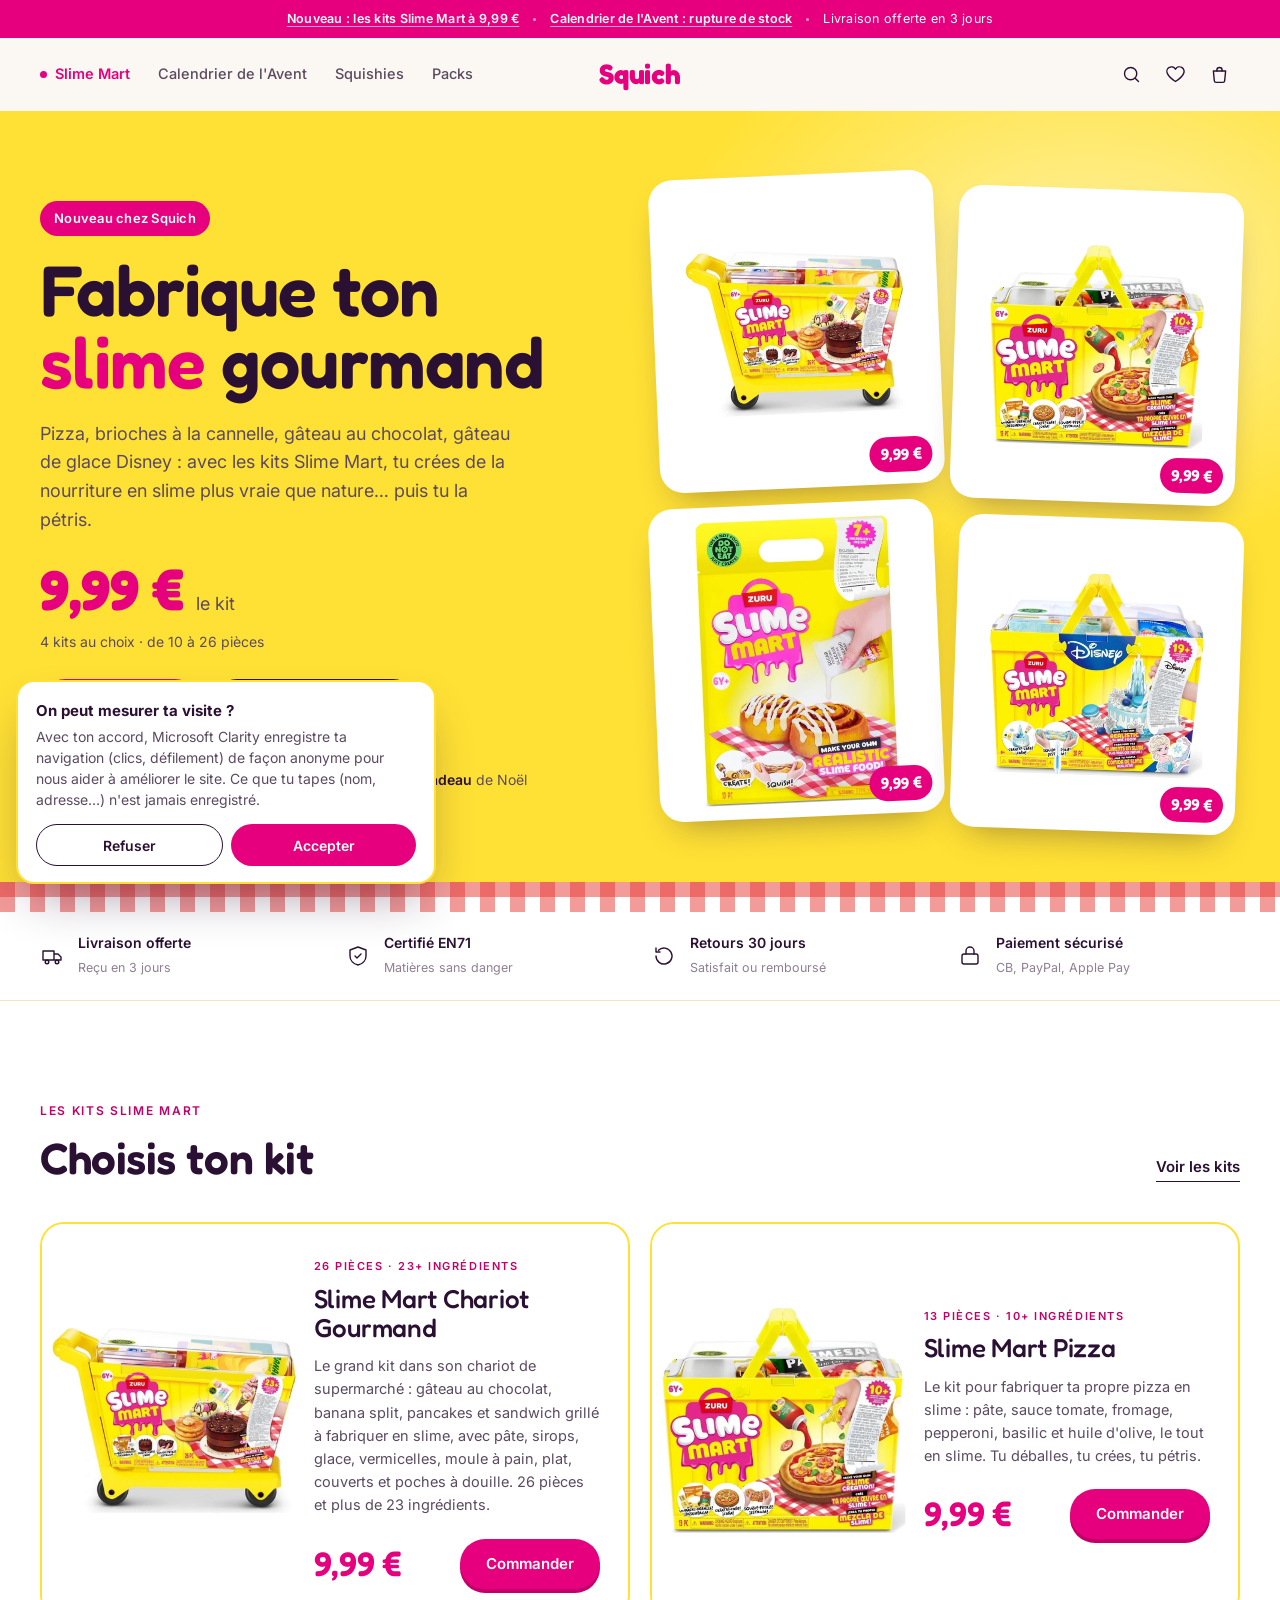
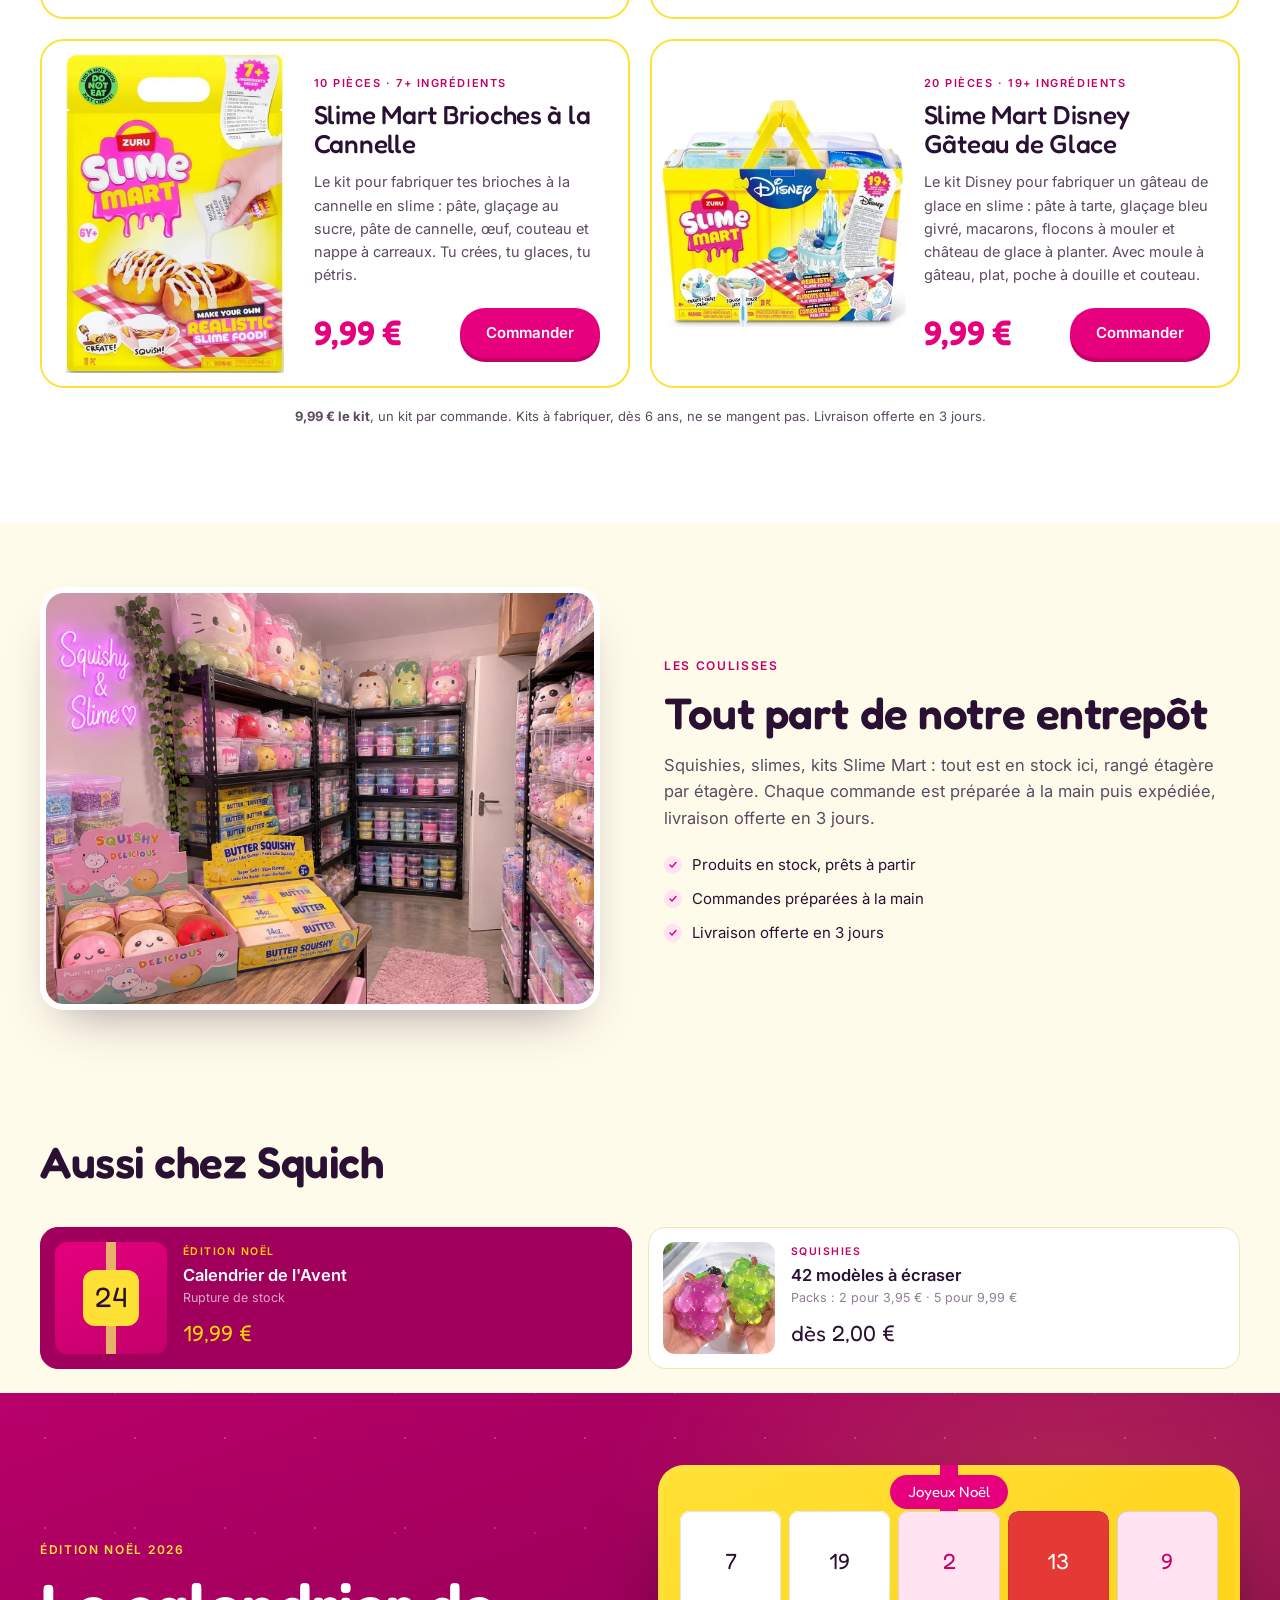
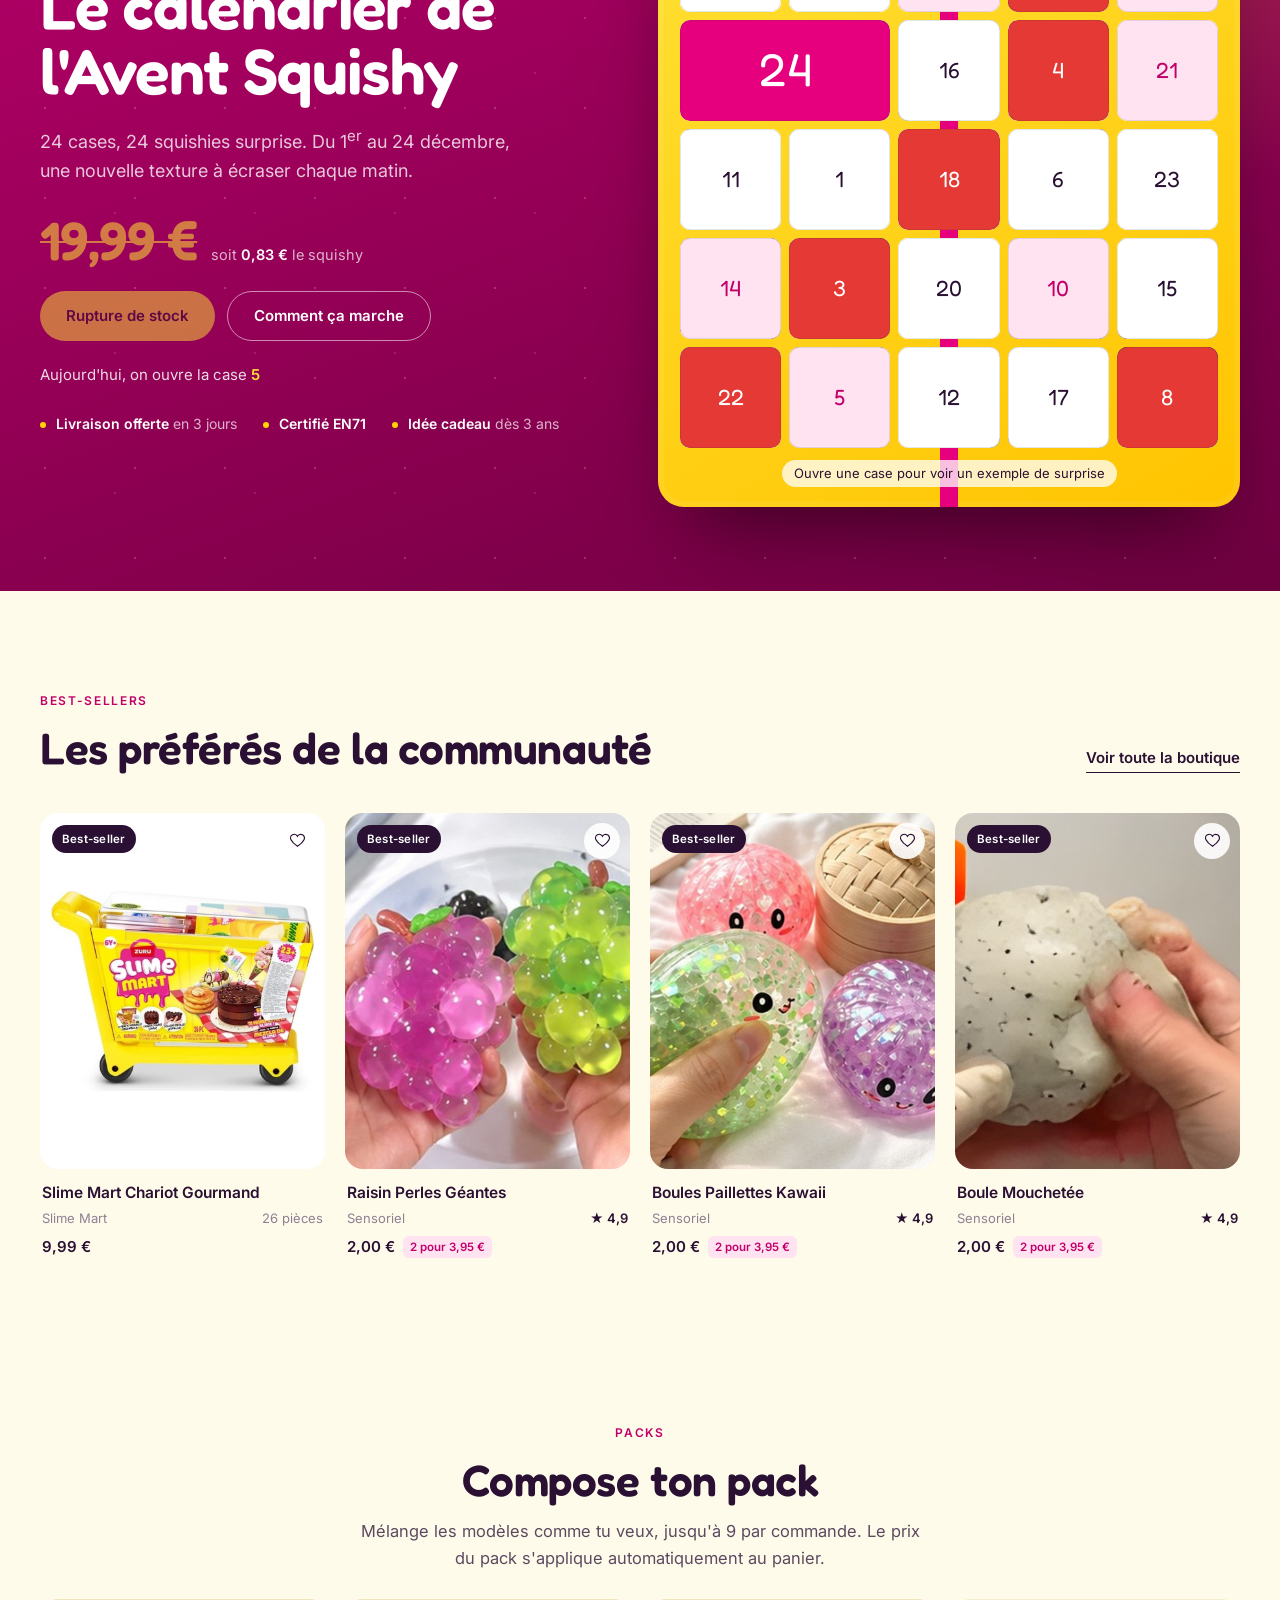
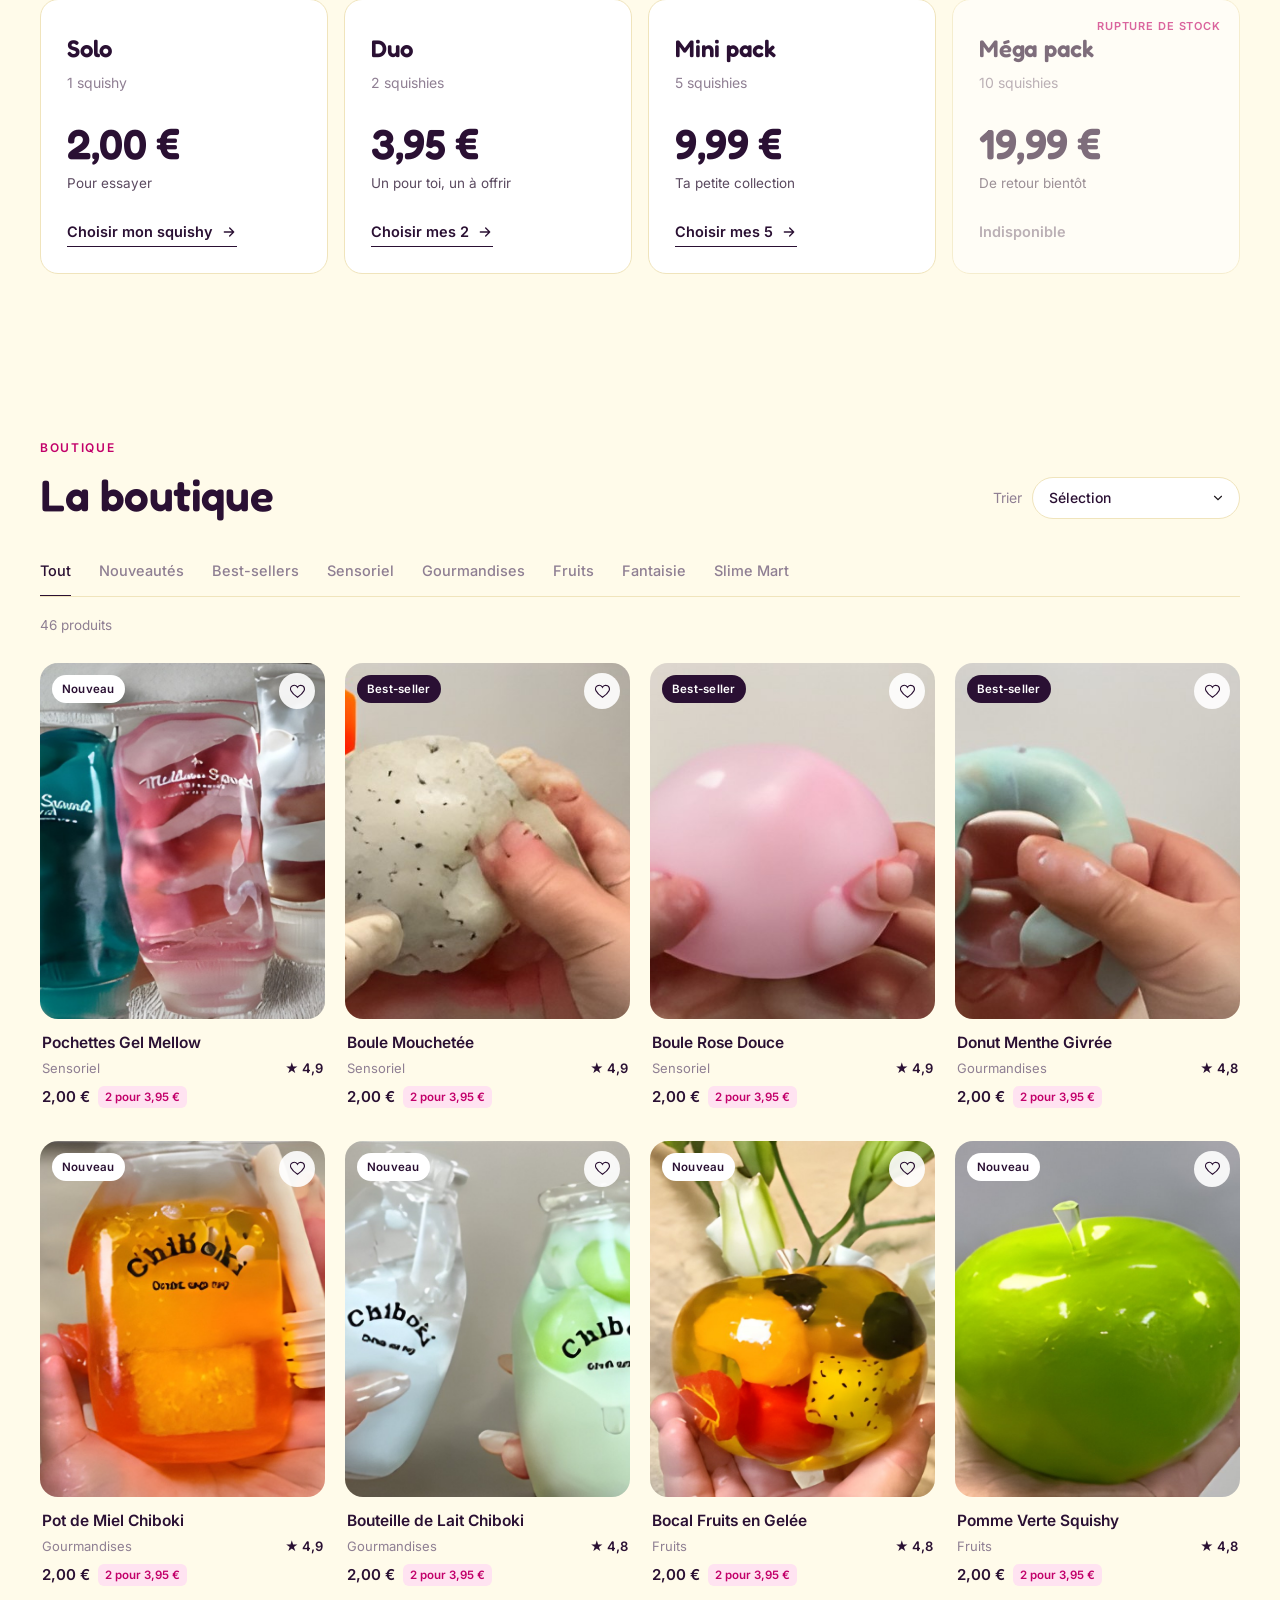
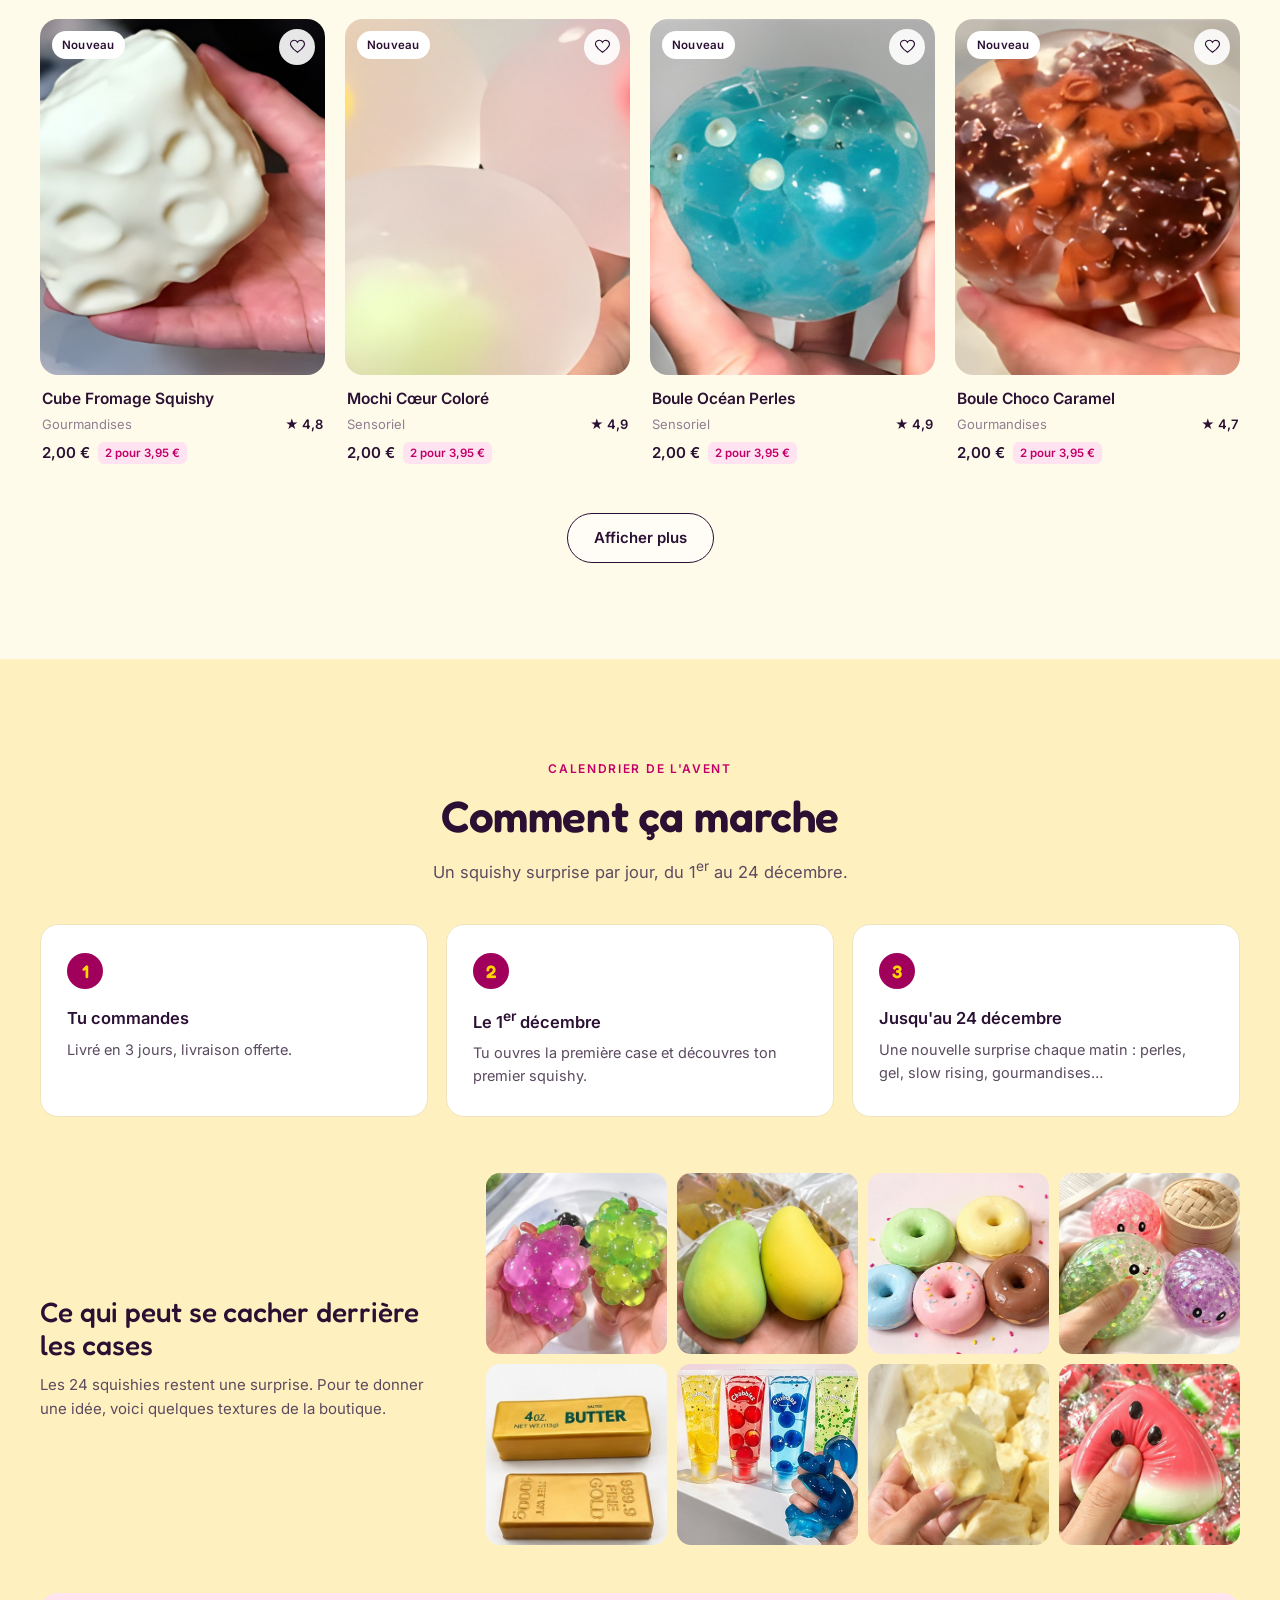
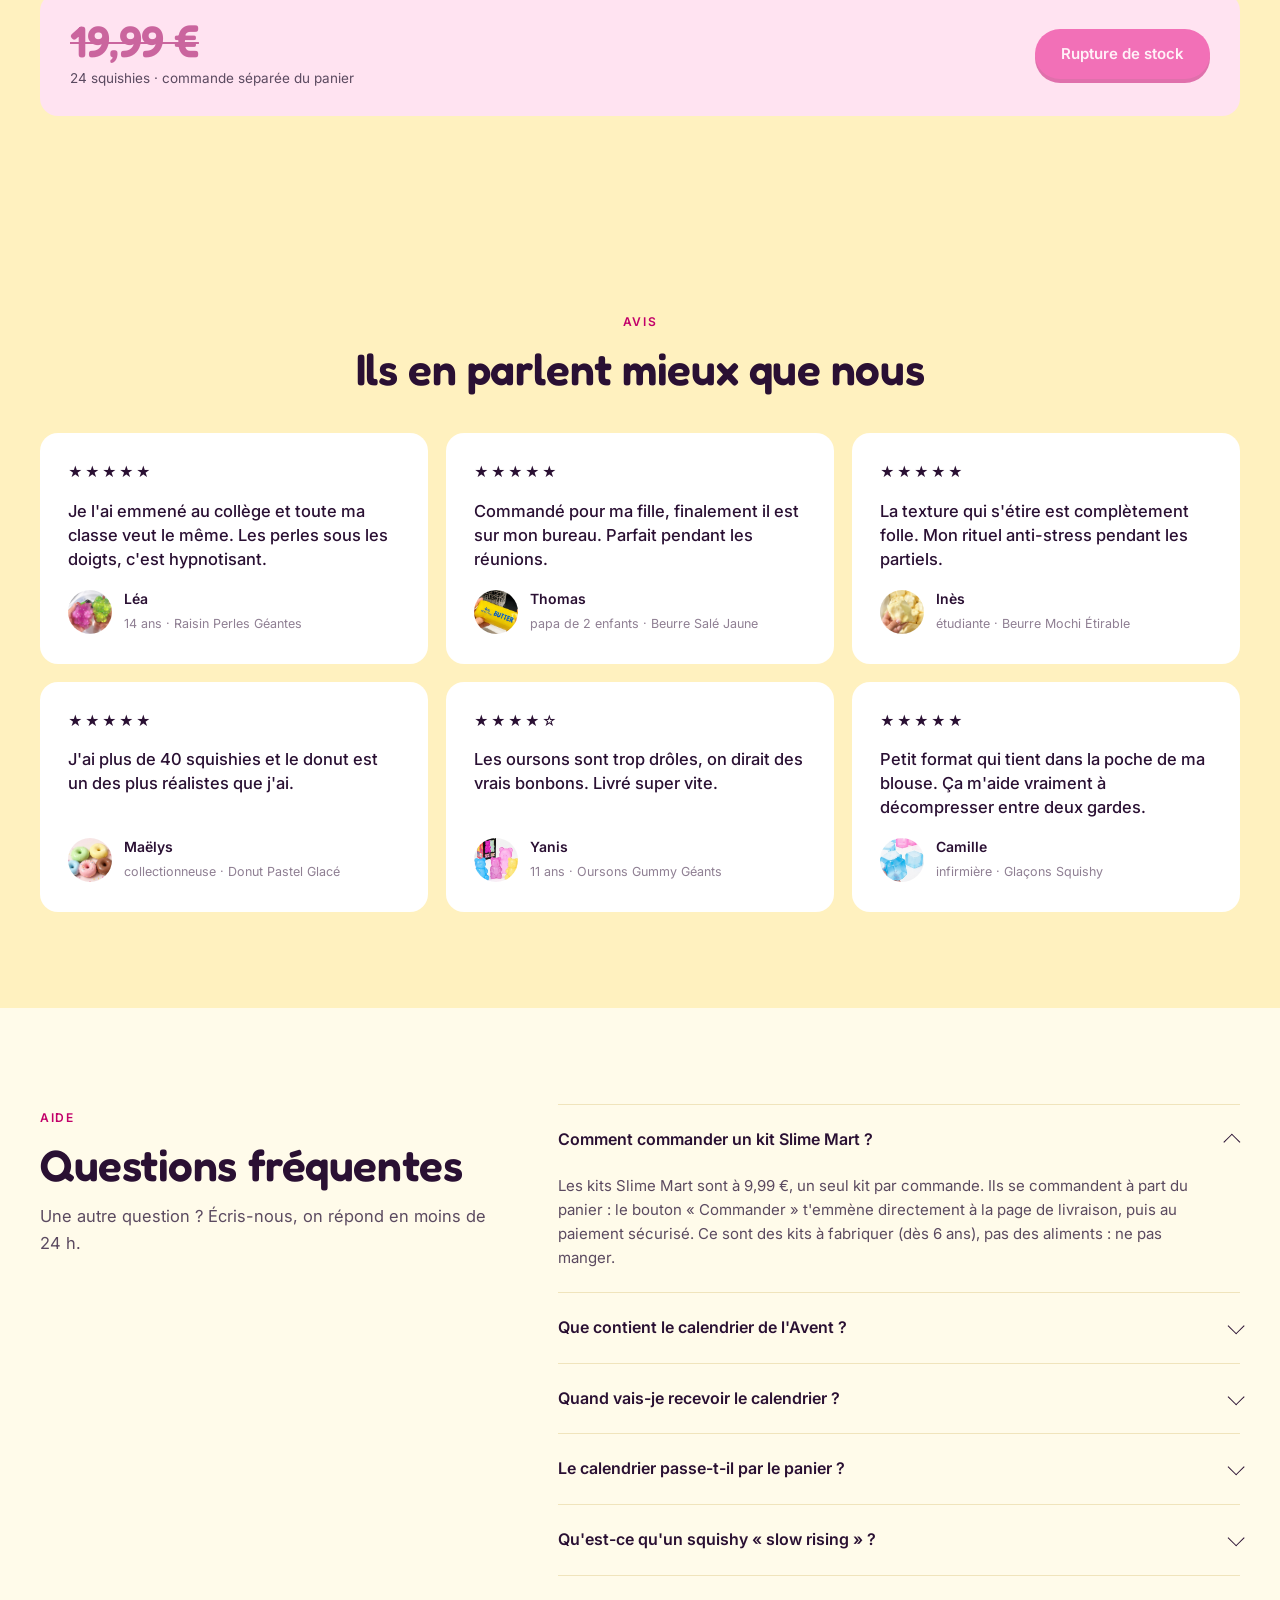
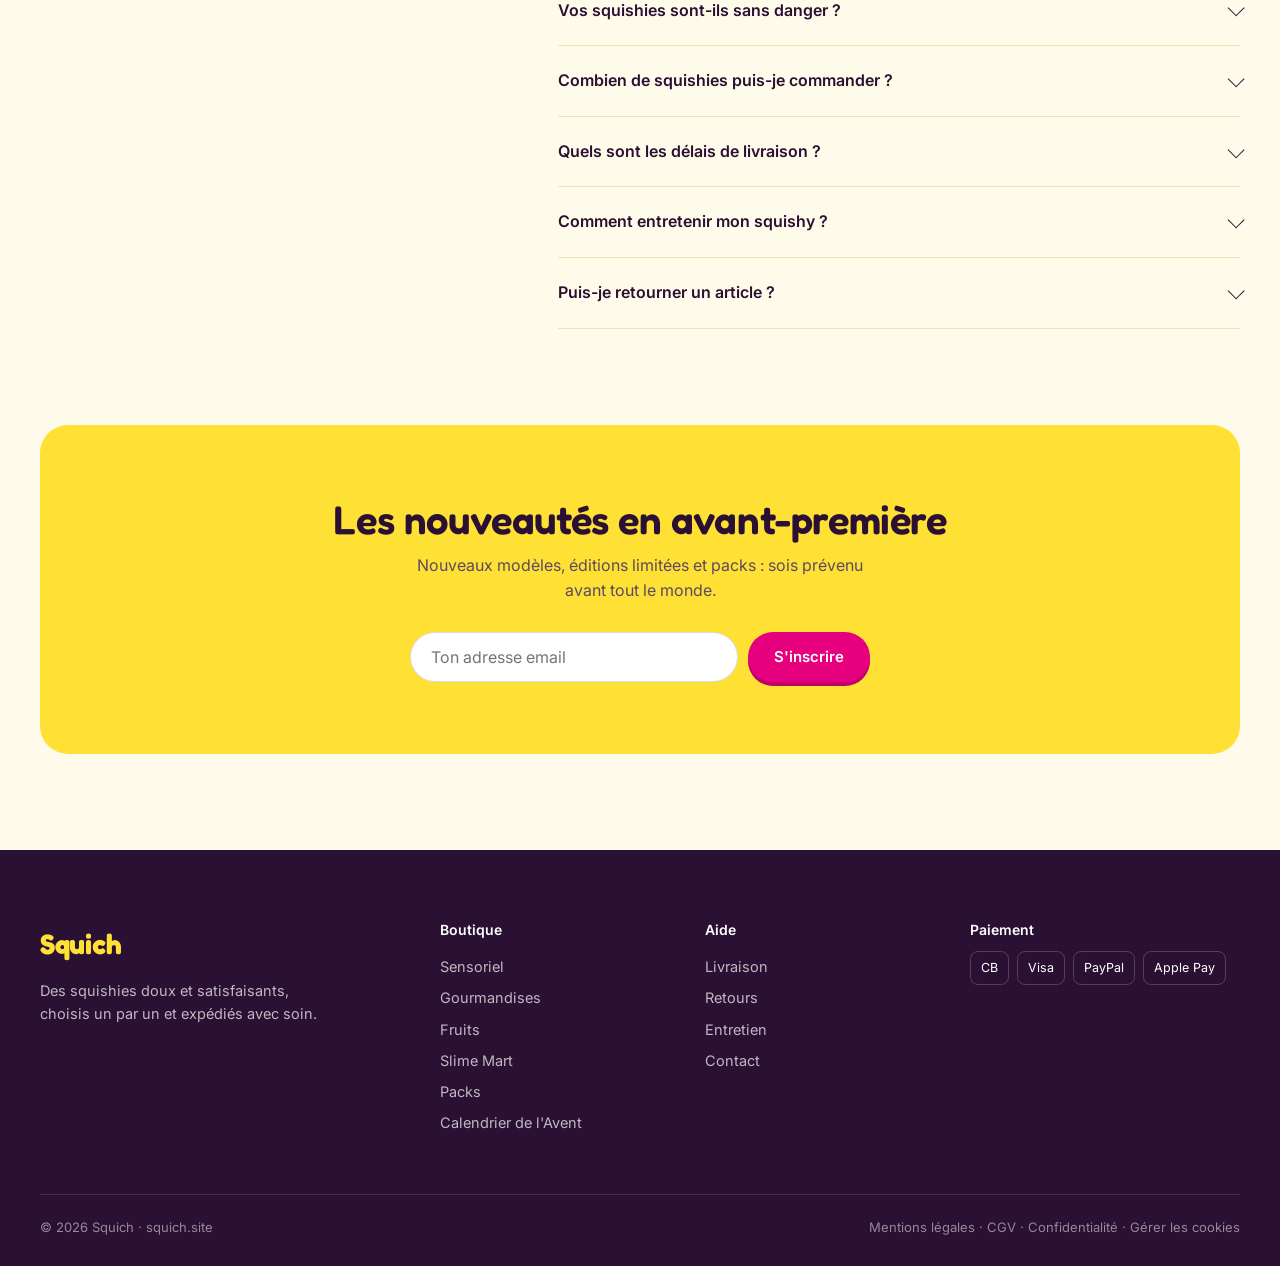
==== index.html @ 51be8e44 "Retour au kit unique à 9,99 € : 2 kits, calendrier et pack de 10 en rupture de stock Co-Authored-By:" ====
<!DOCTYPE html>
<html lang="fr">
<head>
  <meta charset="UTF-8" />
  <meta name="viewport" content="width=device-width, initial-scale=1" />
  <title>Squich — Kits Slime Mart, squishies et calendrier de l'Avent</title>
  <meta name="description" content="Kits Slime Mart à 9,99 € : fabrique ta pizza, tes brioches ou ton gâteau en slime. Squishies dès 2 €, calendrier de l'Avent, livraison offerte en 3 jours." />
  <link rel="icon" href="data:image/svg+xml,<svg xmlns='http://www.w3.org/2000/svg' viewBox='0 0 100 100'><circle cx='50' cy='54' r='38' fill='%23E0457B'/><path d='M50 18c6-10 18-12 24-8-4 8-14 12-24 8z' fill='%2389B87A'/></svg>" />
  <link rel="preconnect" href="https://fonts.googleapis.com" />
  <link rel="preconnect" href="https://fonts.gstatic.com" crossorigin />
  <link href="https://fonts.googleapis.com/css2?family=Fredoka:wght@500;600;700&family=Inter:wght@400;500;600;700&display=swap" rel="stylesheet" />
  <link rel="stylesheet" href="css/style.css?v=202611111829" />
</head>
<body>

  <div class="announce">
    <div class="container announce-inner">
      <a href="#slimemart" class="announce-cta">Nouveau : les kits Slime Mart à 9,99 €</a>
      <span class="sep"></span>
      <a href="#avent" class="announce-cta">Calendrier de l'Avent <span data-cal-price></span></a>
      <span class="sep"></span>
      <span>Livraison offerte en 3 jours</span>
    </div>
  </div>

  <header class="header" id="header">
    <div class="container header-inner">
      <button class="icon-btn burger" id="burger" aria-label="Menu">
        <svg viewBox="0 0 24 24"><path d="M4 7h16M4 12h16M4 17h16"/></svg>
      </button>

      <nav class="nav" id="nav">
        <a href="#slimemart" class="nav-hl">Slime Mart</a>
        <a href="#avent">Calendrier de l'Avent</a>
        <a href="#boutique">Squishies</a>
        <a href="#packs">Packs</a>
      </nav>

      <a href="#top" class="logo" aria-label="Squich, accueil">Squich</a>

      <div class="header-actions">
        <div class="search" id="search">
          <button class="icon-btn" id="searchBtn" aria-label="Rechercher">
            <svg viewBox="0 0 24 24"><circle cx="11" cy="11" r="7"/><path d="m20 20-3.5-3.5"/></svg>
          </button>
          <div class="search-panel" id="searchPanel">
            <input type="search" id="searchInput" placeholder="Rechercher un squishy" autocomplete="off" aria-label="Rechercher un squishy" />
            <div class="search-results" id="searchResults"></div>
          </div>
        </div>
        <button class="icon-btn" id="wishBtn" aria-label="Favoris">
          <svg viewBox="0 0 24 24"><path d="M12 20s-7-4.4-9.2-9A5 5 0 0 1 12 6a5 5 0 0 1 9.2 5C19 15.6 12 20 12 20z"/></svg>
          <span class="bubble" id="wishCount">0</span>
        </button>
        <button class="icon-btn" id="cartBtn" aria-label="Panier">
          <svg viewBox="0 0 24 24"><path d="M5 8h14l-1.1 11.1a2 2 0 0 1-2 1.9H8.1a2 2 0 0 1-2-1.9L5 8z"/><path d="M9 8V7a3 3 0 0 1 6 0v1"/></svg>
          <span class="bubble" id="cartCount">0</span>
        </button>
      </div>
    </div>
  </header>

  <main id="top">

    <!-- HERO : SLIME MART -->
    <section class="sm-hero" id="hero">
      <div class="container sm-hero-inner">
        <div class="sm-copy">
          <span class="sm-badge">Nouveau chez Squich</span>
          <h1>Fabrique ton <span class="sm-drip">slime</span> gourmand</h1>
          <p class="lead">Pizza, brioches à la cannelle, gâteau au chocolat, gâteau de glace Disney : avec les kits Slime Mart, tu crées de la nourriture en slime plus vraie que nature… puis tu la pétris.</p>
          <div class="sm-price"><b>9,99 €</b>le kit<small>4 kits au choix · de 10 à 26 pièces</small></div>
          <div class="hero-cta">
            <a href="#slimemart" class="btn btn-dark">Choisir mon kit</a>
            <a href="#avent" class="btn btn-outline">Calendrier de l'Avent</a>
          </div>
          <ul class="hero-proof">
            <li><b>Livraison offerte</b> en 3 jours</li>
            <li><b>Dès 6 ans</b></li>
            <li><b>Idée cadeau</b> de Noël</li>
          </ul>
        </div>
        <div class="sm-visual" id="smHeroGrid"></div>
      </div>
      <div class="gingham" aria-hidden="true"></div>
    </section>

    <!-- RÉASSURANCE (barre sous le hero) -->
    <section class="trustbar">
      <div class="container perks">
        <div class="perk">
          <svg viewBox="0 0 24 24"><path d="M3 7h11v9H3zM14 10h4l3 3v3h-7z"/><circle cx="7" cy="18" r="1.8"/><circle cx="17" cy="18" r="1.8"/></svg>
          <div><b>Livraison offerte</b><span>Reçu en 3 jours</span></div>
        </div>
        <div class="perk">
          <svg viewBox="0 0 24 24"><path d="M12 3 4 6v6c0 4.5 3.4 8 8 9 4.6-1 8-4.5 8-9V6z"/><path d="m9 12 2 2 4-4"/></svg>
          <div><b>Certifié EN71</b><span>Matières sans danger</span></div>
        </div>
        <div class="perk">
          <svg viewBox="0 0 24 24"><path d="M4 12a8 8 0 1 0 2.4-5.7"/><path d="M4 4v4h4"/></svg>
          <div><b>Retours 30 jours</b><span>Satisfait ou remboursé</span></div>
        </div>
        <div class="perk">
          <svg viewBox="0 0 24 24"><rect x="4" y="10" width="16" height="10" rx="2"/><path d="M8 10V7a4 4 0 0 1 8 0v3"/></svg>
          <div><b>Paiement sécurisé</b><span>CB, PayPal, Apple Pay</span></div>
        </div>
      </div>
    </section>

    <!-- SLIME MART -->
    <section class="section section-slime" id="slimemart">
      <div class="container">
        <div class="section-head split">
          <div>
            <span class="kicker">Les kits Slime Mart</span>
            <h2>Choisis ton kit</h2>
          </div>
          <a href="#boutique" class="link-arrow" data-filter-cat="slimemart">Voir les kits</a>
        </div>
        <div class="slime-grid" id="slimeGrid"></div>
        <p class="slime-note"><b>9,99 € le kit</b>, un kit par commande. Kits à fabriquer, dès 6 ans, ne se mangent pas. Livraison offerte en 3 jours.</p>
      </div>
    </section>

    <!-- ENTREPÔT -->
    <section class="section section-tight" id="entrepot">
      <div class="container warehouse">
        <figure class="warehouse-photo">
          <img src="images/entrepot.jpg" alt="Notre entrepôt : étagères remplies de squishies, de slimes et de peluches" loading="lazy" width="1448" height="1086" style="width:100%;height:auto" />
        </figure>
        <div class="warehouse-copy">
          <span class="kicker">Les coulisses</span>
          <h2>Tout part de notre entrepôt</h2>
          <p>Squishies, slimes, kits Slime Mart : tout est en stock ici, rangé étagère par étagère. Chaque commande est préparée à la main puis expédiée, livraison offerte en 3 jours.</p>
          <ul class="checks checks-dark">
            <li>Produits en stock, prêts à partir</li>
            <li>Commandes préparées à la main</li>
            <li>Livraison offerte en 3 jours</li>
          </ul>
        </div>
      </div>
    </section>

    <!-- AUSSI CHEZ SQUISHLAND -->
    <section class="section section-tight offers-section" id="aussi">
      <div class="container">
        <div class="section-head"><h2>Aussi chez Squich</h2></div>
        <div class="offers offers-2">
          <a href="#avent" class="offer offer-cal">
            <span class="offer-visual offer-24"><span>24</span></span>
            <span class="offer-copy"><span class="kicker">Édition Noël</span><b>Calendrier de l'Avent</b><small>24 squishies surprise</small><span class="offer-price"><span data-cal-price></span></span></span>
          </a>
          <a href="#boutique" class="offer">
            <span class="offer-visual"><img src="images/raisin-perles.jpg" alt="Squishies" loading="lazy" /></span>
            <span class="offer-copy"><span class="kicker">Squishies</span><b><span data-squish-count></span> modèles à écraser</b><small>Packs : 2 pour 3,95 € · 5 pour 9,99 €</small><span class="offer-price">dès 2,00 €</span></span>
          </a>
        </div>
      </div>
    </section>

    <!-- CALENDRIER DE L'AVENT -->
    <section class="xmas" id="avent">
      <div class="container xmas-inner">
        <div class="xmas-copy">
          <span class="kicker">Édition Noël 2026</span>
          <h2 class="xmas-title">Le calendrier de l'Avent Squishy</h2>
          <p class="lead">24 cases, 24 squishies surprise. Du 1<sup>er</sup> au 24 décembre, une nouvelle texture à écraser chaque matin.</p>
          <div class="xmas-price">
            <span class="price-xl" data-cal-price></span>
            <span class="xmas-unit">soit <b id="calUnit"></b> le squishy</span>
          </div>
          <div class="hero-cta">
            <a href="shipping.html?produit=calendrier" class="btn btn-gold" data-cal-buy>Commander le calendrier</a>
            <a href="#calendrier" class="btn btn-ghost-light">Comment ça marche</a>
          </div>
          <p class="xmas-countdown" id="xmasCountdown"></p>
          <p class="xmas-deadline" id="heroDeadline" hidden></p>
          <ul class="hero-proof">
            <li><b>Livraison offerte</b> en 3 jours</li>
            <li><b>Certifié EN71</b></li>
            <li><b>Idée cadeau</b> dès 3 ans</li>
          </ul>
        </div>
        <div class="advent-box xmas-box">
          <div class="xmas-ribbon">Joyeux Noël</div>
          <div class="advent-grid" id="adventGrid"></div>
          <small>Ouvre une case pour voir un exemple de surprise</small>
        </div>
      </div>
    </section>

    <!-- BEST-SELLERS -->
    <section class="section" id="best-sellers">
      <div class="container">
        <div class="section-head split">
          <div>
            <span class="kicker">Best-sellers</span>
            <h2>Les préférés de la communauté</h2>
          </div>
          <a href="#boutique" class="link-arrow">Voir toute la boutique</a>
        </div>
        <div class="grid" id="bestGrid"></div>
      </div>
    </section>

    <!-- PACKS -->
    <section class="section section-tight packs-section" id="packs">
      <div class="container">
        <div class="section-head center">
          <span class="kicker">Packs</span>
          <h2>Compose ton pack</h2>
          <p>Mélange les modèles comme tu veux, jusqu'à 9 par commande. Le prix du pack s'applique automatiquement au panier.</p>
        </div>
        <div class="packs" id="packGrid"></div>
      </div>
    </section>

    <!-- BOUTIQUE -->
    <section class="section section-shop" id="boutique">
      <div class="container">
        <div class="section-head split">
          <div>
            <span class="kicker">Boutique</span>
            <h2>La boutique</h2>
          </div>
          <label class="sort">
            <span>Trier</span>
            <select id="sortSelect" aria-label="Trier">
              <option value="featured">Sélection</option>
              <option value="new">Nouveautés</option>
              <option value="rating">Mieux notés</option>
              <option value="rise">Remontée la plus lente</option>
            </select>
          </label>
        </div>
        <div class="tabs" id="chips" role="tablist"></div>
        <p class="results" id="resultsCount"></p>
        <div class="grid" id="productGrid"></div>
        <div class="more"><button class="btn btn-outline" id="moreBtn">Afficher plus</button></div>
        <div class="empty" id="emptyState" hidden>
          <h3>Aucun squishy ne correspond</h3>
          <p>Essaie un autre univers ou une autre recherche.</p>
          <button class="btn btn-dark" id="emptyReset">Voir tous les squishies</button>
        </div>
      </div>
    </section>

    <!-- CALENDRIER : COMMENT ÇA MARCHE -->
    <section class="section section-soft" id="calendrier">
      <div class="container">
        <div class="section-head center">
          <span class="kicker">Calendrier de l'Avent</span>
          <h2>Comment ça marche</h2>
          <p>Un squishy surprise par jour, du 1<sup>er</sup> au 24 décembre.</p>
        </div>
        <ol class="steps">
          <li><span class="step-n">1</span><b>Tu commandes</b><p id="stepDeadline">Livré en 3 jours, livraison offerte.</p></li>
          <li><span class="step-n">2</span><b>Le 1<sup>er</sup> décembre</b><p>Tu ouvres la première case et découvres ton premier squishy.</p></li>
          <li><span class="step-n">3</span><b>Jusqu'au 24 décembre</b><p>Une nouvelle surprise chaque matin : perles, gel, slow rising, gourmandises…</p></li>
        </ol>
        <div class="inside">
          <div class="inside-copy">
            <h3>Ce qui peut se cacher derrière les cases</h3>
            <p>Les 24 squishies restent une surprise. Pour te donner une idée, voici quelques textures de la boutique.</p>
          </div>
          <div class="inside-grid" id="insideGrid"></div>
        </div>
        <div class="cal-cta">
          <div><span class="price-xl" data-cal-price></span><small>24 squishies · commande séparée du panier</small></div>
          <a href="shipping.html?produit=calendrier" class="btn btn-dark" data-cal-buy>Commander le calendrier</a>
        </div>
      </div>
    </section>

    <!-- AVIS -->
    <section class="section section-soft" id="avis">
      <div class="container">
        <div class="section-head center">
          <span class="kicker">Avis</span>
          <h2>Ils en parlent mieux que nous</h2>
        </div>
        <div class="reviews" id="reviewGrid"></div>
      </div>
    </section>

    <!-- FAQ -->
    <section class="section" id="faq">
      <div class="container faq-wrap">
        <div class="section-head">
          <span class="kicker">Aide</span>
          <h2>Questions fréquentes</h2>
          <p>Une autre question ? Écris-nous, on répond en moins de 24 h.</p>
        </div>
        <div class="faq" id="faqList"></div>
      </div>
    </section>

    <!-- NEWSLETTER -->
    <section class="container" id="newsletter">
      <div class="newsletter reveal">
        <h2>Les nouveautés en avant-première</h2>
        <p>Nouveaux modèles, éditions limitées et packs : sois prévenu avant tout le monde.</p>
        <form id="nlForm" class="nl-form" novalidate>
          <input type="email" id="nlEmail" placeholder="Ton adresse email" aria-label="Adresse email" required />
          <button class="btn btn-dark" type="submit">S'inscrire</button>
        </form>
        <p class="nl-success" id="nlSuccess" hidden>Merci, tu es inscrit.</p>
      </div>
    </section>
  </main>

  <footer class="footer">
    <div class="container footer-inner">
      <div class="footer-brand">
        <span class="logo">Squich</span>
        <p>Des squishies doux et satisfaisants, choisis un par un et expédiés avec soin.</p>
      </div>
      <div class="footer-col">
        <h4>Boutique</h4>
        <a href="#boutique" data-filter-cat="sensoriel">Sensoriel</a>
        <a href="#boutique" data-filter-cat="gourmandises">Gourmandises</a>
        <a href="#boutique" data-filter-cat="fruits">Fruits</a>
        <a href="#slimemart">Slime Mart</a>
        <a href="#packs">Packs</a>
        <a href="#avent">Calendrier de l'Avent</a>
      </div>
      <div class="footer-col">
        <h4>Aide</h4>
        <a href="#faq">Livraison</a>
        <a href="#faq">Retours</a>
        <a href="#faq">Entretien</a>
        <a href="#faq">Contact</a>
      </div>
      <div class="footer-col">
        <h4>Paiement</h4>
        <div class="pay"><span>CB</span><span>Visa</span><span>PayPal</span><span>Apple Pay</span></div>
      </div>
    </div>
    <div class="container footer-bottom">
      <span>© 2026 Squich · squich.site</span>
      <span>Mentions légales · CGV · Confidentialité · <a href="#" data-cookie-settings>Gérer les cookies</a></span>
    </div>
  </footer>

  <div class="overlay" id="overlay"></div>

  <!-- Panier / favoris -->
  <aside class="drawer" id="drawer" aria-hidden="true">
    <div class="drawer-head">
      <div class="drawer-tabs">
        <button class="drawer-tab active" data-tab="cart">Panier <span id="drawerCartCount">0</span></button>
        <button class="drawer-tab" data-tab="wish">Favoris <span id="drawerWishCount">0</span></button>
      </div>
      <button class="icon-btn" data-close aria-label="Fermer"><svg viewBox="0 0 24 24"><path d="M6 6l12 12M18 6 6 18"/></svg></button>
    </div>
    <div class="pack-note" id="packNote"></div>
    <div class="drawer-body" id="drawerBody"></div>
    <div class="drawer-foot" id="drawerFoot">
      <div class="totals" id="totals"></div>
      <button class="btn btn-dark w-full" id="checkoutBtn">Passer commande</button>
      <small class="secure">Paiement sécurisé · Livraison offerte</small>
    </div>
  </aside>

  <!-- Fiche produit -->
  <div class="modal" id="productModal" role="dialog" aria-modal="true" aria-hidden="true">
    <div class="modal-card">
      <button class="icon-btn modal-close" data-close aria-label="Fermer"><svg viewBox="0 0 24 24"><path d="M6 6l12 12M18 6 6 18"/></svg></button>
      <div class="pm" id="pmContent"></div>
    </div>
  </div>

  <!-- Barre de pack -->
  <div class="packbar" id="packbar" aria-live="polite">
    <div class="pb-thumbs" id="pbThumbs"></div>
    <div class="pb-main">
      <div class="pb-line"><b id="pbCount"></b><span id="pbPrice"></span></div>
      <div class="pb-meter" id="pbMeter"></div>
      <small id="pbHint"></small>
    </div>
    <button class="btn btn-light" id="pbGo">Commander</button>
  </div>

  <!-- Barre calendrier -->
  <div class="advbar" id="advbar">
    <span class="advbar-text"><b>Calendrier de l'Avent</b><small>24 squishies surprise</small></span>
    <span class="advbar-price" data-cal-price></span>
    <a href="shipping.html?produit=calendrier" class="btn btn-gold" data-cal-buy>Commander</a>
  </div>

  <div class="toasts" id="toasts"></div>

  <script src="js/consent.js?v=202611111829"></script>
  <script src="js/data.js?v=202611111829"></script>
  <script src="js/app.js?v=202611111829"></script>
</body>
</html>
---- css/style.css ----
/* ==========================================================
   SQUISHLAND — Design system v3
   ========================================================== */
:root {
  --bg: #FBF8F4;
  --surface: #FFFFFF;
  --sand: #F4EDE5;
  --blush: #F8E6EA;
  --ink: #1F1A1E;
  --ink-2: #5C5459;
  --ink-3: #988E94;
  --line: #EAE2DA;
  --accent: #D9466F;
  --accent-ink: #B7335A;
  --plum: #2B1B2E;
  --plum-2: #3C2640;
  --gold: #E9C46A;
  --radius: 18px;
  --radius-sm: 12px;
  --shadow: 0 1px 2px rgba(31,26,30,.04), 0 8px 24px -12px rgba(31,26,30,.12);
  --shadow-lg: 0 30px 60px -24px rgba(31,26,30,.28);
  --serif: 'Fraunces', Georgia, 'Times New Roman', serif;
  --sans: 'Inter', system-ui, -apple-system, 'Segoe UI', sans-serif;
  --ease: cubic-bezier(.22, 1, .36, 1);
}

*, *::before, *::after { box-sizing: border-box; }
html { scroll-behavior: smooth; scroll-padding-top: 84px; }
body {
  margin: 0; background: var(--bg); color: var(--ink);
  font-family: var(--sans); font-size: 16px; line-height: 1.6;
  -webkit-font-smoothing: antialiased; overflow-x: hidden;
}
body.locked { overflow: hidden; }
img { display: block; max-width: 100%; }
svg { display: block; }
a { color: inherit; text-decoration: none; }
button { font: inherit; color: inherit; cursor: pointer; border: 0; background: none; padding: 0; }
input, select { font: inherit; color: inherit; }
h1, h2, h3, h4 { margin: 0; font-weight: 500; line-height: 1.1; }
h1, h2 { font-family: var(--serif); letter-spacing: -.02em; }
p { margin: 0; }
[hidden] { display: none !important; }
::selection { background: var(--accent); color: #fff; }
:focus-visible { outline: 2px solid var(--accent); outline-offset: 3px; border-radius: 6px; }
.container { width: min(1200px, 100% - 48px); margin-inline: auto; }
.w-full { width: 100%; }

/* ---------- Boutons ---------- */
.btn {
  display: inline-flex; align-items: center; justify-content: center; gap: 8px;
  height: 50px; padding: 0 26px; border-radius: 999px;
  font-weight: 600; font-size: 15px; white-space: nowrap;
  transition: background .2s, color .2s, border-color .2s, transform .2s var(--ease);
}
.btn:active { transform: scale(.98); }
.btn-dark { background: var(--ink); color: #fff; }
.btn-dark:hover { background: #000; }
.btn-outline { border: 1.5px solid var(--ink); color: var(--ink); }
.btn-outline:hover { background: var(--ink); color: #fff; }
.btn-light { background: #fff; color: var(--ink); }
.btn-light:hover { background: var(--blush); }
.btn.disabled { opacity: .5; pointer-events: none; }
.link { font-weight: 600; font-size: 13.5px; color: var(--ink); text-decoration: underline; text-underline-offset: 3px; }
.link.muted { color: var(--ink-3); font-weight: 500; }
.link-arrow { font-weight: 600; font-size: 15px; border-bottom: 1.5px solid currentColor; padding-bottom: 2px; white-space: nowrap; }
.link-arrow:hover { color: var(--accent); }

.icon-btn {
  position: relative; width: 42px; height: 42px; border-radius: 50%;
  display: grid; place-items: center; transition: background .2s;
}
.icon-btn:hover { background: var(--sand); }
.icon-btn svg { width: 21px; height: 21px; fill: none; stroke: var(--ink); stroke-width: 1.6; stroke-linecap: round; stroke-linejoin: round; }
.icon-btn.pulse { animation: pulse .5s var(--ease); }
@keyframes pulse { 40% { transform: scale(1.15); } }
.bubble {
  position: absolute; top: 3px; right: 1px; min-width: 18px; height: 18px; padding: 0 5px;
  display: grid; place-items: center; border-radius: 999px;
  background: var(--accent); color: #fff; font-size: 10.5px; font-weight: 700;
  transform: scale(0); transition: transform .25s var(--ease);
}
.bubble.show { transform: scale(1); }

.kicker { display: inline-block; font-size: 12px; font-weight: 600; letter-spacing: .14em; text-transform: uppercase; color: var(--accent-ink); margin-bottom: 14px; }
.stars { color: var(--ink); font-weight: 600; font-size: 13px; white-space: nowrap; }

/* ---------- Annonce & header ---------- */
.announce { background: var(--plum); color: rgba(255,255,255,.88); font-size: 12.5px; letter-spacing: .02em; }
.announce-inner { display: flex; justify-content: center; align-items: center; gap: 18px; height: 38px; }
.announce .sep { width: 3px; height: 3px; border-radius: 50%; background: rgba(255,255,255,.45); }

.header { position: sticky; top: 0; z-index: 50; background: rgba(251,248,244,.92); backdrop-filter: blur(14px); -webkit-backdrop-filter: blur(14px); border-bottom: 1px solid transparent; transition: border-color .3s; }
.header.scrolled { border-color: var(--line); }
.header-inner { display: grid; grid-template-columns: 1fr auto 1fr; align-items: center; height: 72px; }
.logo { font-family: var(--serif); font-size: 28px; font-weight: 500; letter-spacing: -.02em; justify-self: center; }
.nav { display: flex; gap: 28px; }
.nav a { font-size: 14.5px; font-weight: 500; color: var(--ink-2); position: relative; padding: 6px 0; }
.nav a::after { content: ''; position: absolute; left: 0; right: 100%; bottom: 0; height: 1.5px; background: var(--ink); transition: right .3s var(--ease); }
.nav a:hover { color: var(--ink); }
.nav a:hover::after { right: 0; }
.header-actions { display: flex; justify-content: flex-end; gap: 2px; }
.burger { display: none; }

.search { position: relative; }
.search-panel {
  position: absolute; top: calc(100% + 12px); right: 0; width: 360px;
  background: var(--surface); border: 1px solid var(--line); border-radius: var(--radius); box-shadow: var(--shadow-lg);
  padding: 12px; opacity: 0; visibility: hidden; transform: translateY(-6px); transition: opacity .2s, transform .2s var(--ease), visibility .2s;
}
.search.open .search-panel { opacity: 1; visibility: visible; transform: none; }
.search-panel input { width: 100%; height: 46px; padding: 0 16px; border-radius: 999px; border: 1px solid var(--line); background: var(--bg); outline: 0; }
.search-panel input:focus { border-color: var(--ink); }
.search-panel input::-webkit-search-cancel-button { display: none; }
.search-results { display: grid; gap: 2px; margin-top: 8px; max-height: 360px; overflow: auto; }
.search-results:empty { display: none; }
.sr-item { display: flex; align-items: center; gap: 12px; padding: 8px; border-radius: var(--radius-sm); text-align: left; }
.sr-item:hover { background: var(--bg); }
.sr-item img { width: 46px; height: 46px; border-radius: 10px; object-fit: cover; }
.sr-item b { display: block; font-weight: 600; font-size: 14px; }
.sr-item small { color: var(--ink-3); font-size: 12.5px; }
.sr-empty { padding: 12px; color: var(--ink-3); font-size: 14px; text-align: center; }

/* ---------- Sections ---------- */
.section { padding: 96px 0; }
.section-tight { padding: 64px 0; }
.section-soft { background: var(--sand); }
.section-head { margin-bottom: 40px; }
.section-head h2 { font-size: clamp(30px, 3.6vw, 44px); }
.section-head p { margin-top: 14px; color: var(--ink-2); font-size: 16.5px; max-width: 560px; }
.section-head.center { text-align: center; }
.section-head.center p { margin-inline: auto; }
.section-head.split { display: flex; justify-content: space-between; align-items: flex-end; gap: 24px; }

.reveal { opacity: 0; transform: translateY(24px); transition: opacity .9s var(--ease), transform .9s var(--ease); }
.reveal.in { opacity: 1; transform: none; }

/* ---------- Hero ---------- */
.hero { padding: 56px 0 72px; }
.hero-inner { display: grid; grid-template-columns: 1fr 1.05fr; gap: 64px; align-items: center; }
.hero h1 { font-size: clamp(40px, 5.2vw, 70px); line-height: 1.02; font-weight: 400; }
.hero .lead { margin-top: 22px; font-size: 18px; color: var(--ink-2); max-width: 470px; }
.hero-cta { display: flex; flex-wrap: wrap; gap: 12px; margin-top: 34px; }
.hero-proof { display: flex; flex-wrap: wrap; gap: 8px 26px; list-style: none; padding: 0; margin: 40px 0 0; font-size: 14px; color: var(--ink-2); }
.hero-proof b { color: var(--ink); font-weight: 600; }
.hero-proof li { position: relative; padding-left: 16px; }
.hero-proof li::before { content: ''; position: absolute; left: 0; top: .62em; width: 6px; height: 6px; border-radius: 50%; background: var(--accent); }

.hero-media { position: relative; display: grid; grid-template-columns: 1.35fr 1fr; grid-template-rows: 1fr 1fr; gap: 14px; height: min(620px, 52vw); }
.hm { margin: 0; overflow: hidden; border-radius: 22px; background: var(--sand); }
.hm img { width: 100%; height: 100%; object-fit: cover; transition: transform 1.2s var(--ease); }
.hm:hover img { transform: scale(1.04); }
.hm-1 { grid-row: 1 / 3; }
.hero-tag {
  position: absolute; left: 18px; bottom: 18px; padding: 12px 16px; border-radius: 14px;
  background: rgba(255,255,255,.92); backdrop-filter: blur(8px); box-shadow: var(--shadow);
}
.hero-tag span { display: block; font-size: 11.5px; color: var(--ink-3); letter-spacing: .04em; }
.hero-tag b { font-weight: 600; font-size: 14.5px; }

/* ---------- Univers ---------- */
.universes { display: grid; grid-template-columns: repeat(5, 1fr); gap: 16px; }
.universe { text-align: left; }
.universe-media { display: block; aspect-ratio: 4 / 5; border-radius: var(--radius); overflow: hidden; background: var(--sand); }
.universe-media img { width: 100%; height: 100%; object-fit: cover; transition: transform 1s var(--ease); }
.universe:hover img { transform: scale(1.05); }
.universe-label { display: block; margin-top: 12px; }
.universe-label b { display: block; font-weight: 600; font-size: 15.5px; }
.universe-label small { color: var(--ink-3); font-size: 13px; }

/* ---------- Cartes produit ---------- */
.grid { display: grid; grid-template-columns: repeat(4, 1fr); gap: 32px 20px; }
.card { cursor: pointer; }
.card-media { position: relative; aspect-ratio: 4 / 5; border-radius: var(--radius); overflow: hidden; background: var(--sand); }
.card-media img { width: 100%; height: 100%; object-fit: cover; transition: transform 1s var(--ease); }
.card:hover .card-media img { transform: scale(1.05); }
.badge { position: absolute; top: 12px; left: 12px; padding: 5px 10px; border-radius: 999px; background: #fff; font-size: 11.5px; font-weight: 600; letter-spacing: .02em; }
.badge.best { background: var(--ink); color: #fff; }
.badge.limited { background: var(--plum); color: #fff; }
.wish {
  position: absolute; top: 10px; right: 10px; width: 36px; height: 36px; border-radius: 50%;
  background: rgba(255,255,255,.9); display: grid; place-items: center; transition: transform .2s var(--ease);
}
.wish:hover { transform: scale(1.08); }
.wish svg { width: 17px; height: 17px; fill: none; stroke: var(--ink); stroke-width: 1.7; }
.wish.on svg { fill: var(--accent); stroke: var(--accent); }
.quick-add {
  position: absolute; left: 10px; right: 10px; bottom: 10px; height: 42px; border-radius: 999px;
  display: flex; align-items: center; justify-content: center; gap: 6px;
  background: rgba(255,255,255,.95); font-weight: 600; font-size: 14px;
  opacity: 0; transform: translateY(8px); transition: opacity .25s, transform .3s var(--ease), background .2s, color .2s;
}
.quick-add svg { width: 16px; height: 16px; fill: none; stroke: currentColor; stroke-width: 2; stroke-linecap: round; }
.card:hover .quick-add, .quick-add:focus-visible { opacity: 1; transform: none; }
.quick-add:hover { background: var(--ink); color: #fff; }
.quick-add.done { background: var(--ink); color: #fff; opacity: 1; transform: none; }
.card-body { padding: 14px 2px 0; }
.card h3 { font-size: 15.5px; font-weight: 600; line-height: 1.35; }
.card-meta { display: flex; justify-content: space-between; gap: 8px; margin-top: 4px; font-size: 13px; color: var(--ink-3); }
.card-price { margin-top: 6px; font-weight: 600; font-size: 15px; }

/* ---------- Feature (Halloween / calendrier) ---------- */
.feature { display: grid; grid-template-columns: 1fr 1fr; border-radius: 28px; overflow: hidden; }
.feature-copy { padding: 64px 60px; display: flex; flex-direction: column; justify-content: center; align-items: flex-start; }
.feature-copy h2 { font-size: clamp(34px, 4vw, 52px); }
.feature-copy p { margin-top: 16px; font-size: 16.5px; max-width: 440px; }
.feature-dark { background: var(--plum); color: #fff; }
.feature-dark .kicker { color: var(--gold); }
.feature-dark p { color: rgba(255,255,255,.75); }
.feature-media { min-height: 520px; }
.feature-media img { width: 100%; height: 100%; object-fit: cover; }
.feature-thumbs { display: flex; gap: 10px; margin: 28px 0 30px; }
.feature-thumbs button { width: 64px; height: 64px; border-radius: 14px; overflow: hidden; border: 1.5px solid rgba(255,255,255,.18); transition: border-color .2s; }
.feature-thumbs button:hover { border-color: #fff; }
.feature-thumbs img { width: 100%; height: 100%; object-fit: cover; }

.feature-advent { background: #1F3A2E; color: #fff; grid-template-columns: 1fr 1.05fr; align-items: center; }
.feature-advent .kicker { color: var(--gold); }
.feature-advent p { color: rgba(255,255,255,.75); }
.checks { list-style: none; padding: 0; margin: 26px 0 32px; display: grid; gap: 10px; font-size: 15px; }
.checks li { position: relative; padding-left: 28px; }
.checks li::before { content: ''; position: absolute; left: 0; top: .2em; width: 18px; height: 18px; border-radius: 50%; background: rgba(233,196,106,.2) url("data:image/svg+xml,%3Csvg xmlns='http://www.w3.org/2000/svg' viewBox='0 0 24 24' fill='none' stroke='%23E9C46A' stroke-width='3' stroke-linecap='round'%3E%3Cpath d='m6 12 4 4 8-9'/%3E%3C/svg%3E") center / 12px no-repeat; }
.advent-buy { display: flex; align-items: center; gap: 22px; flex-wrap: wrap; }
.price-xl { font-family: var(--serif); font-size: 44px; line-height: 1; }
.advent-box { padding: 44px 48px 36px 0; }
.advent-box small { display: block; margin-top: 14px; text-align: center; color: rgba(255,255,255,.55); font-size: 13px; }
.advent-grid { display: grid; grid-template-columns: repeat(5, 1fr); grid-auto-flow: dense; gap: 8px; }
.door { position: relative; aspect-ratio: 1; border-radius: 10px; overflow: hidden; background: #fff; perspective: 600px; }
.door.big { grid-column: span 2; aspect-ratio: auto; }
.door img { position: absolute; inset: 0; width: 100%; height: 100%; object-fit: cover; }
.door-face {
  position: absolute; inset: 0; display: grid; place-items: center;
  background: #F4EADB; color: #1F3A2E; font-family: var(--serif); font-size: 22px;
  border-radius: 10px; box-shadow: inset 0 0 0 1px rgba(31,58,46,.12);
  transform-origin: left center; backface-visibility: hidden; transition: transform .7s var(--ease), box-shadow .7s;
}
.door:nth-child(3n) .door-face { background: #E9D5C3; }
.door:nth-child(4n) .door-face { background: #C9452F; color: #fff; }
.door.big .door-face { font-size: 46px; background: var(--gold); color: #1F3A2E; }
.door:hover .door-face { transform: rotateY(-16deg); }
.door.open .door-face { transform: rotateY(-105deg); box-shadow: 10px 0 18px rgba(0,0,0,.25); }

/* ---------- Packs ---------- */
.packs { display: grid; grid-template-columns: repeat(4, 1fr); gap: 16px; }
.pack {
  position: relative; display: flex; flex-direction: column; align-items: flex-start; text-align: left;
  padding: 30px 26px 26px; border-radius: var(--radius); background: var(--surface); border: 1px solid var(--line);
  transition: border-color .2s, transform .3s var(--ease), box-shadow .3s;
}
.pack:hover { border-color: var(--ink); transform: translateY(-4px); box-shadow: var(--shadow); }
.pack.hot { background: var(--ink); color: #fff; border-color: var(--ink); }
.pack-flag { position: absolute; top: 18px; right: 18px; font-size: 11px; font-weight: 600; letter-spacing: .08em; text-transform: uppercase; color: var(--gold); }
.pack-name { font-family: var(--serif); font-size: 24px; }
.pack-count { margin-top: 4px; font-size: 14px; color: var(--ink-3); }
.pack.hot .pack-count, .pack.hot .pack-sub { color: rgba(255,255,255,.6); }
.pack-price { margin-top: 28px; font-family: var(--serif); font-size: 42px; line-height: 1; }
.pack-sub { margin-top: 8px; font-size: 13.5px; color: var(--ink-2); min-height: 1.5em; }
.pack-cta { margin-top: 26px; display: inline-flex; align-items: center; gap: 8px; font-weight: 600; font-size: 14.5px; border-bottom: 1.5px solid currentColor; padding-bottom: 2px; }
.pack-cta svg { width: 16px; height: 16px; fill: none; stroke: currentColor; stroke-width: 2; stroke-linecap: round; stroke-linejoin: round; transition: transform .3s var(--ease); }
.pack:hover .pack-cta svg { transform: translateX(4px); }

/* ---------- Boutique ---------- */
.sort { display: flex; align-items: center; gap: 10px; font-size: 14px; color: var(--ink-3); }
.sort select {
  appearance: none; -webkit-appearance: none; height: 42px; padding: 0 38px 0 16px; border-radius: 999px;
  border: 1px solid var(--line); background: var(--surface) url("data:image/svg+xml,%3Csvg xmlns='http://www.w3.org/2000/svg' viewBox='0 0 24 24' fill='none' stroke='%231F1A1E' stroke-width='2' stroke-linecap='round'%3E%3Cpath d='m6 9 6 6 6-6'/%3E%3C/svg%3E") no-repeat right 14px center / 14px;
  color: var(--ink); font-weight: 500; font-size: 14px; cursor: pointer; outline: 0;
}
.sort select:focus { border-color: var(--ink); }
.tabs { display: flex; gap: 28px; border-bottom: 1px solid var(--line); overflow-x: auto; scrollbar-width: none; }
.tabs::-webkit-scrollbar { display: none; }
.tab { position: relative; padding: 0 0 14px; font-size: 14.5px; font-weight: 500; color: var(--ink-3); white-space: nowrap; transition: color .2s; }
.tab:hover { color: var(--ink); }
.tab.active { color: var(--ink); }
.tab.active::after { content: ''; position: absolute; left: 0; right: 0; bottom: -1px; height: 2px; background: var(--ink); }
.results { margin: 18px 0 26px; font-size: 13.5px; color: var(--ink-3); }
.more { display: flex; justify-content: center; margin-top: 48px; }
.empty { text-align: center; padding: 60px 20px; }
.empty h3 { font-family: var(--serif); font-size: 28px; }
.empty p { color: var(--ink-2); margin: 10px 0 24px; }

/* ---------- Réassurance ---------- */
.perks { display: grid; grid-template-columns: repeat(4, 1fr); gap: 24px; border-top: 1px solid var(--line); border-bottom: 1px solid var(--line); padding: 36px 0; }
.perk { display: flex; align-items: center; gap: 14px; }
.perk svg { width: 28px; height: 28px; flex-shrink: 0; fill: none; stroke: var(--ink); stroke-width: 1.4; stroke-linecap: round; stroke-linejoin: round; }
.perk b { display: block; font-weight: 600; font-size: 14.5px; }
.perk span { color: var(--ink-3); font-size: 13.5px; }

/* ---------- Avis ---------- */
.reviews { display: grid; grid-template-columns: repeat(3, 1fr); gap: 18px; }
.review { margin: 0; padding: 28px; border-radius: var(--radius); background: var(--surface); display: flex; flex-direction: column; gap: 16px; }
.review-stars { color: var(--ink); letter-spacing: 2px; font-size: 14px; }
.review blockquote { margin: 0; font-family: var(--serif); font-size: 19px; line-height: 1.45; flex: 1; }
.review figcaption { display: flex; align-items: center; gap: 12px; }
.review figcaption img { width: 44px; height: 44px; border-radius: 50%; object-fit: cover; }
.review figcaption b { display: block; font-weight: 600; font-size: 14px; }
.review figcaption small { color: var(--ink-3); font-size: 12.5px; }

/* ---------- FAQ ---------- */
.faq-wrap { display: grid; grid-template-columns: .8fr 1.2fr; gap: 64px; align-items: start; }
.faq { border-top: 1px solid var(--line); }
.faq-item { border-bottom: 1px solid var(--line); }
.faq-item summary { list-style: none; cursor: pointer; display: flex; justify-content: space-between; align-items: center; gap: 20px; padding: 22px 0; font-weight: 600; font-size: 16px; }
.faq-item summary::-webkit-details-marker { display: none; }
.faq-item summary::after { content: ''; width: 12px; height: 12px; flex-shrink: 0; border-right: 1.5px solid var(--ink); border-bottom: 1.5px solid var(--ink); transform: rotate(45deg) translateY(-3px); transition: transform .3s var(--ease); }
.faq-item[open] summary::after { transform: rotate(-135deg) translateY(-3px); }
.faq-item p { padding: 0 40px 22px 0; color: var(--ink-2); font-size: 15px; }

/* ---------- Newsletter ---------- */
.newsletter { text-align: center; padding: 72px 32px; border-radius: 28px; background: var(--blush); margin-bottom: 96px; }
.newsletter h2 { font-size: clamp(28px, 3.4vw, 40px); }
.newsletter > p { margin: 12px auto 28px; color: var(--ink-2); max-width: 460px; }
.nl-form { display: flex; gap: 10px; max-width: 460px; margin: 0 auto; }
.nl-form input { flex: 1; min-width: 0; height: 50px; padding: 0 20px; border-radius: 999px; border: 1px solid rgba(31,26,30,.15); background: #fff; outline: 0; }
.nl-form input:focus { border-color: var(--ink); }
.nl-form input.error { border-color: var(--accent); }
.nl-success { font-weight: 600; }

/* ---------- Footer ---------- */
.footer { background: var(--plum); color: rgba(255,255,255,.7); padding: 72px 0 28px; }
.footer-inner { display: grid; grid-template-columns: 1.6fr 1fr 1fr 1.2fr; gap: 40px; }
.footer .logo { display: block; color: #fff; justify-self: start; }
.footer-brand p { margin-top: 12px; max-width: 300px; font-size: 14.5px; }
.footer-col h4 { color: #fff; font-size: 14px; font-weight: 600; margin-bottom: 14px; }
.footer-col a { display: block; padding: 4px 0; font-size: 14.5px; transition: color .2s; }
.footer-col a:hover { color: #fff; }
.pay { display: flex; flex-wrap: wrap; gap: 8px; }
.pay span { padding: 6px 10px; border-radius: 8px; border: 1px solid rgba(255,255,255,.2); font-size: 12.5px; color: #fff; }
.footer-bottom { display: flex; justify-content: space-between; flex-wrap: wrap; gap: 10px; margin-top: 56px; padding-top: 22px; border-top: 1px solid rgba(255,255,255,.12); font-size: 13px; color: rgba(255,255,255,.5); }

/* ---------- Overlay, tiroir, fiche ---------- */
.overlay { position: fixed; inset: 0; z-index: 90; background: rgba(31,26,30,.4); opacity: 0; pointer-events: none; transition: opacity .3s; }
.overlay.show { opacity: 1; pointer-events: auto; }

.drawer {
  position: fixed; top: 0; right: 0; bottom: 0; z-index: 100; width: min(440px, 100%);
  background: var(--bg); display: flex; flex-direction: column;
  transform: translateX(100%); transition: transform .45s var(--ease);
}
.drawer.open { transform: none; }
.drawer-head { display: flex; justify-content: space-between; align-items: center; padding: 18px 20px 14px 24px; border-bottom: 1px solid var(--line); }
.drawer-tabs { display: flex; gap: 22px; }
.drawer-tab { font-family: var(--serif); font-size: 21px; color: var(--ink-3); }
.drawer-tab.active { color: var(--ink); }
.drawer-tab span { font-family: var(--sans); font-size: 12px; vertical-align: super; }
.pack-note { margin: 16px 24px 0; padding: 12px 14px; border-radius: var(--radius-sm); background: var(--blush); font-size: 13.5px; font-weight: 500; }
.drawer-body { flex: 1; overflow-y: auto; padding: 8px 24px 20px; }
.line { display: grid; grid-template-columns: 76px 1fr auto; gap: 14px; padding: 16px 0; border-bottom: 1px solid var(--line); }
.line-media { width: 76px; height: 92px; border-radius: 12px; overflow: hidden; background: var(--sand); }
.line-media img { width: 100%; height: 100%; object-fit: cover; }
.line-info b { display: block; font-weight: 600; font-size: 14.5px; line-height: 1.3; }
.line-info small { display: block; color: var(--ink-3); font-size: 12.5px; margin: 2px 0 10px; }
.line-side { display: flex; flex-direction: column; align-items: flex-end; justify-content: space-between; font-weight: 600; font-size: 14.5px; }
.qty { display: inline-flex; align-items: center; border: 1px solid var(--line); border-radius: 999px; background: var(--surface); }
.qty button { width: 32px; height: 32px; font-size: 16px; border-radius: 50%; }
.qty button:disabled { opacity: .3; cursor: default; }
.qty span { min-width: 22px; text-align: center; font-weight: 600; font-size: 14px; }
.drawer-empty { text-align: center; padding: 72px 10px; }
.drawer-empty h4 { font-family: var(--serif); font-size: 24px; }
.drawer-empty p { color: var(--ink-2); margin: 8px 0 24px; font-size: 14.5px; }
.drawer-foot { padding: 18px 24px 22px; border-top: 1px solid var(--line); background: var(--surface); }
.totals { display: grid; gap: 6px; margin-bottom: 16px; font-size: 14px; color: var(--ink-2); }
.totals div { display: flex; justify-content: space-between; }
.totals .discount { color: var(--accent-ink); }
.totals .grand { margin-top: 6px; padding-top: 10px; border-top: 1px solid var(--line); color: var(--ink); font-weight: 600; font-size: 17px; }
.secure { display: block; margin-top: 10px; text-align: center; color: var(--ink-3); font-size: 12.5px; }

.modal { position: fixed; inset: 0; z-index: 110; display: grid; place-items: center; padding: 24px; pointer-events: none; }
.modal-card {
  position: relative; width: min(980px, 100%); max-height: calc(100vh - 48px); overflow-y: auto;
  background: var(--bg); border-radius: 24px; box-shadow: var(--shadow-lg);
  opacity: 0; transform: translateY(20px); transition: opacity .3s, transform .4s var(--ease);
}
.modal.open { pointer-events: auto; }
.modal.open .modal-card { opacity: 1; transform: none; }
.modal-close { position: absolute; top: 14px; right: 14px; z-index: 2; background: rgba(255,255,255,.9); }
.pm { display: grid; grid-template-columns: 1fr 1fr; }
.pm-media { padding: 20px; }
.pm-main { width: 100%; aspect-ratio: 4 / 5; object-fit: cover; border-radius: 18px; background: var(--sand); }
.pm-thumbs { display: flex; gap: 8px; margin-top: 10px; }
.pm-thumbs button { width: 64px; height: 64px; border-radius: 10px; overflow: hidden; opacity: .55; outline: 1.5px solid transparent; outline-offset: 2px; transition: opacity .2s; }
.pm-thumbs button.active { opacity: 1; outline-color: var(--ink); }
.pm-thumbs img { width: 100%; height: 100%; object-fit: cover; }
.pm-info { padding: 44px 40px 36px 20px; }
.pm-info .kicker { margin-bottom: 10px; }
.pm-info h2 { font-size: 36px; }
.pm-rating { display: flex; gap: 10px; margin-top: 10px; font-size: 13.5px; color: var(--ink-3); }
.pm-price { margin-top: 18px; font-size: 24px; font-weight: 600; }
.pm-price small { display: block; font-size: 13px; font-weight: 400; color: var(--ink-3); }
.pm-desc { margin-top: 18px; color: var(--ink-2); font-size: 15px; }
.pm-specs { display: grid; grid-template-columns: repeat(3, 1fr); margin: 24px 0; border-top: 1px solid var(--line); border-bottom: 1px solid var(--line); }
.pm-specs div { padding: 14px 0; }
.pm-specs div + div { padding-left: 16px; border-left: 1px solid var(--line); }
.pm-specs dt { font-size: 12px; color: var(--ink-3); text-transform: uppercase; letter-spacing: .08em; }
.pm-specs dd { margin: 4px 0 0; font-weight: 600; }
.pm-buy { display: flex; gap: 10px; align-items: center; }
.pm-buy .qty button { width: 40px; height: 48px; }
.pm-buy .btn { flex: 1; min-width: 0; }
.pm-buy .icon-btn { width: 50px; height: 50px; border: 1px solid var(--line); flex-shrink: 0; }
.pm-buy .pm-wish.on svg { fill: var(--accent); stroke: var(--accent); }
.pm-perks { list-style: none; padding: 0; margin: 22px 0 0; display: grid; gap: 6px; font-size: 13.5px; color: var(--ink-2); }
.pm-perks li::before { content: '✓'; margin-right: 8px; color: var(--accent); font-weight: 700; }

/* ---------- Barre de pack ---------- */
.packbar {
  position: fixed; left: 50%; bottom: 18px; z-index: 80; width: min(640px, calc(100% - 24px));
  display: flex; align-items: center; gap: 14px; padding: 10px 10px 10px 12px; border-radius: 18px;
  background: var(--ink); color: #fff; box-shadow: 0 20px 44px -16px rgba(31,26,30,.5);
  transform: translate(-50%, 140%); opacity: 0; pointer-events: none; transition: transform .45s var(--ease), opacity .3s;
}
.packbar.show { transform: translate(-50%, 0); opacity: 1; pointer-events: auto; }
body.locked .packbar { transform: translate(-50%, 140%); opacity: 0; pointer-events: none; }
.pb-thumbs { display: flex; flex-shrink: 0; }
.pb-thumbs img { width: 40px; height: 40px; border-radius: 10px; object-fit: cover; border: 2px solid var(--ink); margin-left: -12px; }
.pb-thumbs img:first-child { margin-left: 0; }
.pb-main { flex: 1; min-width: 0; }
.pb-line { display: flex; justify-content: space-between; align-items: baseline; gap: 10px; }
.pb-line b { font-weight: 600; font-size: 14.5px; }
.pb-line span { font-weight: 600; font-size: 16px; white-space: nowrap; }
.pb-line s { color: rgba(255,255,255,.45); font-weight: 400; font-size: 13px; margin-right: 6px; }
.pb-meter { display: grid; grid-template-columns: repeat(10, 1fr); gap: 3px; margin: 7px 0 5px; }
.pb-meter i { height: 4px; border-radius: 2px; background: rgba(255,255,255,.16); position: relative; }
.pb-meter i.on { background: #fff; }
.pb-meter i.tier::after { content: ''; position: absolute; right: -2px; top: -3px; width: 1.5px; height: 10px; background: var(--gold); }
.pb-meter i.goal { box-shadow: 0 0 0 1.5px var(--gold); }
.pb-main small { display: block; font-size: 12px; color: rgba(255,255,255,.65); white-space: nowrap; overflow: hidden; text-overflow: ellipsis; }
.packbar .btn { height: 44px; padding: 0 20px; flex-shrink: 0; }
body.has-packbar .toasts { bottom: 104px; }
body.has-packbar .footer { padding-bottom: 120px; }

/* ---------- Notifications ---------- */
.toasts { position: fixed; left: 0; right: 0; bottom: 24px; z-index: 150; display: flex; justify-content: center; padding: 0 16px; pointer-events: none; }
.toast {
  display: flex; align-items: center; gap: 12px; max-width: min(440px, 100%);
  padding: 8px 18px 8px 8px; border-radius: 14px; background: var(--surface); box-shadow: var(--shadow-lg);
  border: 1px solid var(--line); font-size: 14px; animation: toastIn .35s var(--ease) both;
}
.toast:not(:has(img)) { padding-left: 18px; }
.toast .t-thumb { width: 38px; height: 38px; border-radius: 8px; object-fit: cover; flex-shrink: 0; }
.toast b { font-weight: 600; }
.toast.out { opacity: 0; transform: translateY(8px); transition: opacity .3s, transform .3s; }
@keyframes toastIn { from { opacity: 0; transform: translateY(12px); } }

/* ---------- Responsive ---------- */
@media (max-width: 1100px) {
  .nav { gap: 20px; }
  .universes { grid-template-columns: repeat(5, 180px); overflow-x: auto; scrollbar-width: none; padding-bottom: 4px; }
  .universes::-webkit-scrollbar { display: none; }
  .grid { grid-template-columns: repeat(3, 1fr); }
  .packs { grid-template-columns: repeat(2, 1fr); }
  .feature-copy { padding: 52px 44px; }
  .advent-box { padding: 0 44px 44px; }
  .feature-advent { grid-template-columns: 1fr; }
}
@media (max-width: 900px) {
  .header-inner { grid-template-columns: auto 1fr auto; height: 64px; }
  .burger { display: grid; }
  .logo { font-size: 24px; }
  .nav {
    position: absolute; top: 100%; left: 0; right: 0; flex-direction: column; gap: 0;
    background: var(--bg); border-bottom: 1px solid var(--line); padding: 8px 24px 20px;
    opacity: 0; visibility: hidden; transform: translateY(-8px); transition: opacity .2s, transform .25s var(--ease), visibility .2s;
  }
  .nav.open { opacity: 1; visibility: visible; transform: none; }
  .nav a { font-size: 17px; padding: 14px 0; border-bottom: 1px solid var(--line); }
  .nav a::after { display: none; }
  .hero { padding: 32px 0 56px; }
  .hero-inner { grid-template-columns: 1fr; gap: 40px; }
  .hero-media { height: 440px; }
  .feature { grid-template-columns: 1fr; }
  .feature-media { min-height: 0; aspect-ratio: 4 / 3; }
  .perks { grid-template-columns: repeat(2, 1fr); }
  .reviews { grid-template-columns: 1fr 1fr; }
  .faq-wrap { grid-template-columns: 1fr; gap: 24px; }
  .footer-inner { grid-template-columns: 1fr 1fr; }
  .pm { grid-template-columns: 1fr; }
  .pm-media { padding: 14px 14px 0; }
  .pm-main { aspect-ratio: 1; }
  .pm-info { padding: 24px 22px 28px; }
  .pm-info h2 { font-size: 30px; }
}
@media (max-width: 640px) {
  .container { width: calc(100% - 32px); }
  .announce-inner { gap: 10px; font-size: 11.5px; }
  .announce-inner span:nth-child(n+4) { display: none; }
  .search-panel { position: fixed; top: 112px; left: 12px; right: 12px; width: auto; }
  .section { padding: 64px 0; }
  .section-tight { padding: 44px 0; }
  .section-head { margin-bottom: 28px; }
  .section-head.split { flex-direction: column; align-items: flex-start; gap: 14px; }
  .hero h1 { font-size: 38px; }
  .hero .lead { font-size: 16px; }
  .hero-cta .btn { flex: 1; padding: 0 16px; }
  .hero-media { height: 360px; gap: 10px; }
  .hm { border-radius: 16px; }
  .hero-proof { gap: 6px 18px; font-size: 13px; margin-top: 28px; }
  .universes { grid-template-columns: repeat(5, 140px); gap: 12px; }
  .grid { grid-template-columns: repeat(2, 1fr); gap: 24px 12px; }
  .card h3 { font-size: 14px; }
  .card-meta { font-size: 12px; }
  .card-meta span:first-child { overflow: hidden; text-overflow: ellipsis; white-space: nowrap; }
  .quick-add { opacity: 1; transform: none; left: auto; right: 8px; bottom: 8px; width: 38px; height: 38px; padding: 0; border-radius: 50%; }
  .quick-add span { display: none; }
  .badge { top: 8px; left: 8px; font-size: 10.5px; padding: 4px 8px; }
  .wish { top: 6px; right: 6px; width: 32px; height: 32px; }
  .feature { border-radius: 20px; }
  .feature-copy { padding: 36px 24px; }
  .feature-thumbs button { width: 54px; height: 54px; }
  .advent-box { padding: 0 16px 28px; }
  .advent-grid { gap: 5px; }
  .door, .door-face { border-radius: 7px; }
  .door-face { font-size: 16px; }
  .door.big .door-face { font-size: 32px; }
  .advent-buy { width: 100%; }
  .advent-buy .btn { width: 100%; }
  .packs { gap: 10px; }
  .pack { padding: 22px 16px 18px; }
  .pack-name { font-size: 20px; }
  .pack-price { font-size: 32px; margin-top: 20px; }
  .pack-sub { font-size: 12.5px; }
  .pack-flag { position: static; margin-bottom: 8px; }
  .pack-cta { font-size: 13px; }
  .tabs { gap: 22px; }
  .perks { grid-template-columns: 1fr 1fr; gap: 20px 14px; padding: 28px 0; }
  .perk { align-items: flex-start; }
  .perk svg { width: 24px; height: 24px; }
  .reviews { grid-template-columns: 1fr; }
  .review { padding: 22px; }
  .review blockquote { font-size: 17px; }
  .newsletter { padding: 48px 20px; border-radius: 20px; margin-bottom: 64px; }
  .nl-form { flex-direction: column; }
  .footer-inner { grid-template-columns: 1fr 1fr; gap: 32px 20px; }
  .footer-brand { grid-column: 1 / -1; }
  .modal { padding: 0; align-items: end; }
  .modal-card { border-radius: 22px 22px 0 0; max-height: 94vh; }
  .pm-specs div + div { padding-left: 10px; }
  .packbar { bottom: 10px; gap: 10px; padding: 8px; }
  .pb-thumbs img:nth-child(n+3) { display: none; }
  .packbar .btn { padding: 0 14px; font-size: 14px; }
  body.has-packbar .toasts { bottom: 92px; }
}
@media (max-width: 380px) {
  .header-actions .icon-btn { width: 38px; }
  .logo { font-size: 21px; }
  .pb-thumbs { display: none; }
}
@media (prefers-reduced-motion: reduce) {
  *, *::before, *::after { animation-duration: .01ms !important; transition-duration: .01ms !important; scroll-behavior: auto !important; }
}
.feature-media { position: relative; }
.feature-media img { position: absolute; inset: 0; }
.card h3 { min-height: 2.7em; }
@media (max-width: 900px) { .feature-media img { position: static; } }
.feature > * { min-width: 0; }
@media (max-width: 380px) { .feature-copy { padding: 30px 18px; } .price-xl { font-size: 36px; } }
.pm > * { min-width: 0; }
body.locked .toasts { top: 16px; bottom: auto; }
@media (max-width: 640px) {
  .pm-buy { flex-wrap: wrap; }
  .pm-buy .btn { order: 3; flex: 1 0 100%; }
  .pm-buy .qty { flex: 1; justify-content: space-between; }
  .pm-specs dt { font-size: 11px; letter-spacing: .04em; }
}

/* ==========================================================
   Calendrier de l'Avent mis en avant
   ========================================================== */
:root { --sapin: #1F3A2E; --sapin-2: #16291F; }
.announce-cta { color: #fff; font-weight: 600; text-decoration: underline; text-underline-offset: 3px; text-decoration-color: rgba(233,196,106,.7); }
.announce-cta:hover { color: var(--gold); }
.nav a.nav-hl { color: var(--sapin); font-weight: 600; }
.nav a.nav-hl::before { content: ''; display: inline-block; width: 7px; height: 7px; margin-right: 8px; border-radius: 50%; background: #C9452F; vertical-align: 1px; }

.btn-gold { background: var(--gold); color: var(--sapin-2); }
.btn-gold:hover { background: #F2D486; }
.btn-ghost-light { border: 1.5px solid rgba(255,255,255,.55); color: #fff; }
.btn-ghost-light:hover { background: #fff; color: var(--sapin); }

.xmas {
  position: relative; overflow: hidden; color: #fff; padding: 72px 0 84px;
  background:
    radial-gradient(700px 420px at 85% 15%, rgba(233,196,106,.16), transparent 70%),
    radial-gradient(600px 400px at 0% 100%, rgba(201,69,47,.18), transparent 70%),
    linear-gradient(160deg, var(--sapin), var(--sapin-2));
}
.xmas::before {
  content: ''; position: absolute; inset: 0; pointer-events: none; opacity: .35;
  background-image: radial-gradient(rgba(255,255,255,.55) 1px, transparent 1.4px), radial-gradient(rgba(255,255,255,.35) 1px, transparent 1.4px);
  background-size: 90px 90px, 140px 140px; background-position: 0 0, 45px 70px;
}
.xmas-inner { position: relative; display: grid; grid-template-columns: 1fr 1.05fr; gap: 64px; align-items: center; }
.xmas .kicker { color: var(--gold); }
.xmas h1 { font-size: clamp(42px, 5.4vw, 72px); line-height: 1.02; font-weight: 400; }
.xmas .lead { margin-top: 20px; font-size: 18px; color: rgba(255,255,255,.78); max-width: 470px; }
.xmas-price { display: flex; align-items: baseline; gap: 14px; margin-top: 28px; }
.xmas-price .price-xl { font-size: 54px; color: var(--gold); }
.xmas-unit { font-size: 14.5px; color: rgba(255,255,255,.7); }
.xmas-unit b { color: #fff; font-weight: 600; }
.xmas .hero-cta { margin-top: 24px; }
.xmas-countdown { margin-top: 22px; font-size: 15px; color: rgba(255,255,255,.85); }
.xmas-countdown b { color: var(--gold); font-weight: 600; }
.xmas .hero-proof { margin-top: 26px; color: rgba(255,255,255,.7); }
.xmas .hero-proof b { color: #fff; }
.xmas .hero-proof li::before { background: var(--gold); }
.xmas-box {
  position: relative; padding: 46px 22px 20px; border-radius: 26px;
  background: linear-gradient(150deg, #B53A2A, #8E2A1F); box-shadow: 0 40px 80px -30px rgba(0,0,0,.6), inset 0 0 0 6px rgba(255,255,255,.06);
}
.xmas-box::before { content: ''; position: absolute; top: 0; bottom: 0; left: 50%; width: 18px; transform: translateX(-50%); background: rgba(233,196,106,.9); z-index: 0; }
.xmas-box .advent-grid { position: relative; z-index: 1; }
.xmas-ribbon {
  position: absolute; top: 10px; left: 50%; transform: translateX(-50%); z-index: 2;
  padding: 5px 18px; border-radius: 999px; background: var(--gold); color: var(--sapin-2);
  font-family: var(--serif); font-size: 15px; white-space: nowrap;
}
.xmas-box small { position: relative; z-index: 1; color: rgba(255,255,255,.75); }

/* Comment ça marche */
.steps { list-style: none; padding: 0; margin: 0 0 56px; display: grid; grid-template-columns: repeat(3, 1fr); gap: 18px; }
.steps li { padding: 28px 26px; border-radius: var(--radius); background: var(--surface); border: 1px solid var(--line); }
.step-n { display: grid; place-items: center; width: 36px; height: 36px; margin-bottom: 16px; border-radius: 50%; background: var(--sapin); color: var(--gold); font-family: var(--serif); font-size: 18px; }
.steps b { display: block; font-weight: 600; font-size: 16.5px; }
.steps p { margin-top: 6px; color: var(--ink-2); font-size: 14.5px; }
.inside { display: grid; grid-template-columns: .7fr 1.3fr; gap: 40px; align-items: center; }
.inside-copy h3 { font-family: var(--serif); font-size: 28px; line-height: 1.15; }
.inside-copy p { margin-top: 12px; color: var(--ink-2); font-size: 15px; }
.inside-grid { display: grid; grid-template-columns: repeat(4, 1fr); gap: 10px; }
.inside-item { position: relative; aspect-ratio: 1; border-radius: 14px; overflow: hidden; background: var(--sand); }
.inside-item img { width: 100%; height: 100%; object-fit: cover; transition: transform .8s var(--ease); }
.inside-item:hover img { transform: scale(1.06); }
.inside-item span { position: absolute; left: 6px; right: 6px; bottom: 6px; padding: 4px 8px; border-radius: 8px; background: rgba(255,255,255,.92); font-size: 11.5px; font-weight: 600; text-align: left; white-space: nowrap; overflow: hidden; text-overflow: ellipsis; opacity: 0; transition: opacity .2s; }
.inside-item:hover span { opacity: 1; }
.cal-cta { display: flex; justify-content: space-between; align-items: center; gap: 20px; margin-top: 48px; padding: 26px 30px; border-radius: var(--radius); background: var(--blush); }
.cal-cta .price-xl { color: var(--sapin); }
.cal-cta small { display: block; margin-top: 4px; color: var(--ink-2); font-size: 13.5px; }

/* Barre calendrier flottante */
.advbar {
  position: fixed; left: 50%; bottom: 18px; z-index: 79; width: min(520px, calc(100% - 24px));
  display: flex; align-items: center; gap: 14px; padding: 10px 10px 10px 18px; border-radius: 18px;
  background: var(--sapin); color: #fff; box-shadow: 0 20px 44px -16px rgba(22,41,31,.55);
  transform: translate(-50%, 140%); opacity: 0; pointer-events: none; transition: transform .45s var(--ease), opacity .3s;
}
.advbar.show { transform: translate(-50%, 0); opacity: 1; pointer-events: auto; }
body.locked .advbar { transform: translate(-50%, 140%); opacity: 0; pointer-events: none; }
.advbar-text { flex: 1; min-width: 0; }
.advbar-text b { display: block; font-weight: 600; font-size: 14.5px; }
.advbar-text small { color: rgba(255,255,255,.65); font-size: 12.5px; }
.advbar-price { font-family: var(--serif); font-size: 22px; color: var(--gold); white-space: nowrap; }
.advbar .btn { height: 44px; padding: 0 18px; }

/* Encart calendrier dans le panier */
.cal-upsell { display: flex; align-items: center; gap: 14px; margin-top: 18px; padding: 14px; border-radius: var(--radius-sm); background: var(--sapin); color: #fff; }
.cal-upsell-n { display: grid; place-items: center; width: 44px; height: 44px; flex-shrink: 0; border-radius: 10px; background: var(--gold); color: var(--sapin-2); font-family: var(--serif); font-size: 20px; }
.cal-upsell > span:nth-child(2) { flex: 1; }
.cal-upsell b { display: block; font-weight: 600; font-size: 14px; }
.cal-upsell small { color: rgba(255,255,255,.7); font-size: 12.5px; }
.cal-upsell svg { width: 18px; height: 18px; fill: none; stroke: currentColor; stroke-width: 2; stroke-linecap: round; stroke-linejoin: round; }
.drawer-empty + .cal-upsell { margin-top: 0; }

@media (max-width: 1100px) {
  .xmas-inner { gap: 40px; }
  .inside { grid-template-columns: 1fr; gap: 22px; }
}
@media (max-width: 900px) {
  .xmas { padding: 40px 0 56px; }
  .xmas-inner { grid-template-columns: 1fr; }
  .xmas-box { max-width: 560px; width: 100%; margin: 0 auto; }
  .steps { grid-template-columns: 1fr; gap: 12px; margin-bottom: 40px; }
  .steps li { display: grid; grid-template-columns: 36px 1fr; column-gap: 16px; padding: 20px; }
  .step-n { grid-row: 1 / 3; margin: 0; }
  .steps p { margin-top: 2px; }
}
@media (max-width: 640px) {
  .announce-inner .sep, .announce-inner .sep ~ span { display: none; }
  .announce-cta { font-size: 11.5px; text-align: center; }
  .xmas h1 { font-size: 40px; }
  .xmas .lead { font-size: 16px; }
  .xmas-price .price-xl { font-size: 44px; }
  .xmas .hero-cta .btn { flex: 1 0 100%; }
  .xmas-box { padding: 42px 12px 14px; border-radius: 20px; }
  .xmas-box::before { width: 12px; }
  .inside-grid { grid-template-columns: repeat(4, 1fr); gap: 6px; }
  .inside-item { border-radius: 10px; }
  .cal-cta { flex-direction: column; align-items: stretch; text-align: center; padding: 22px 18px; }
  .advbar { bottom: 10px; padding: 8px 8px 8px 14px; gap: 10px; }
  .advbar-text small { display: none; }
  .advbar-price { font-size: 19px; }
  .advbar .btn { padding: 0 14px; font-size: 14px; }
}
.universe { display: flex; flex-direction: column; justify-content: flex-start; }
.xmas-box small { display: block; width: fit-content; margin: 12px auto 0; padding: 3px 12px; border-radius: 999px; background: #9A2F22; }
@media (max-width: 1240px) and (min-width: 901px) { .nav { gap: 18px; } .nav a { font-size: 14px; } }
@media (max-width: 1023px) and (min-width: 901px) { .nav { gap: 16px; } .nav a:nth-child(4) { display: none; } }

/* ==========================================================
   Slime Mart
   ========================================================== */
.section-slime { background: #FBF1C9; }
.section-slime .kicker { color: #8A5A00; }
.slime-grid { display: grid; grid-template-columns: repeat(2, 1fr); gap: 20px; }
.slime-card { display: grid; grid-template-columns: .9fr 1.1fr; align-items: center; overflow: hidden; border-radius: 24px; background: var(--surface); box-shadow: var(--shadow); }
.slime-media { display: block; align-self: stretch; background: #fff; }
.slime-media img { width: 100%; height: 100%; object-fit: cover; transition: transform 1s var(--ease); }
.slime-card:hover .slime-media img { transform: scale(1.03); }
.slime-body { padding: 28px 28px 28px 8px; }
.slime-body .kicker { margin-bottom: 8px; font-size: 11px; }
.slime-body h3 { font-family: var(--serif); font-size: 26px; line-height: 1.12; letter-spacing: -.01em; }
.slime-body p { margin-top: 12px; color: var(--ink-2); font-size: 14.5px; }
.slime-buy { display: flex; align-items: center; justify-content: space-between; gap: 14px; flex-wrap: wrap; margin-top: 22px; }
.slime-buy .price-xl { font-size: 34px; }
.slime-note { margin-top: 18px; font-size: 13px; color: #6B5A2A; text-align: center; }
@media (max-width: 1100px) { .slime-grid { grid-template-columns: 1fr; } }
@media (max-width: 640px) {
  .slime-card { grid-template-columns: 1fr; border-radius: 20px; }
  .slime-media { aspect-ratio: 4 / 4.2; }
  .slime-body { padding: 22px 20px 24px; }
  .slime-body h3 { font-size: 23px; }
  .slime-buy .btn { flex: 1; }
}
.slime-media img { object-fit: contain; }

/* ==========================================================
   Restructuration conversion
   ========================================================== */
.xmas-deadline { margin-top: 6px; font-size: 14px; color: rgba(255,255,255,.75); }
.xmas-deadline b { color: #fff; font-weight: 600; }

.trustbar { background: var(--surface); border-bottom: 1px solid var(--line); }
.trustbar .perks { border: 0; padding: 20px 0; }
.trustbar .perk svg { width: 24px; height: 24px; }
.trustbar .perk b { font-size: 14px; }
.trustbar .perk span { font-size: 12.5px; }

.offers-section { padding-bottom: 24px; }
.offers { display: grid; grid-template-columns: repeat(3, 1fr); gap: 16px; }
.offer {
  display: grid; grid-template-columns: 112px 1fr; gap: 16px; align-items: center;
  padding: 14px; border-radius: var(--radius); background: var(--surface); border: 1px solid var(--line);
  transition: border-color .2s, transform .3s var(--ease), box-shadow .3s;
}
.offer:hover { border-color: var(--ink); transform: translateY(-3px); box-shadow: var(--shadow); }
.offer-visual { display: block; aspect-ratio: 1; border-radius: 12px; overflow: hidden; background: #fff; }
.offer-visual img { width: 100%; height: 100%; object-fit: cover; }
.offer-24 { display: grid; place-items: center; background: linear-gradient(150deg, #B53A2A, #8E2A1F); position: relative; }
.offer-24::before { content: ''; position: absolute; top: 0; bottom: 0; left: 50%; width: 10px; transform: translateX(-50%); background: rgba(233,196,106,.9); }
.offer-24 span { position: relative; display: grid; place-items: center; width: 56px; height: 56px; border-radius: 12px; background: var(--gold); color: var(--sapin-2); font-family: var(--serif); font-size: 28px; }
.offer-copy { display: flex; flex-direction: column; min-width: 0; }
.offer-copy .kicker { margin-bottom: 4px; font-size: 10.5px; }
.offer-copy b { font-weight: 600; font-size: 16.5px; line-height: 1.25; }
.offer-copy small { margin-top: 2px; color: var(--ink-3); font-size: 12.5px; }
.offer-price { margin-top: 8px; font-family: var(--serif); font-size: 22px; }
.offer-cal { background: var(--sapin); color: #fff; border-color: var(--sapin); }
.offer-cal .kicker { color: var(--gold); }
.offer-cal small { color: rgba(255,255,255,.65); }
.offer-cal .offer-price { color: var(--gold); }
.offer-cal:hover { border-color: var(--gold); }

.card-deal { display: inline-block; margin-left: 8px; padding: 2px 7px; border-radius: 6px; background: var(--blush); color: var(--accent-ink); font-size: 11.5px; font-weight: 600; vertical-align: 1px; }

.packs-section .section-head { margin-bottom: 28px; }

@media (max-width: 1100px) {
  .offers { grid-template-columns: 1fr; gap: 10px; }
  .offer { grid-template-columns: 84px 1fr; }
}
@media (max-width: 900px) {
  .trustbar .perks { grid-template-columns: repeat(2, 1fr); gap: 14px; }
}
@media (max-width: 640px) {
  .trustbar .perks { padding: 16px 0; }
  .offer { grid-template-columns: 72px 1fr; padding: 10px; gap: 12px; }
  .offer-24 span { width: 40px; height: 40px; font-size: 20px; border-radius: 9px; }
  .offer-copy b { font-size: 15px; }
  .offer-price { margin-top: 4px; font-size: 19px; }
  .card-deal { display: block; width: fit-content; margin: 4px 0 0; }
}

/* Cartes : prix alignés en bas sans réserver de hauteur au titre */
.card h3 { min-height: 0; }
.card-body { flex: 1; display: flex; flex-direction: column; }
.card-price { margin-top: auto; padding-top: 6px; }
@media (max-width: 640px) {
  .xmas-box { max-width: 320px; padding: 38px 10px 10px; }
  .xmas-box .door-face { font-size: 13px; }
  .xmas-box .door.big .door-face { font-size: 24px; }
  .xmas-box small { font-size: 11px; }
}

/* ==========================================================
   Thème Slime Mart : jaune, fuchsia, vichy rouge, police arrondie
   ========================================================== */
:root {
  --bg: #FFFBEA;
  --sand: #FFF1BF;
  --blush: #FFE3F1;
  --ink: #2A1033;
  --ink-2: #5B4A60;
  --ink-3: #8F7F93;
  --line: #F0E4BC;
  --accent: #E6007E;
  --accent-ink: #C2006A;
  --plum: #2A1033;
  --gold: #FFD400;
  --sm-yellow: #FFE135;
  --sm-red: #E53935;
  --sapin: #A0005C;
  --sapin-2: #6E0040;
  --serif: 'Fredoka', 'Arial Rounded MT Bold', system-ui, sans-serif;
}
h1, h2, .price-xl, .pack-name, .pack-price, .logo, .drawer-tab, .step-n, .empty h3, .drawer-empty h4 { font-weight: 600; letter-spacing: -.01em; }
.hero h1, .xmas h1 { font-weight: 600; }
.logo { color: var(--accent); font-weight: 700; }
.footer .logo { color: var(--sm-yellow); }
.review blockquote { font-family: var(--sans); font-size: 16.5px; font-weight: 500; }
.kicker { color: var(--accent-ink); }

.btn-dark { background: var(--accent); color: #fff; box-shadow: 0 4px 0 var(--accent-ink); }
.btn-dark:hover { background: var(--accent-ink); }
.btn-dark:active { transform: translateY(3px); box-shadow: 0 1px 0 var(--accent-ink); }
.btn-outline { border-color: var(--ink); background: rgba(255,255,255,.6); }
.btn-gold { background: var(--sm-yellow); color: var(--ink); }
.btn-gold:hover { background: #FFEB6B; }
.quick-add:hover, .quick-add.done { background: var(--accent); }

.announce { background: var(--accent); color: #fff; }
.announce-inner { gap: 14px; flex-wrap: wrap; }
.announce-cta { text-decoration-color: rgba(255,255,255,.6); }
.announce-cta:hover { color: var(--sm-yellow); }
.announce .sep { background: rgba(255,255,255,.6); }
.nav a.nav-hl { color: var(--accent); }
.nav a.nav-hl::before { background: var(--accent); }

/* Hero Slime Mart */
.sm-hero {
  position: relative; overflow: hidden; padding: 64px 0 0;
  background: radial-gradient(600px 400px at 85% 20%, rgba(255,255,255,.55), transparent 70%), var(--sm-yellow);
}
.sm-hero-inner { display: grid; grid-template-columns: 1fr 1.05fr; gap: 56px; align-items: center; padding-bottom: 64px; }
.sm-badge { display: inline-block; padding: 7px 14px; border-radius: 999px; background: var(--accent); color: #fff; font-weight: 600; font-size: 13px; letter-spacing: .02em; }
.sm-hero h1 { margin-top: 18px; font-size: clamp(44px, 5.6vw, 76px); line-height: 1; color: var(--ink); }
.sm-drip { color: var(--accent); position: relative; white-space: nowrap; }
.sm-drip::after {
  content: ''; position: absolute; left: 4%; right: 6%; bottom: -.14em; height: .2em; border-radius: 0 0 40% 40%;
  background: radial-gradient(circle at 15% 0, var(--accent) 45%, transparent 47%) 0 0 / 22% 100%,
              radial-gradient(circle at 70% 0, var(--accent) 38%, transparent 40%) 0 0 / 30% 100%;
  opacity: .9;
}
.sm-hero .lead { margin-top: 22px; font-size: 18px; color: var(--ink-2); max-width: 480px; }
.sm-price { display: flex; align-items: baseline; gap: 12px; flex-wrap: wrap; margin-top: 26px; font-size: 18px; color: var(--ink-2); }
.sm-price b { font-family: var(--serif); font-weight: 700; font-size: 56px; line-height: 1; color: var(--accent); }
.sm-price small { width: 100%; font-size: 14px; color: var(--ink-2); }
.sm-hero .hero-cta { margin-top: 26px; }
.sm-hero .hero-proof { color: var(--ink-2); }
.sm-hero .hero-proof li::before { background: var(--accent); }

.sm-visual { display: grid; grid-template-columns: 1fr 1fr; gap: 16px; }
.sm-tile {
  position: relative; aspect-ratio: 4 / 4.4; padding: 10px; border-radius: 24px; background: #fff;
  box-shadow: 0 18px 36px -18px rgba(42,16,51,.45); transition: transform .35s var(--ease);
}
.sm-tile:nth-child(odd) { transform: rotate(-2.5deg); }
.sm-tile:nth-child(even) { transform: rotate(2deg) translateY(14px); }
.sm-tile:hover { transform: rotate(0) scale(1.03); z-index: 1; }
.sm-tile img { width: 100%; height: 100%; object-fit: contain; }
.sm-tag { position: absolute; right: 12px; bottom: 12px; padding: 5px 11px; border-radius: 999px; background: var(--accent); color: #fff; font-family: var(--serif); font-weight: 600; font-size: 16px; }
.gingham {
  height: 30px;
  background-color: #fff;
  background-image: linear-gradient(90deg, rgba(229,57,53,.5) 50%, transparent 50%), linear-gradient(rgba(229,57,53,.5) 50%, transparent 50%);
  background-size: 30px 30px;
}

/* Section kits */
.section-slime { background: #fff; }
.section-slime .kicker { color: var(--accent-ink); }
.slime-card { border: 2px solid var(--sm-yellow); box-shadow: none; }
.slime-media { background: #FFFBEA; }
.slime-buy .price-xl { color: var(--accent); }
.slime-note { color: var(--ink-2); }

.offers-2 { grid-template-columns: repeat(2, 1fr); }

/* Calendrier aux couleurs du site */
.xmas { background: radial-gradient(700px 420px at 85% 15%, rgba(255,225,53,.18), transparent 70%), linear-gradient(160deg, #B8006A, #6E0040); }
.xmas-title { font-size: clamp(40px, 5vw, 66px); line-height: 1.02; font-weight: 600; }
.xmas-price .price-xl { color: var(--sm-yellow); }
.xmas-countdown b, .xmas .kicker { color: var(--sm-yellow); }
.xmas-box { background: linear-gradient(150deg, var(--sm-yellow), #FFC400); }
.xmas-box::before { background: var(--accent); }
.xmas-ribbon { background: var(--accent); color: #fff; }
.xmas-box small { background: rgba(255,255,255,.75); color: var(--ink); }
.door-face { background: #fff; color: var(--ink); }
.door:nth-child(3n) .door-face { background: #FFE3F1; color: var(--accent-ink); }
.door:nth-child(4n) .door-face { background: var(--sm-red); color: #fff; }
.door.big .door-face { background: var(--accent); color: #fff; }
.offer-24 { background: linear-gradient(150deg, var(--accent), var(--accent-ink)); }
.offer-24 span { background: var(--sm-yellow); color: var(--ink); }
.feature-advent { background: var(--plum); }

.section-soft { background: var(--sand); }
.newsletter { background: var(--sm-yellow); }
.pack.hot { background: var(--ink); }
.pack-flag { color: var(--sm-yellow); }

@media (max-width: 900px) {
  .sm-hero { padding-top: 36px; }
  .sm-hero-inner { grid-template-columns: 1fr; gap: 40px; padding-bottom: 48px; }
  .sm-visual { max-width: 520px; width: 100%; margin: 0 auto; }
  .offers-2 { grid-template-columns: 1fr; }
}
@media (max-width: 640px) {
  .sm-hero h1 { font-size: 42px; }
  .sm-hero .lead { font-size: 16px; }
  .sm-price b { font-size: 44px; }
  .sm-hero .hero-cta .btn { flex: 1 0 100%; }
  .sm-visual { gap: 12px; }
  .sm-tile { border-radius: 18px; padding: 8px; }
  .sm-tag { font-size: 14px; right: 8px; bottom: 8px; }
  .gingham { height: 22px; background-size: 22px 22px; }
  .announce-inner .sep ~ a { display: none; }
}
.sm-drip::after { display: none; }
.slime-media { background: #fff; }
@media (max-width: 640px) { .slime-media { aspect-ratio: 4 / 3; } }

/* ---------- Entrepôt ---------- */
.warehouse { display: grid; grid-template-columns: 1.15fr .85fr; gap: 48px; align-items: center; }
.warehouse-photo { margin: 0; border-radius: 24px; overflow: hidden; box-shadow: 0 24px 48px -24px rgba(42,16,51,.45); border: 6px solid #fff; }
.warehouse-photo img { width: 100%; height: auto; display: block; }
.warehouse-copy h2 { font-size: clamp(30px, 3.6vw, 44px); }
.warehouse-copy p { margin-top: 14px; color: var(--ink-2); font-size: 16.5px; }
.checks-dark { margin: 22px 0 0; }
.checks-dark li::before { background-color: var(--blush); background-image: url("data:image/svg+xml,%3Csvg xmlns='http://www.w3.org/2000/svg' viewBox='0 0 24 24' fill='none' stroke='%23E6007E' stroke-width='3' stroke-linecap='round'%3E%3Cpath d='m6 12 4 4 8-9'/%3E%3C/svg%3E"); }
@media (max-width: 900px) {
  .warehouse { grid-template-columns: 1fr; gap: 24px; }
  .warehouse-photo { border-width: 4px; border-radius: 18px; }
}

/* ---------- Rupture de stock ---------- */
.pack.sold-out { opacity: .6; cursor: default; }
.pack.sold-out:hover { transform: none; box-shadow: none; border-color: var(--line); }
.pack.sold-out .pack-flag { color: var(--accent-ink); }
.pack.sold-out .pack-cta { border-bottom-color: transparent; color: var(--ink-3); }
.is-sold-out .price-xl { text-decoration: line-through; text-decoration-thickness: 2px; opacity: .55; }

/* Images : jamais déformées ; photo de l'entrepôt plus compacte */
img { height: auto; }
.warehouse { grid-template-columns: 1fr 1fr; }
.warehouse-photo { max-width: 560px; }
.warehouse-photo img { aspect-ratio: 4 / 3; object-fit: cover; }
@media (max-width: 900px) {
  .warehouse { grid-template-columns: 1fr; gap: 18px; }
  .warehouse-photo { max-width: 100%; border-width: 3px; border-radius: 16px; box-shadow: 0 12px 24px -16px rgba(42,16,51,.45); }
  .warehouse-photo img { aspect-ratio: 16 / 9; object-position: 50% 45%; }
  .warehouse-copy h2 { font-size: 28px; }
  .warehouse-copy p { font-size: 15px; margin-top: 10px; }
  .checks-dark { margin-top: 14px; gap: 6px; font-size: 14px; }
}
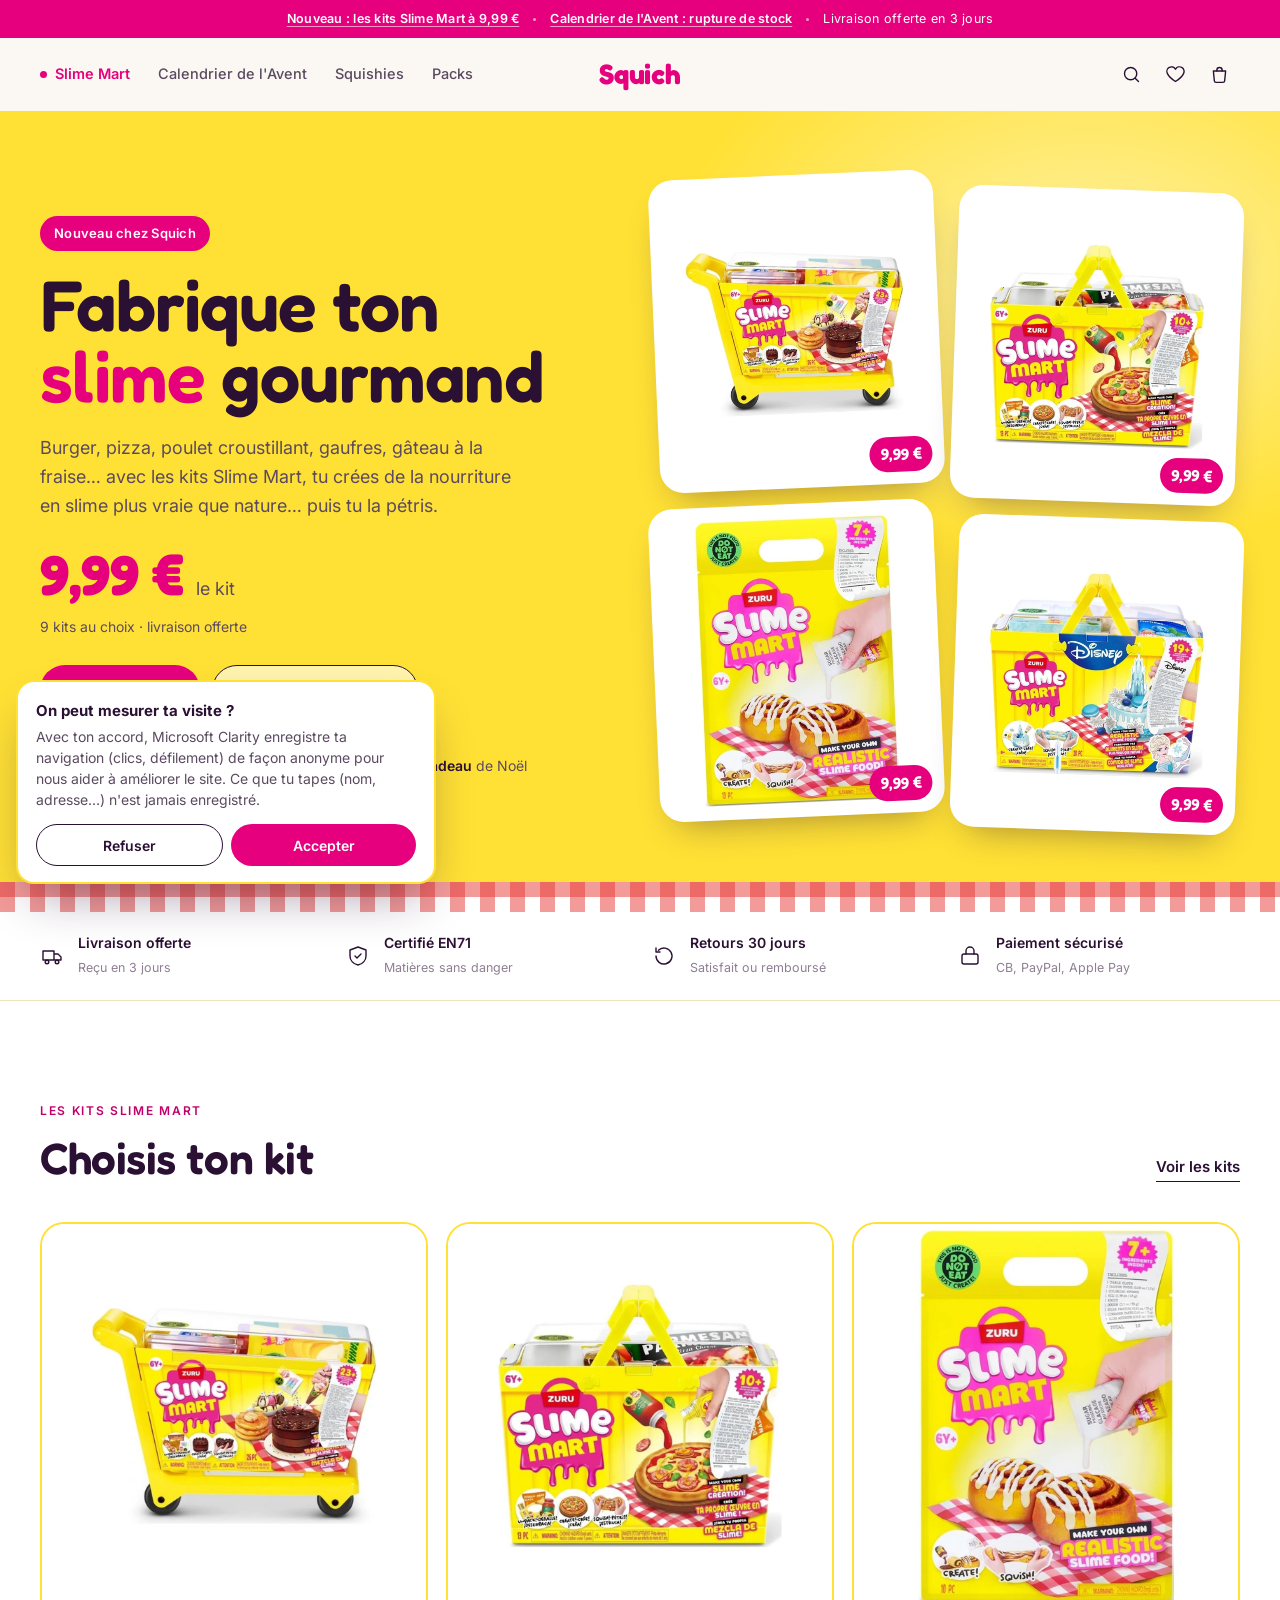
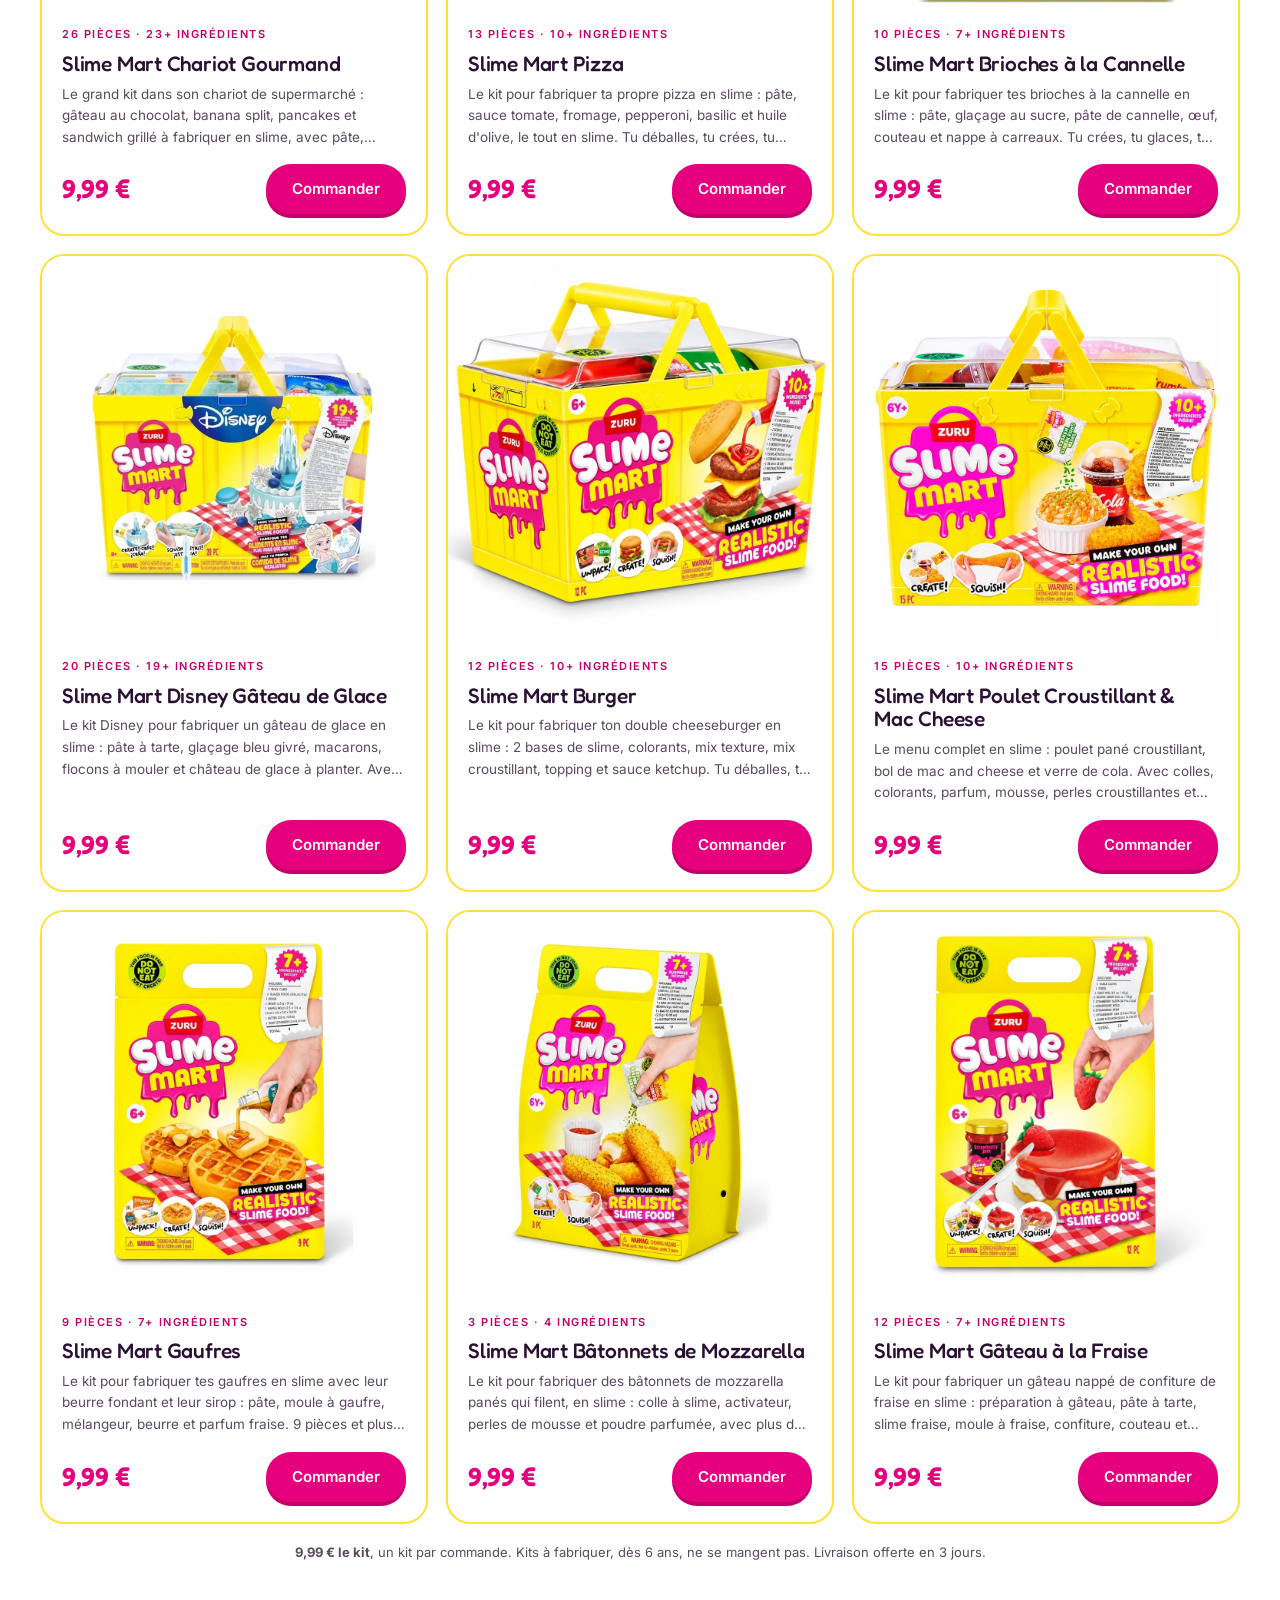
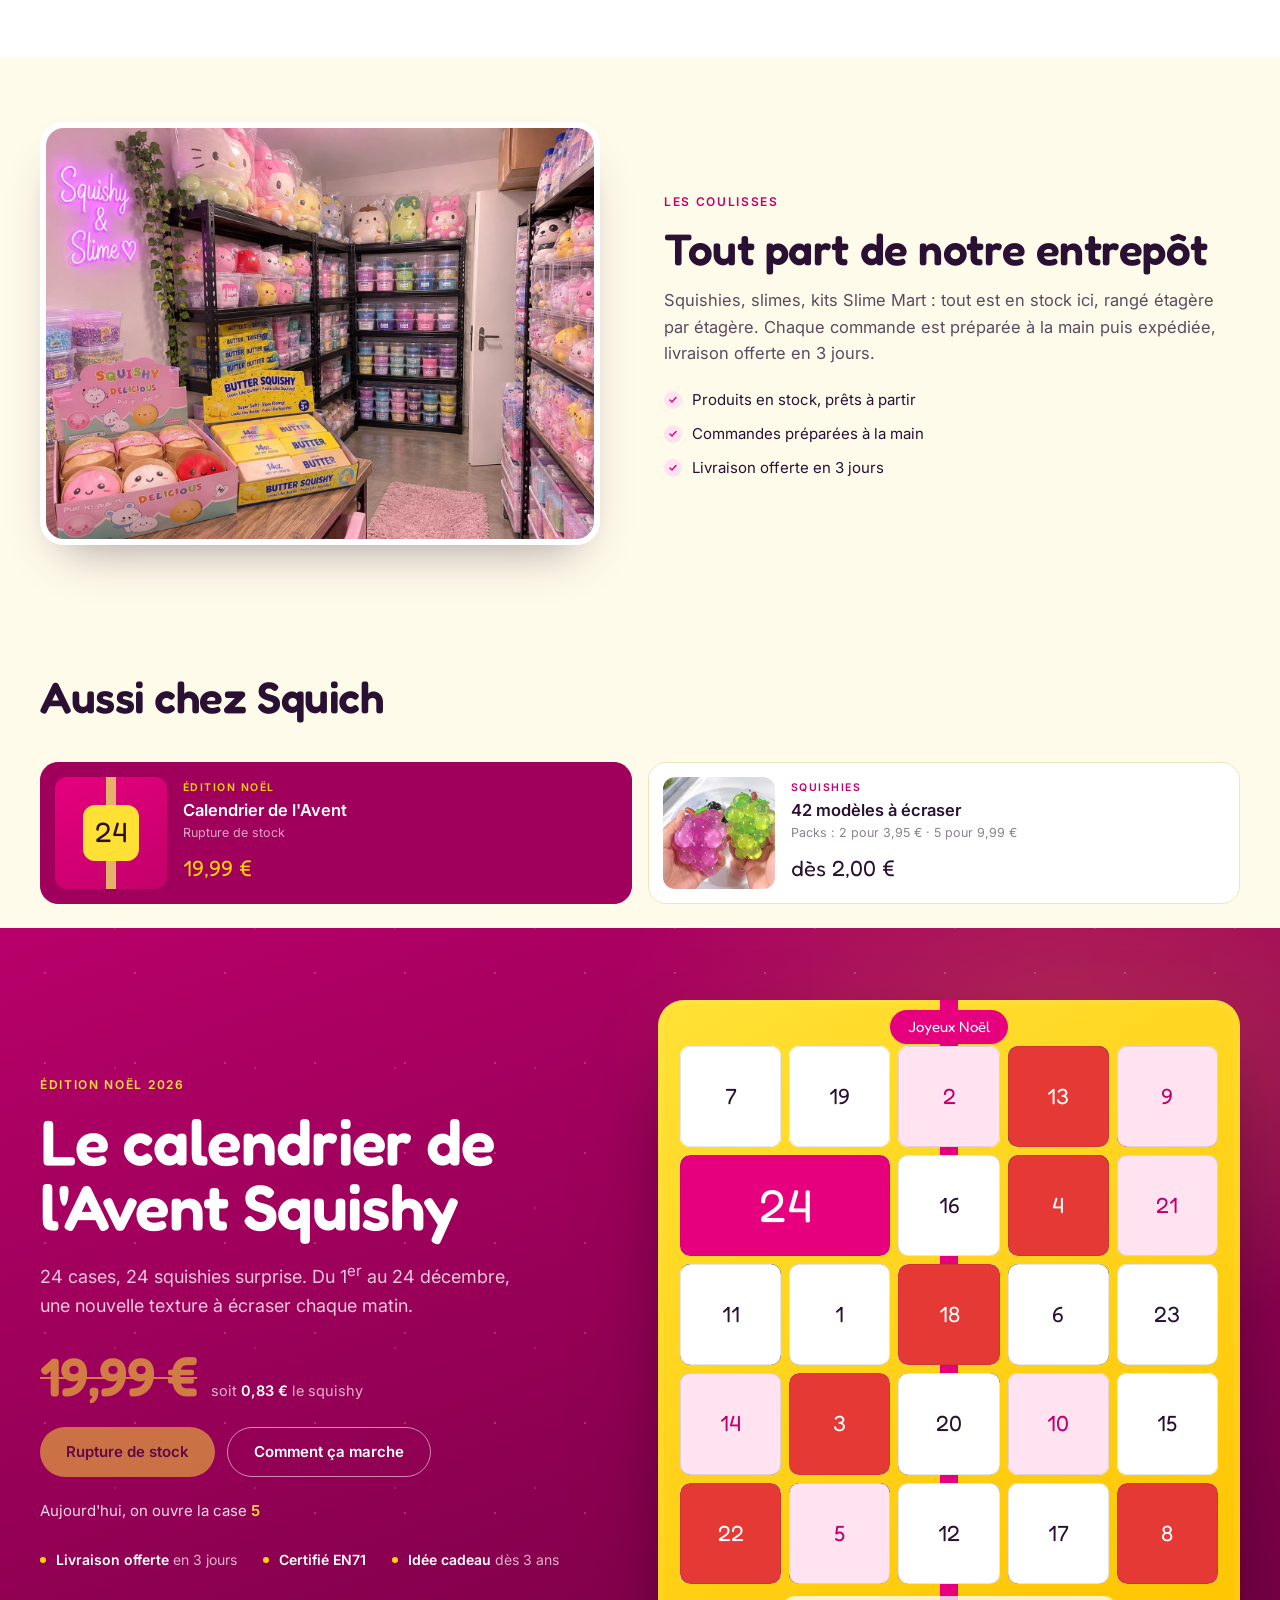
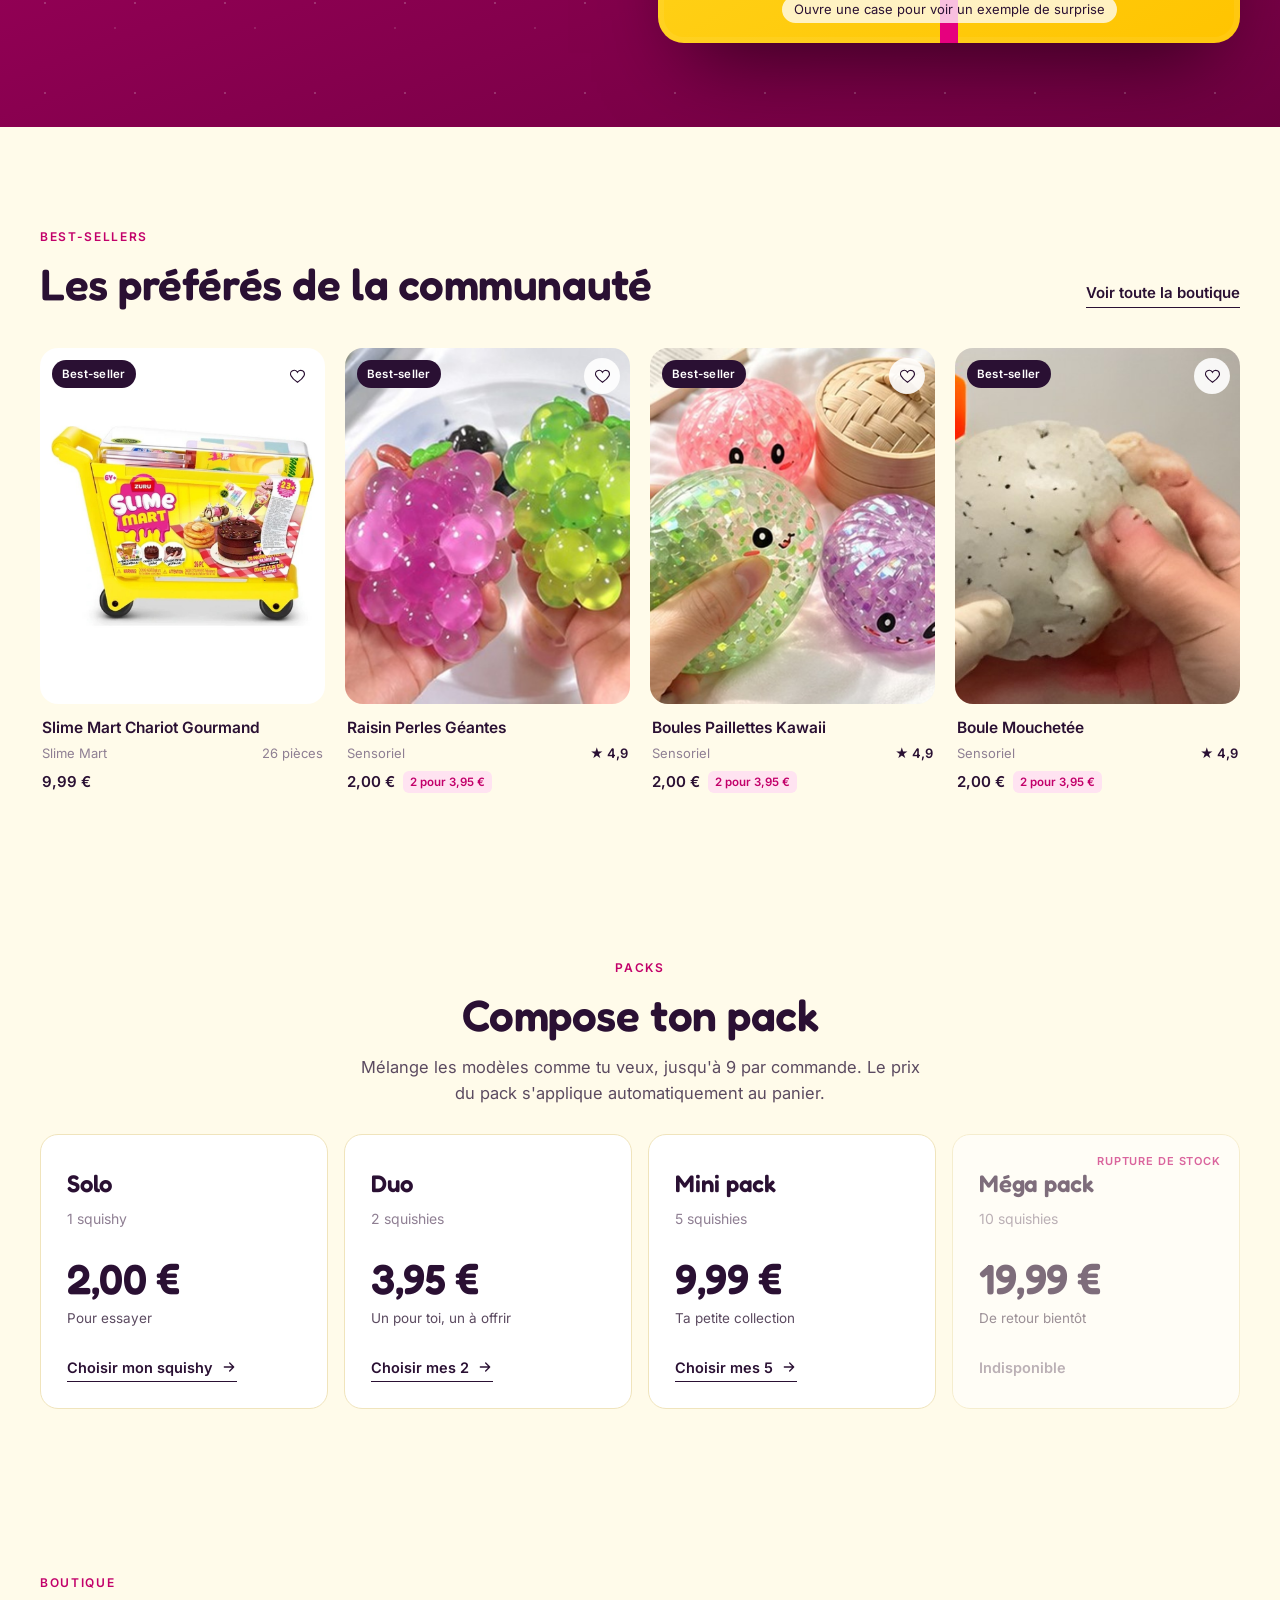
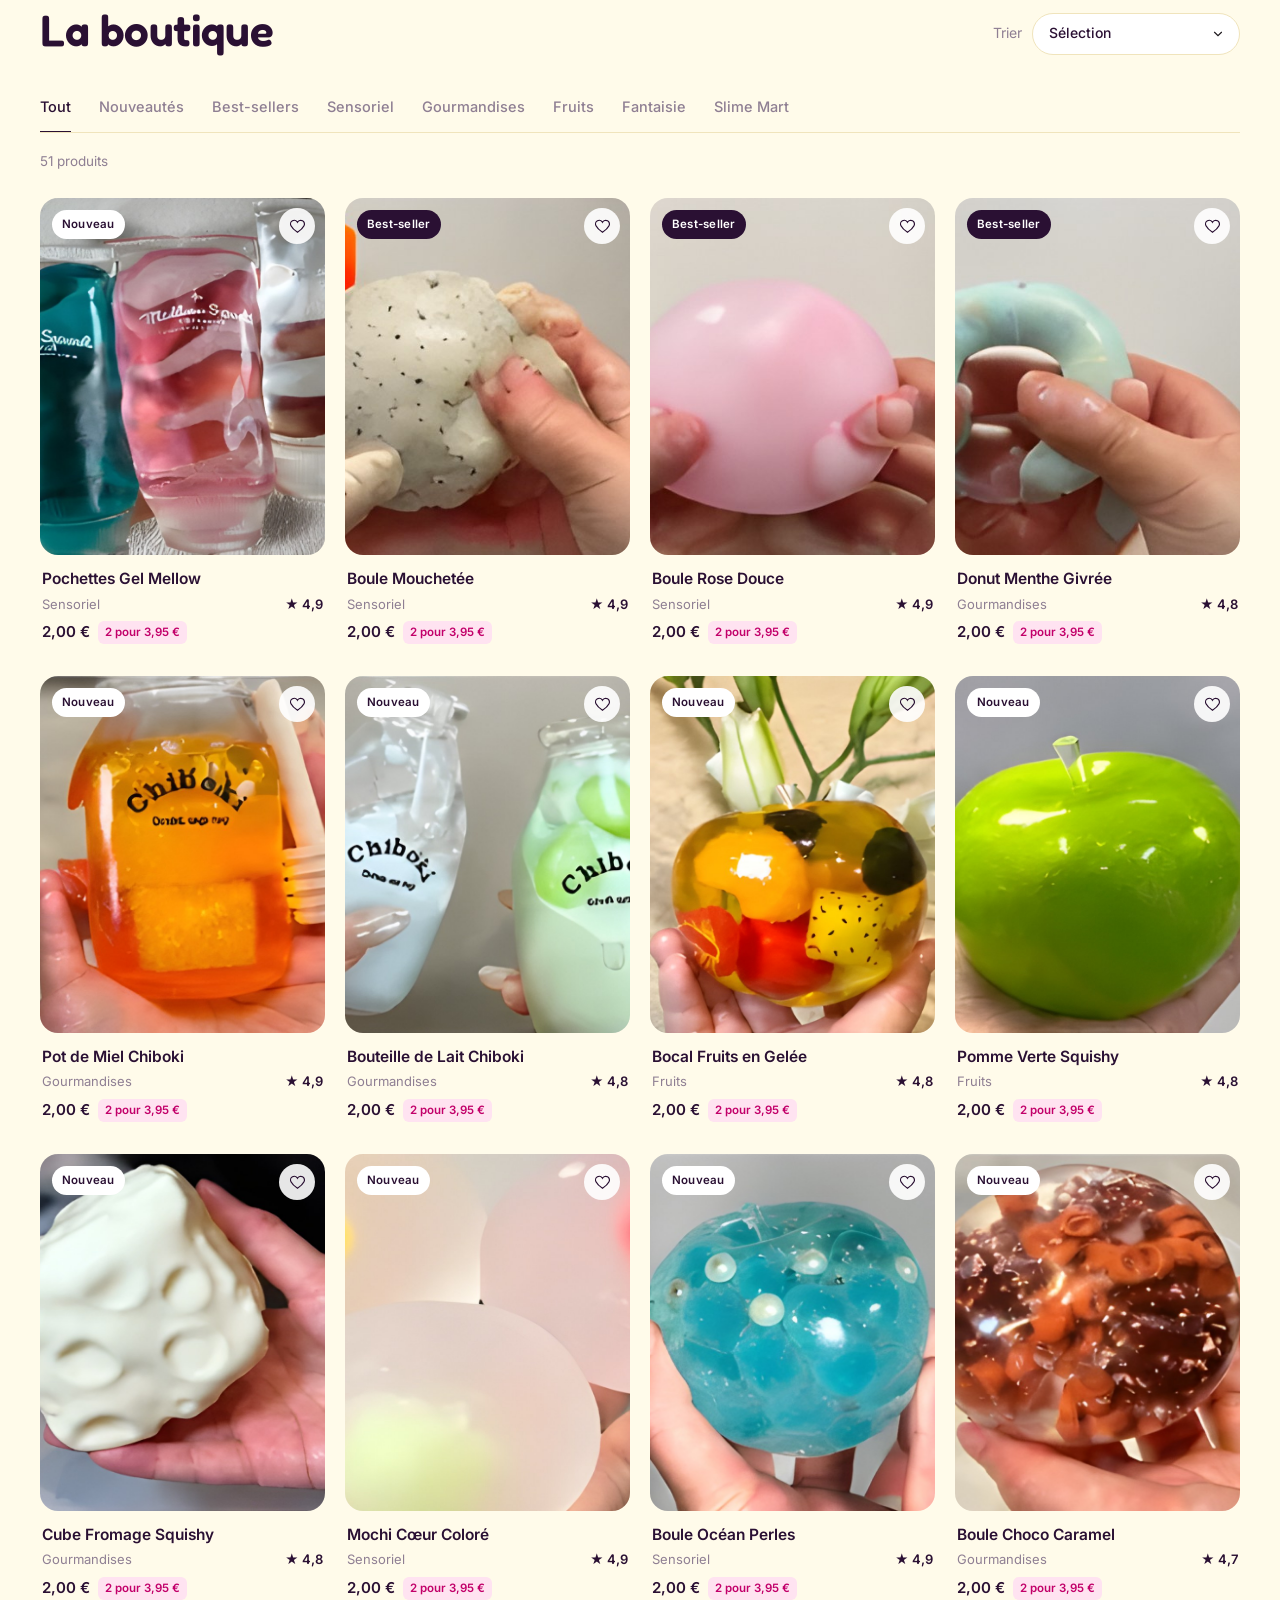
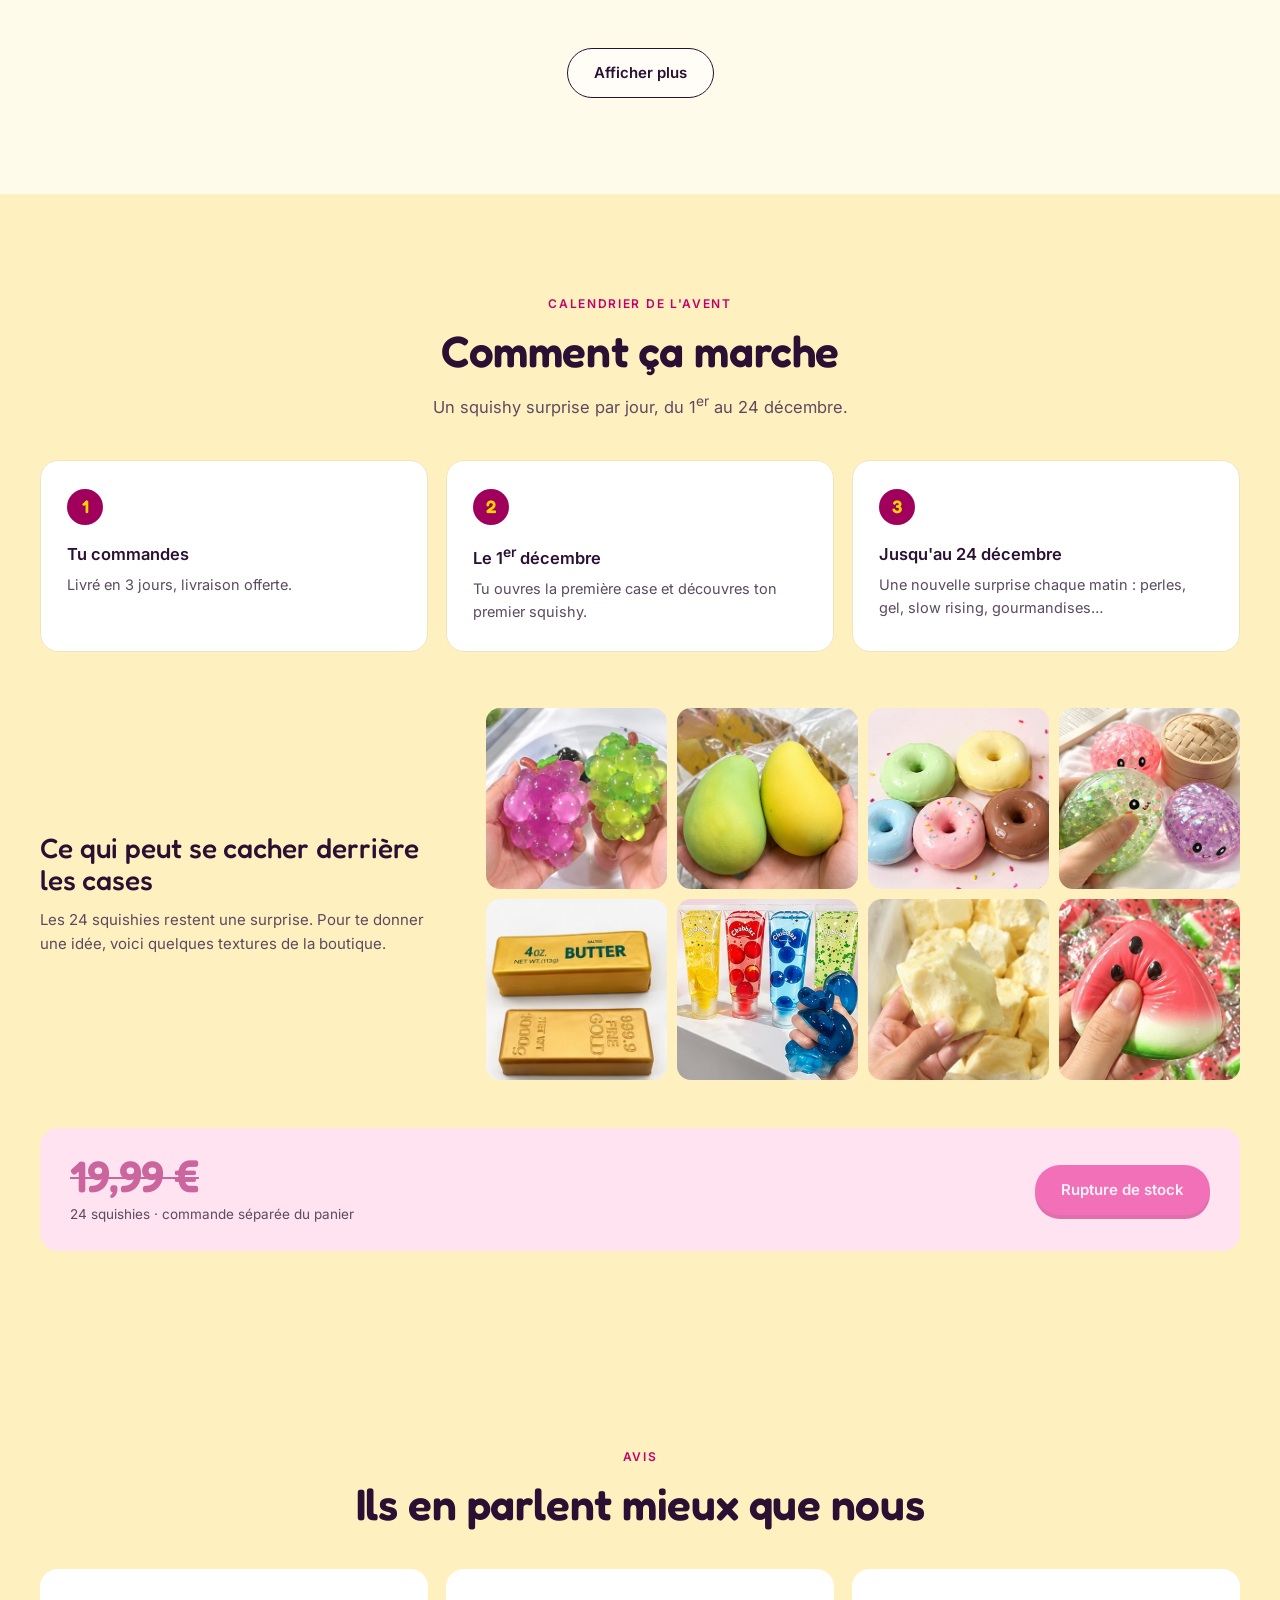
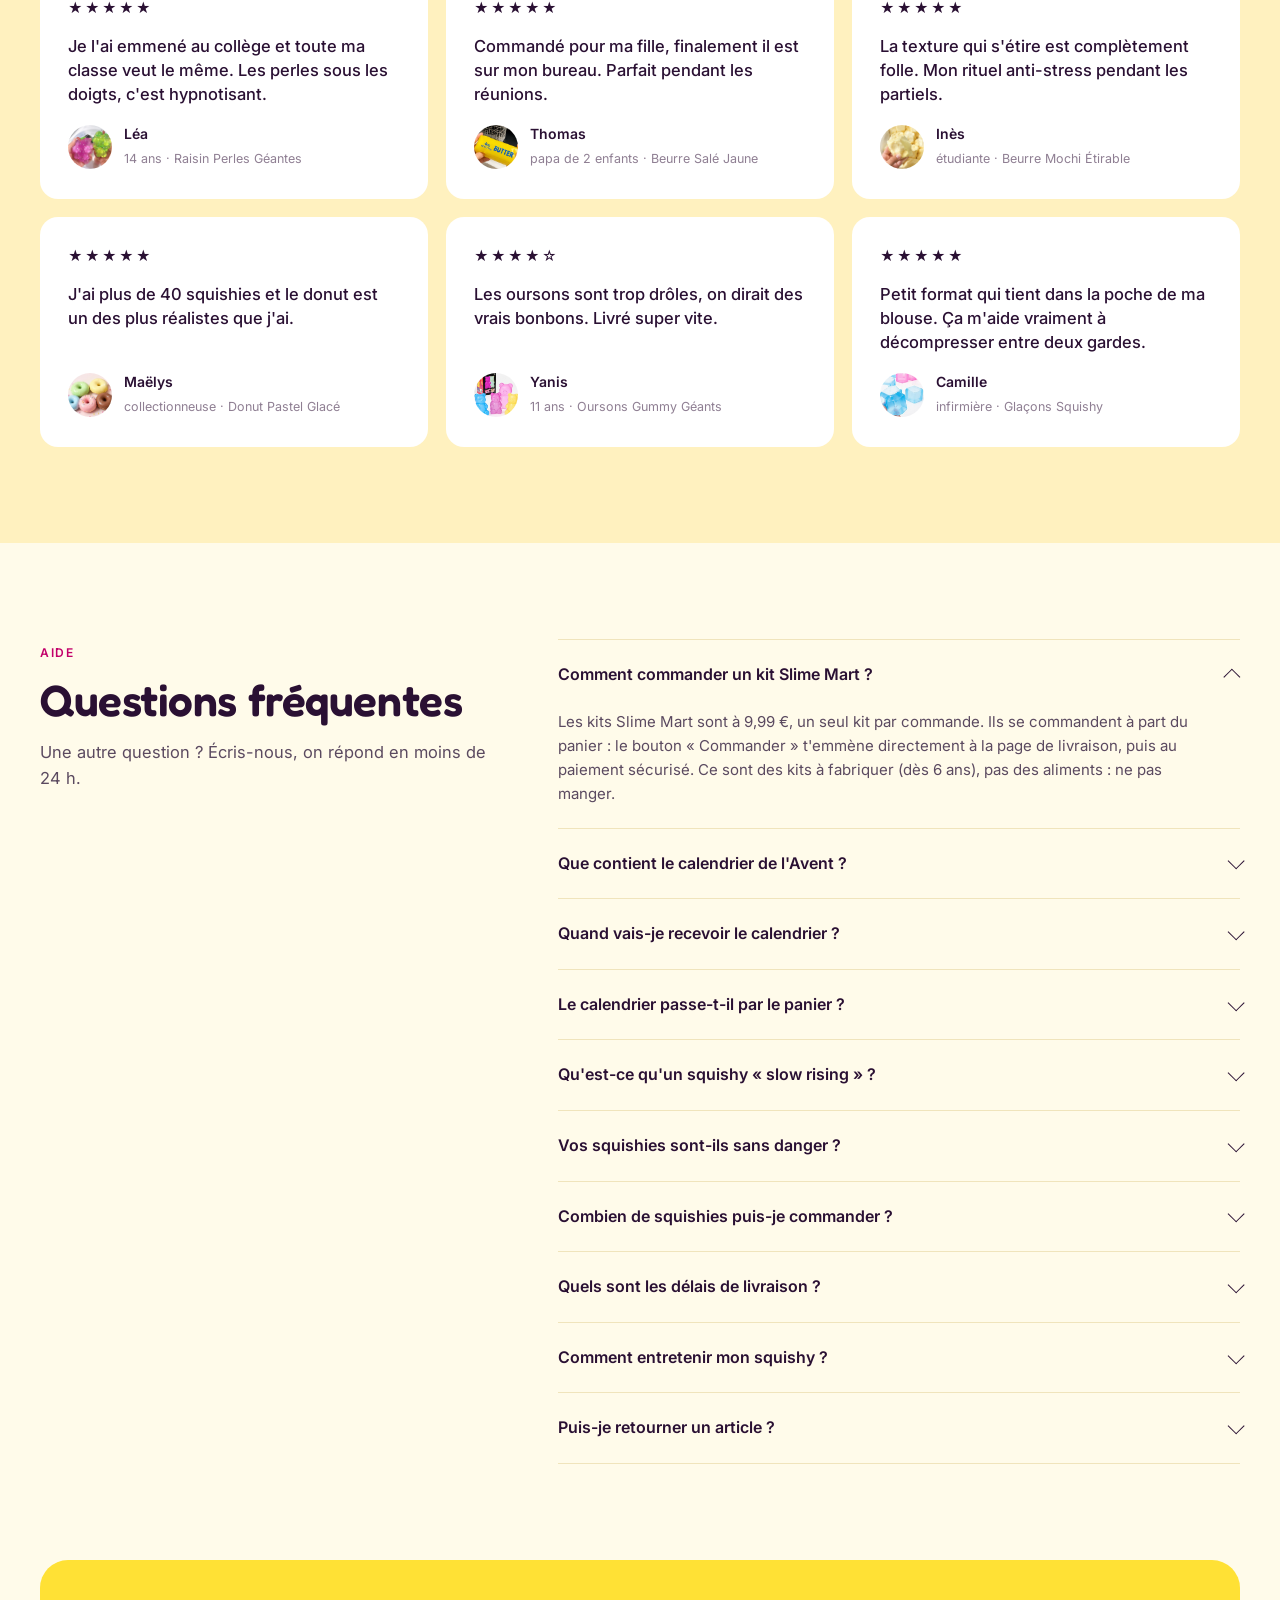
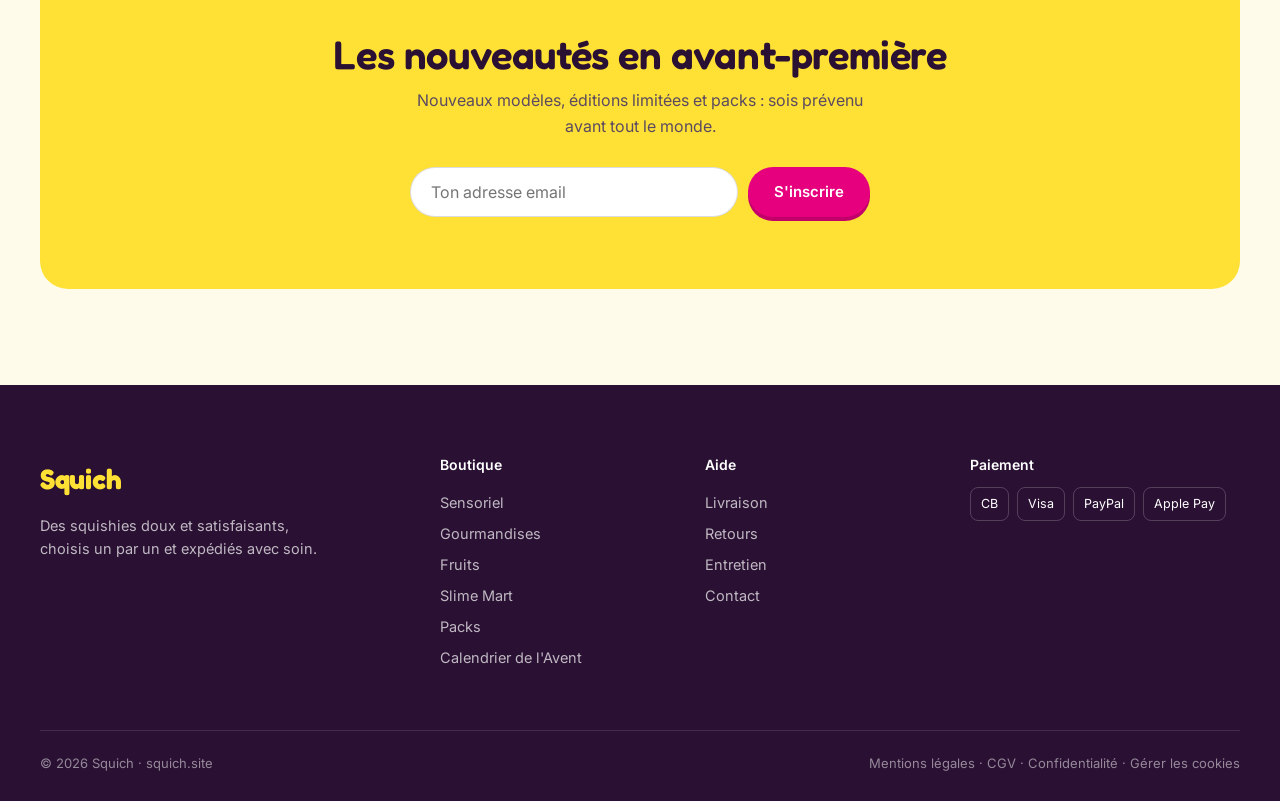
==== commit ebb67ae8: "5 nouveaux kits Slime Mart à 9,99 € (burger, poulet croustillant, gaufres, mozzarella, gâteau fraise" ====
--- a/index.html
+++ b/index.html
@@ -9,7 +9,7 @@
   <link rel="preconnect" href="https://fonts.googleapis.com" />
   <link rel="preconnect" href="https://fonts.gstatic.com" crossorigin />
   <link href="https://fonts.googleapis.com/css2?family=Fredoka:wght@500;600;700&family=Inter:wght@400;500;600;700&display=swap" rel="stylesheet" />
-  <link rel="stylesheet" href="css/style.css?v=202611111829" />
+  <link rel="stylesheet" href="css/style.css?v=202611111848" />
 </head>
 <body>
 
@@ -68,8 +68,8 @@
         <div class="sm-copy">
           <span class="sm-badge">Nouveau chez Squich</span>
           <h1>Fabrique ton <span class="sm-drip">slime</span> gourmand</h1>
-          <p class="lead">Pizza, brioches à la cannelle, gâteau au chocolat, gâteau de glace Disney : avec les kits Slime Mart, tu crées de la nourriture en slime plus vraie que nature… puis tu la pétris.</p>
-          <div class="sm-price"><b>9,99 €</b>le kit<small>4 kits au choix · de 10 à 26 pièces</small></div>
+          <p class="lead">Burger, pizza, poulet croustillant, gaufres, gâteau à la fraise… avec les kits Slime Mart, tu crées de la nourriture en slime plus vraie que nature… puis tu la pétris.</p>
+          <div class="sm-price"><b>9,99 €</b>le kit<small>9 kits au choix · livraison offerte</small></div>
           <div class="hero-cta">
             <a href="#slimemart" class="btn btn-dark">Choisir mon kit</a>
             <a href="#avent" class="btn btn-outline">Calendrier de l'Avent</a>
@@ -390,8 +390,8 @@
 
   <div class="toasts" id="toasts"></div>
 
-  <script src="js/consent.js?v=202611111829"></script>
-  <script src="js/data.js?v=202611111829"></script>
-  <script src="js/app.js?v=202611111829"></script>
+  <script src="js/consent.js?v=202611111848"></script>
+  <script src="js/data.js?v=202611111848"></script>
+  <script src="js/app.js?v=202611111848"></script>
 </body>
 </html>
--- a/css/style.css
+++ b/css/style.css
@@ -957,3 +957,26 @@
   .warehouse-copy p { font-size: 15px; margin-top: 10px; }
   .checks-dark { margin-top: 14px; gap: 6px; font-size: 14px; }
 }
+
+/* Grille Slime Mart (9 kits) : cartes verticales, 3 colonnes sur ordi, 2 sur tablette et téléphone */
+.slime-grid { grid-template-columns: repeat(3, 1fr); gap: 18px; }
+.slime-card { grid-template-columns: 1fr; grid-template-rows: auto 1fr; align-items: stretch; }
+.slime-media { aspect-ratio: 1 / 1; }
+.slime-body { display: flex; flex-direction: column; padding: 18px 20px 20px; }
+.slime-body h3 { font-size: 21px; }
+.slime-body p { font-size: 13.5px; margin-top: 8px; display: -webkit-box; -webkit-line-clamp: 3; -webkit-box-orient: vertical; overflow: hidden; }
+.slime-buy { margin-top: auto; padding-top: 16px; }
+.slime-buy .price-xl { font-size: 26px; }
+@media (max-width: 1100px) { .slime-grid { grid-template-columns: repeat(2, 1fr); } }
+@media (max-width: 640px) {
+  .slime-grid { gap: 10px; }
+  .slime-card { border-radius: 16px; }
+  .slime-media { aspect-ratio: 1 / 1; }
+  .slime-body { padding: 10px 11px 12px; }
+  .slime-body .kicker { font-size: 9px; margin-bottom: 4px; letter-spacing: .06em; }
+  .slime-body h3 { font-size: 15px; line-height: 1.15; }
+  .slime-body p { display: none; }
+  .slime-buy { flex-direction: column; align-items: stretch; gap: 8px; padding-top: 10px; }
+  .slime-buy .price-xl { font-size: 20px; }
+  .slime-buy .btn { height: 40px; min-height: 0; padding: 0 10px; font-size: 14px; }
+}
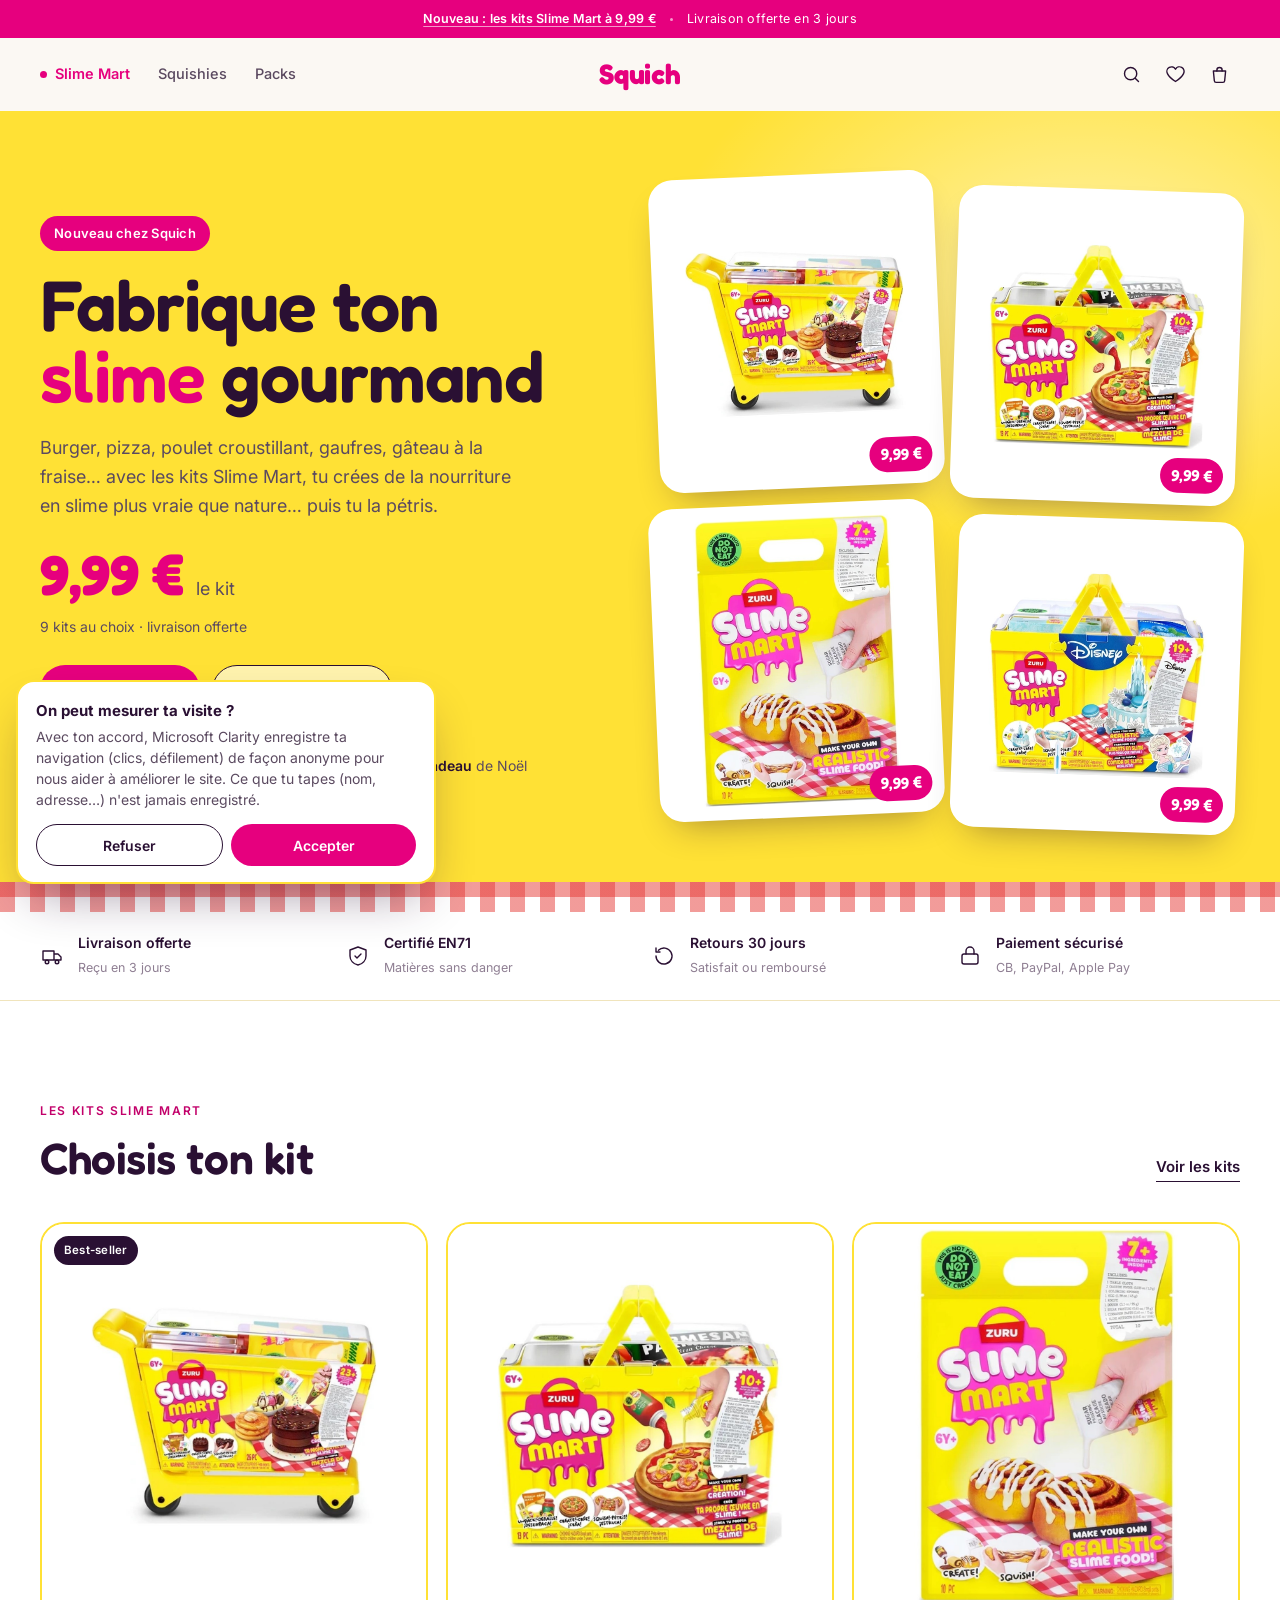
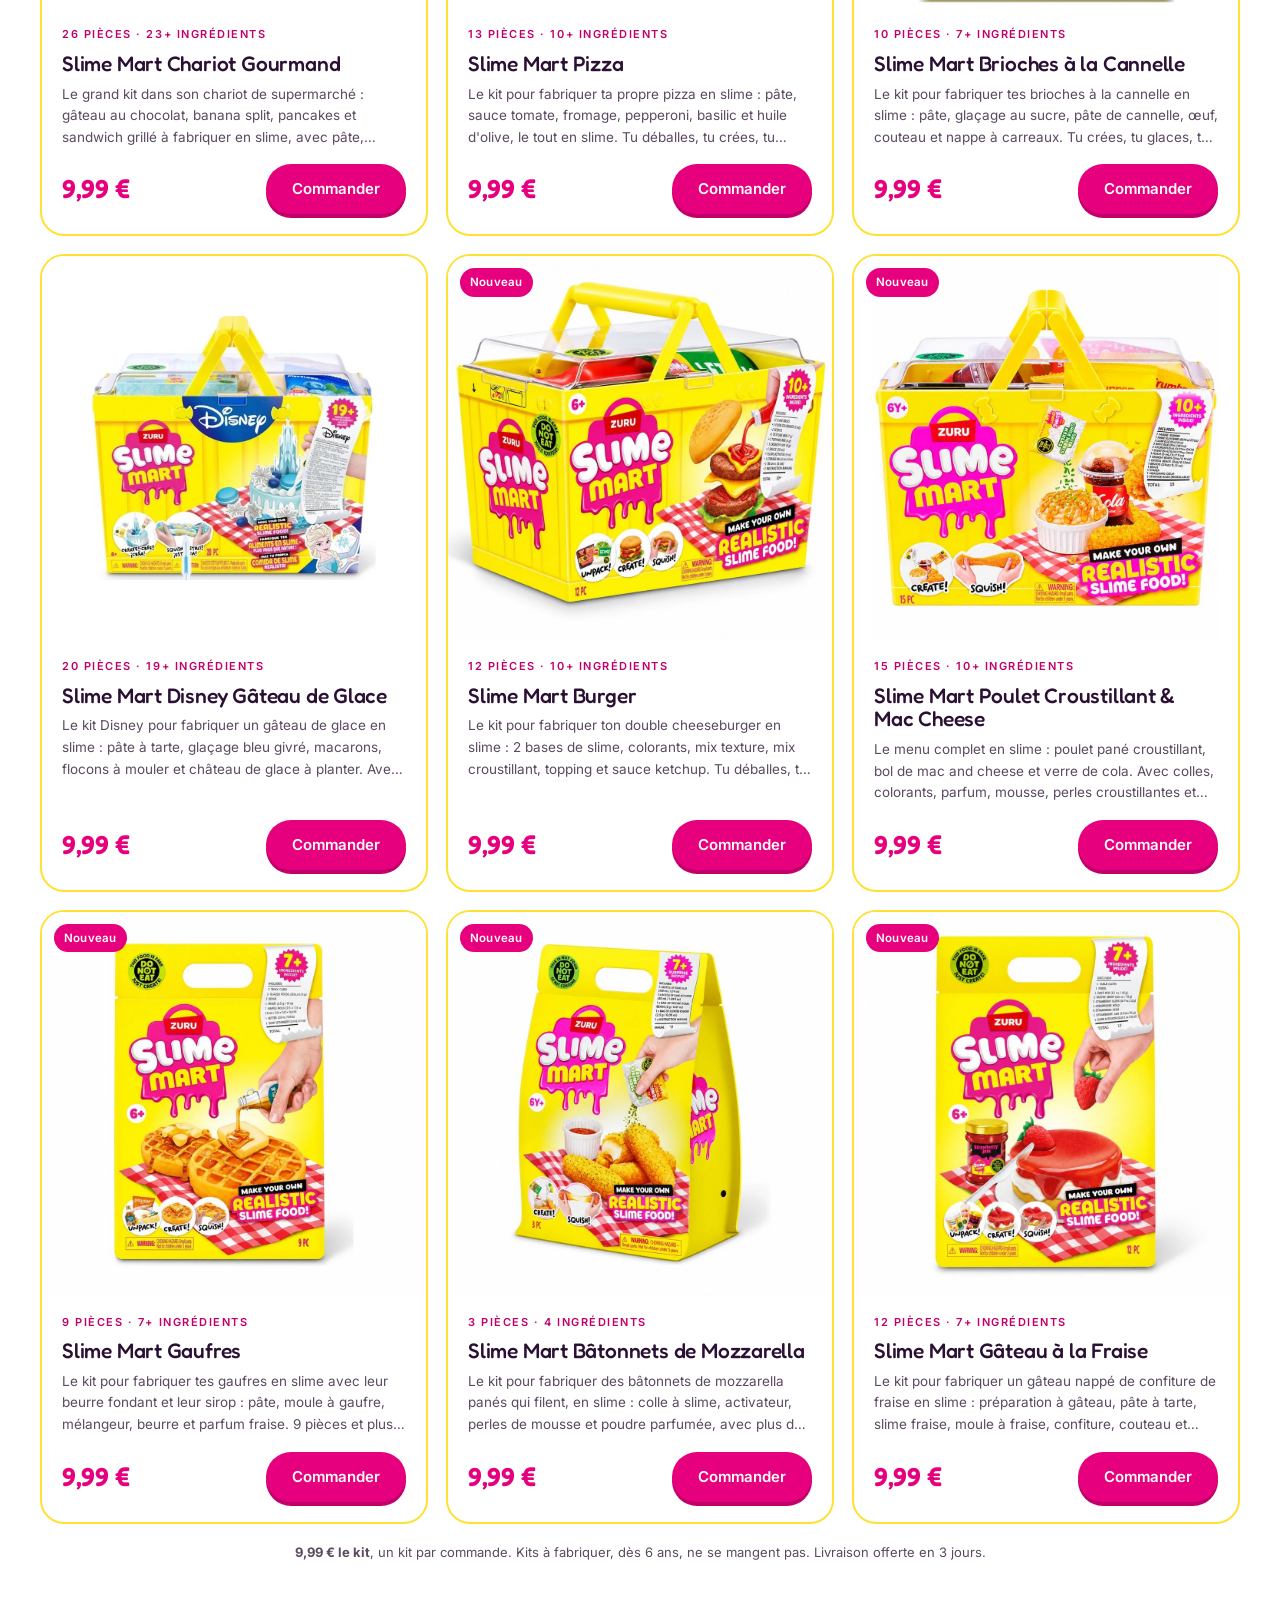
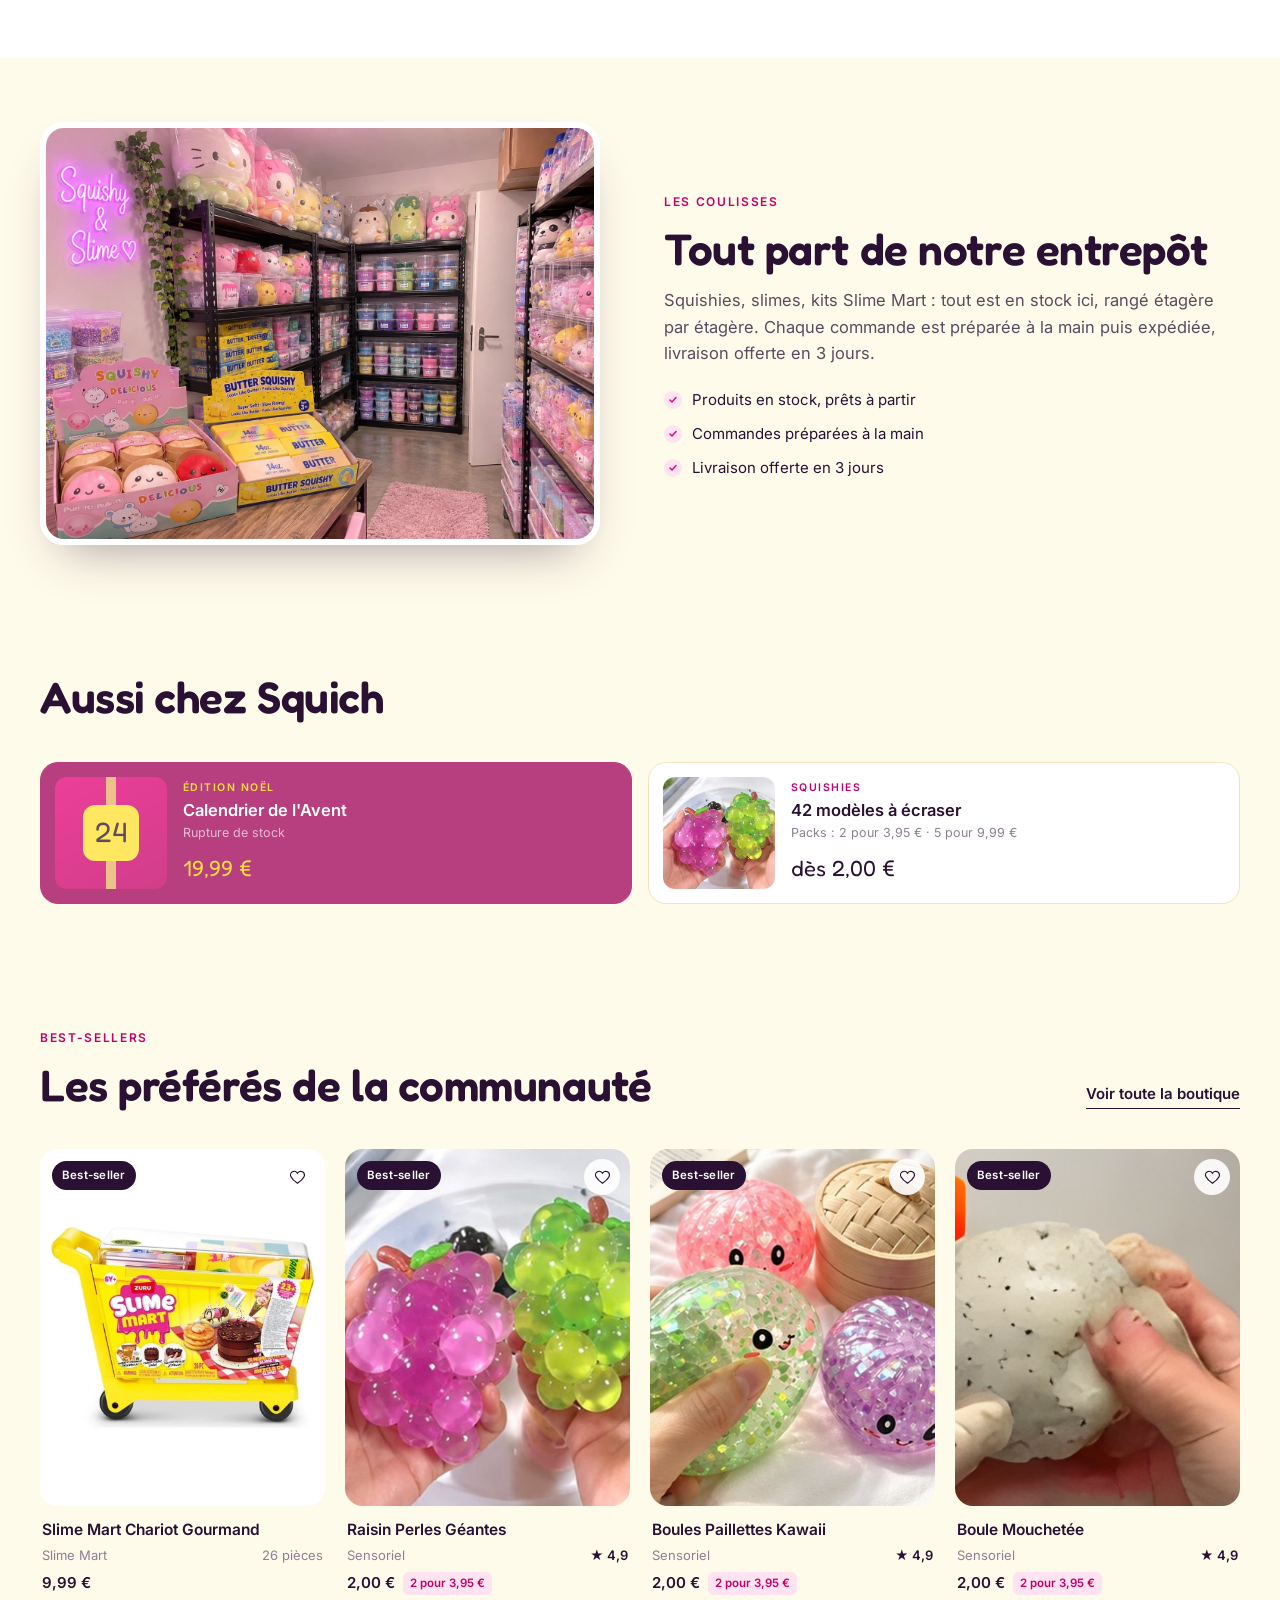
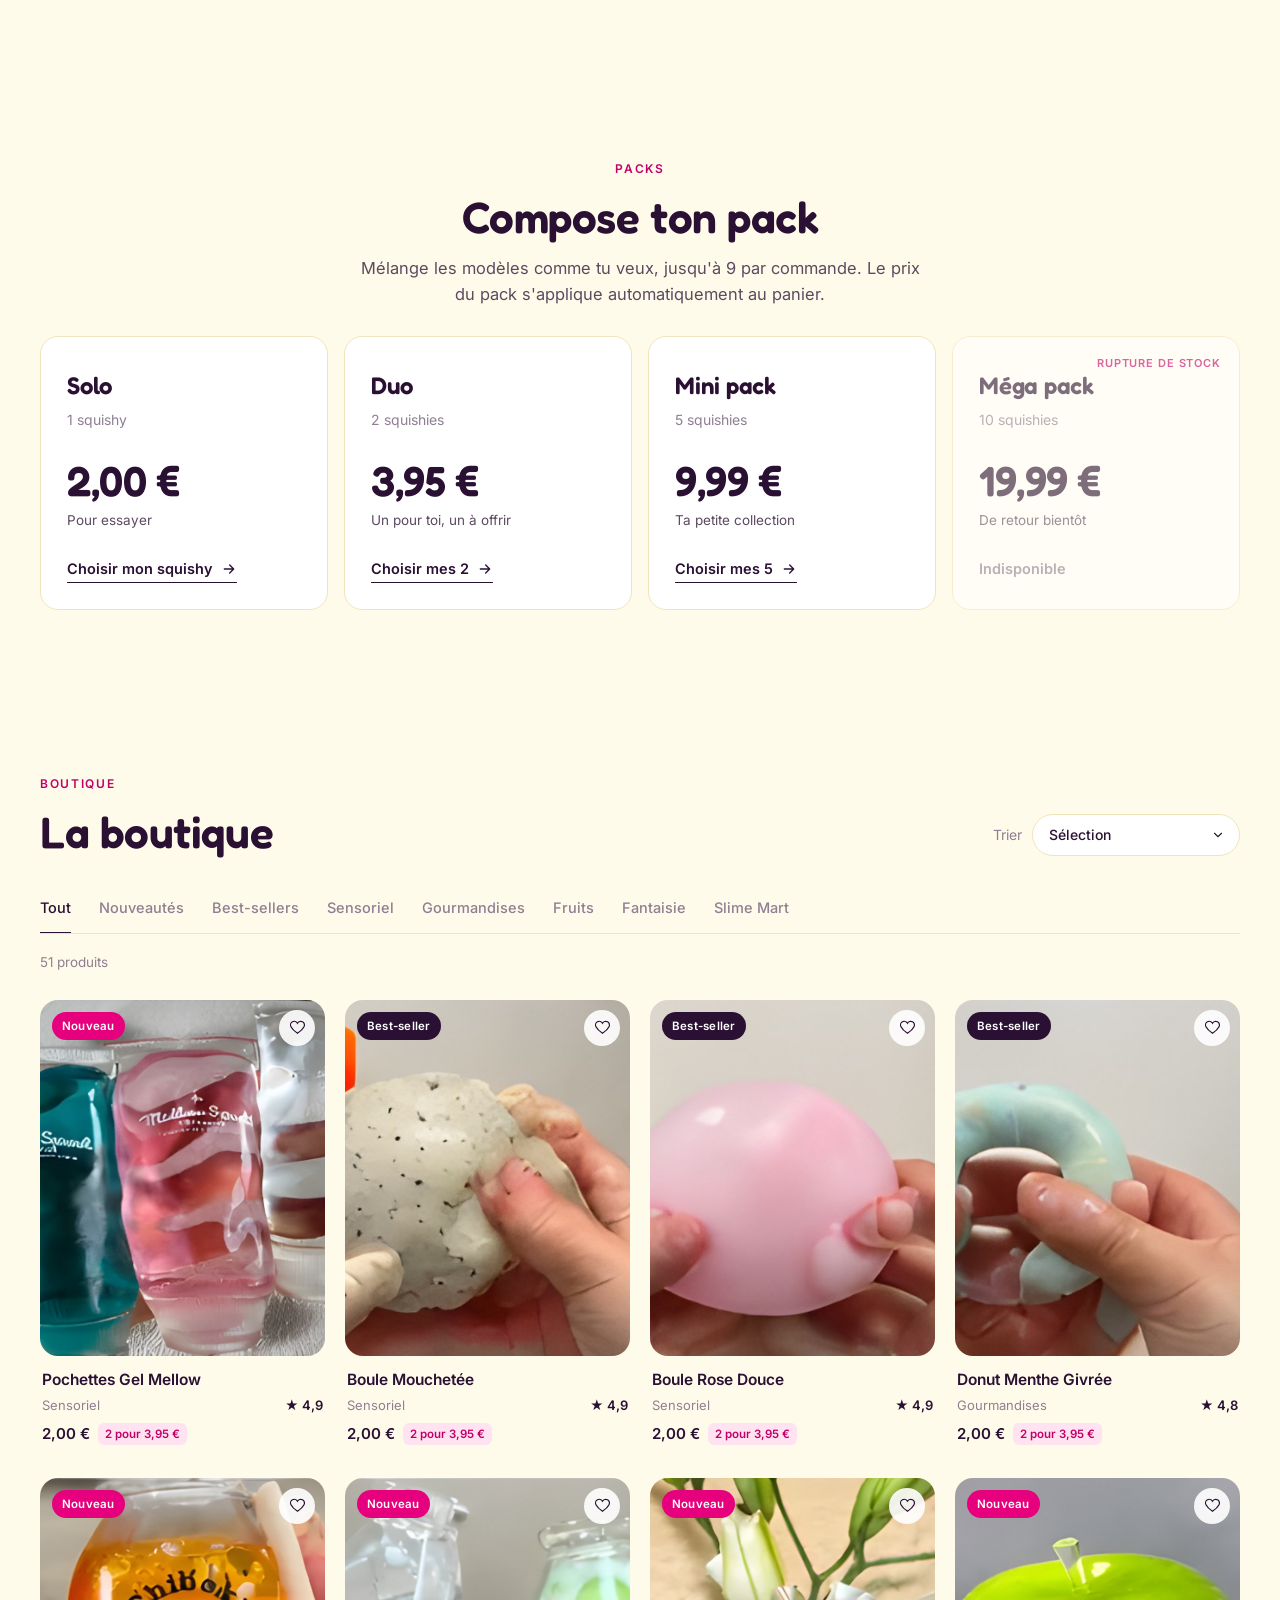
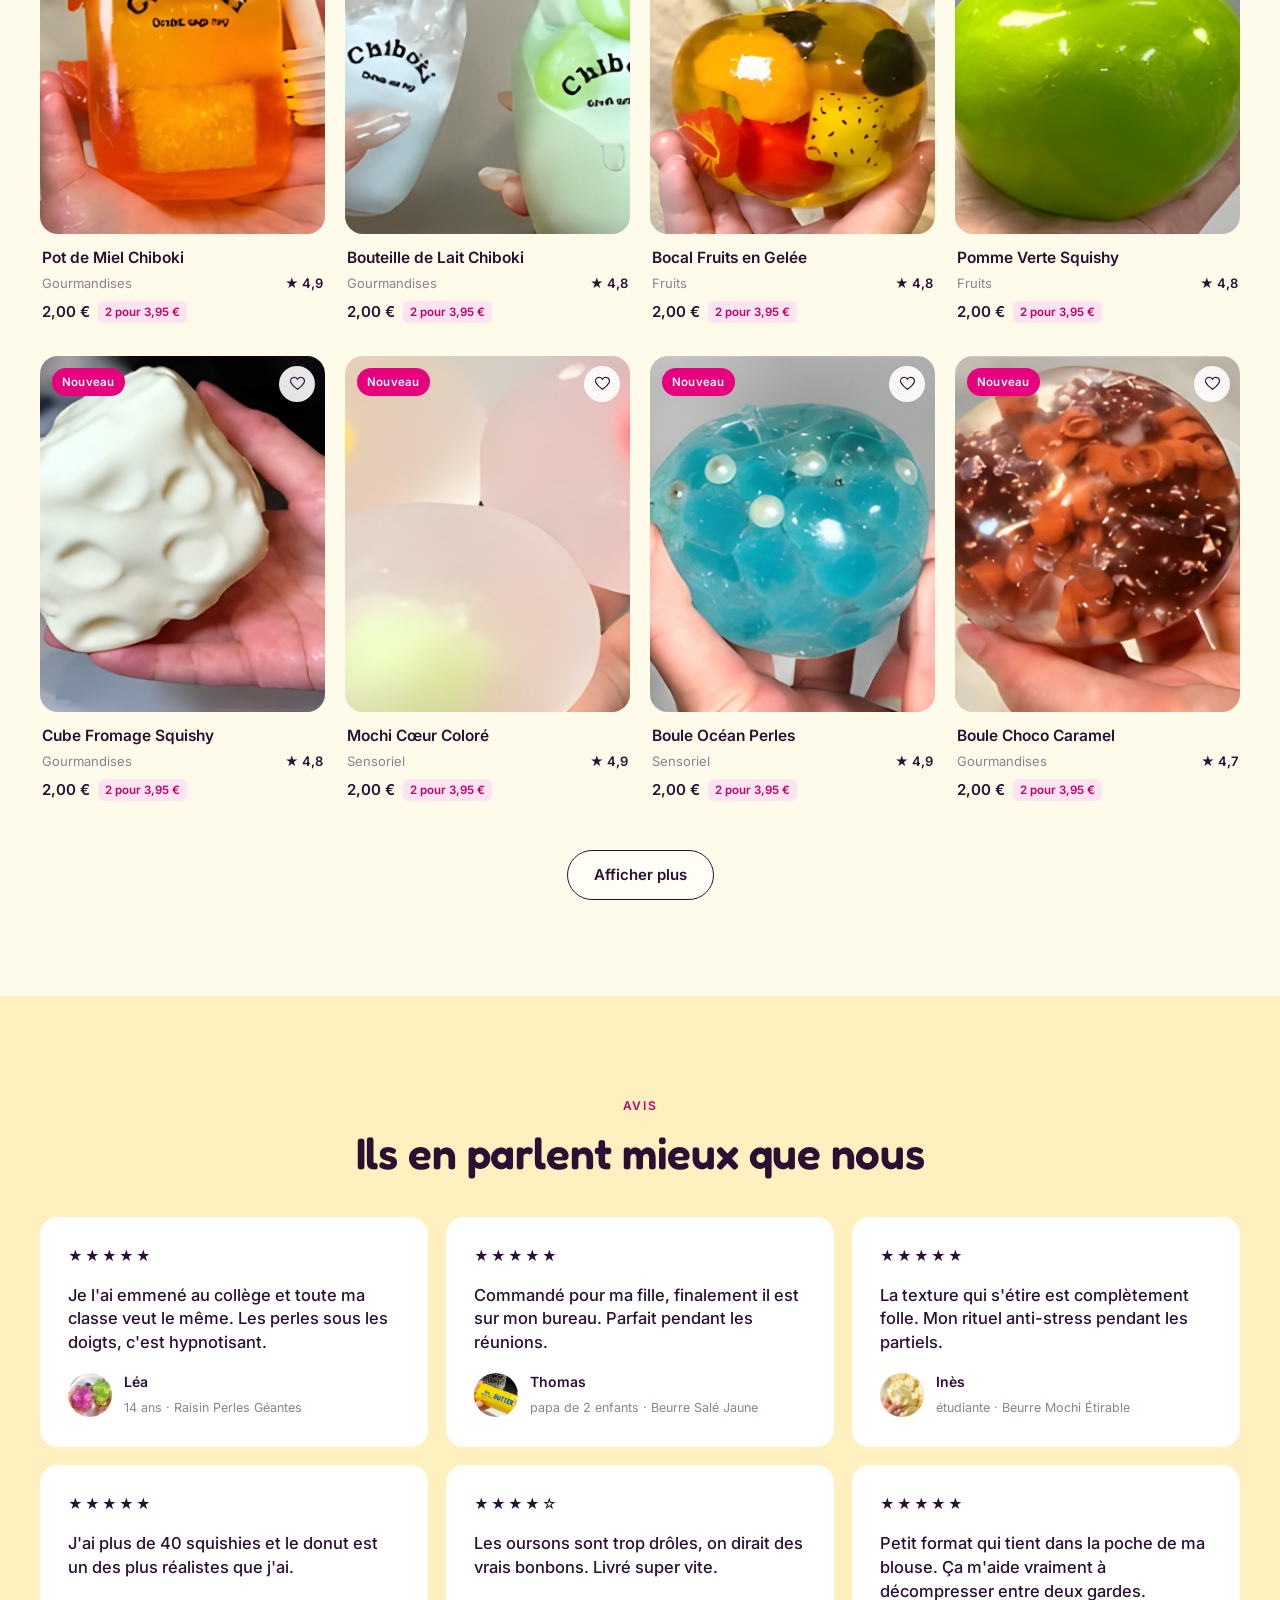
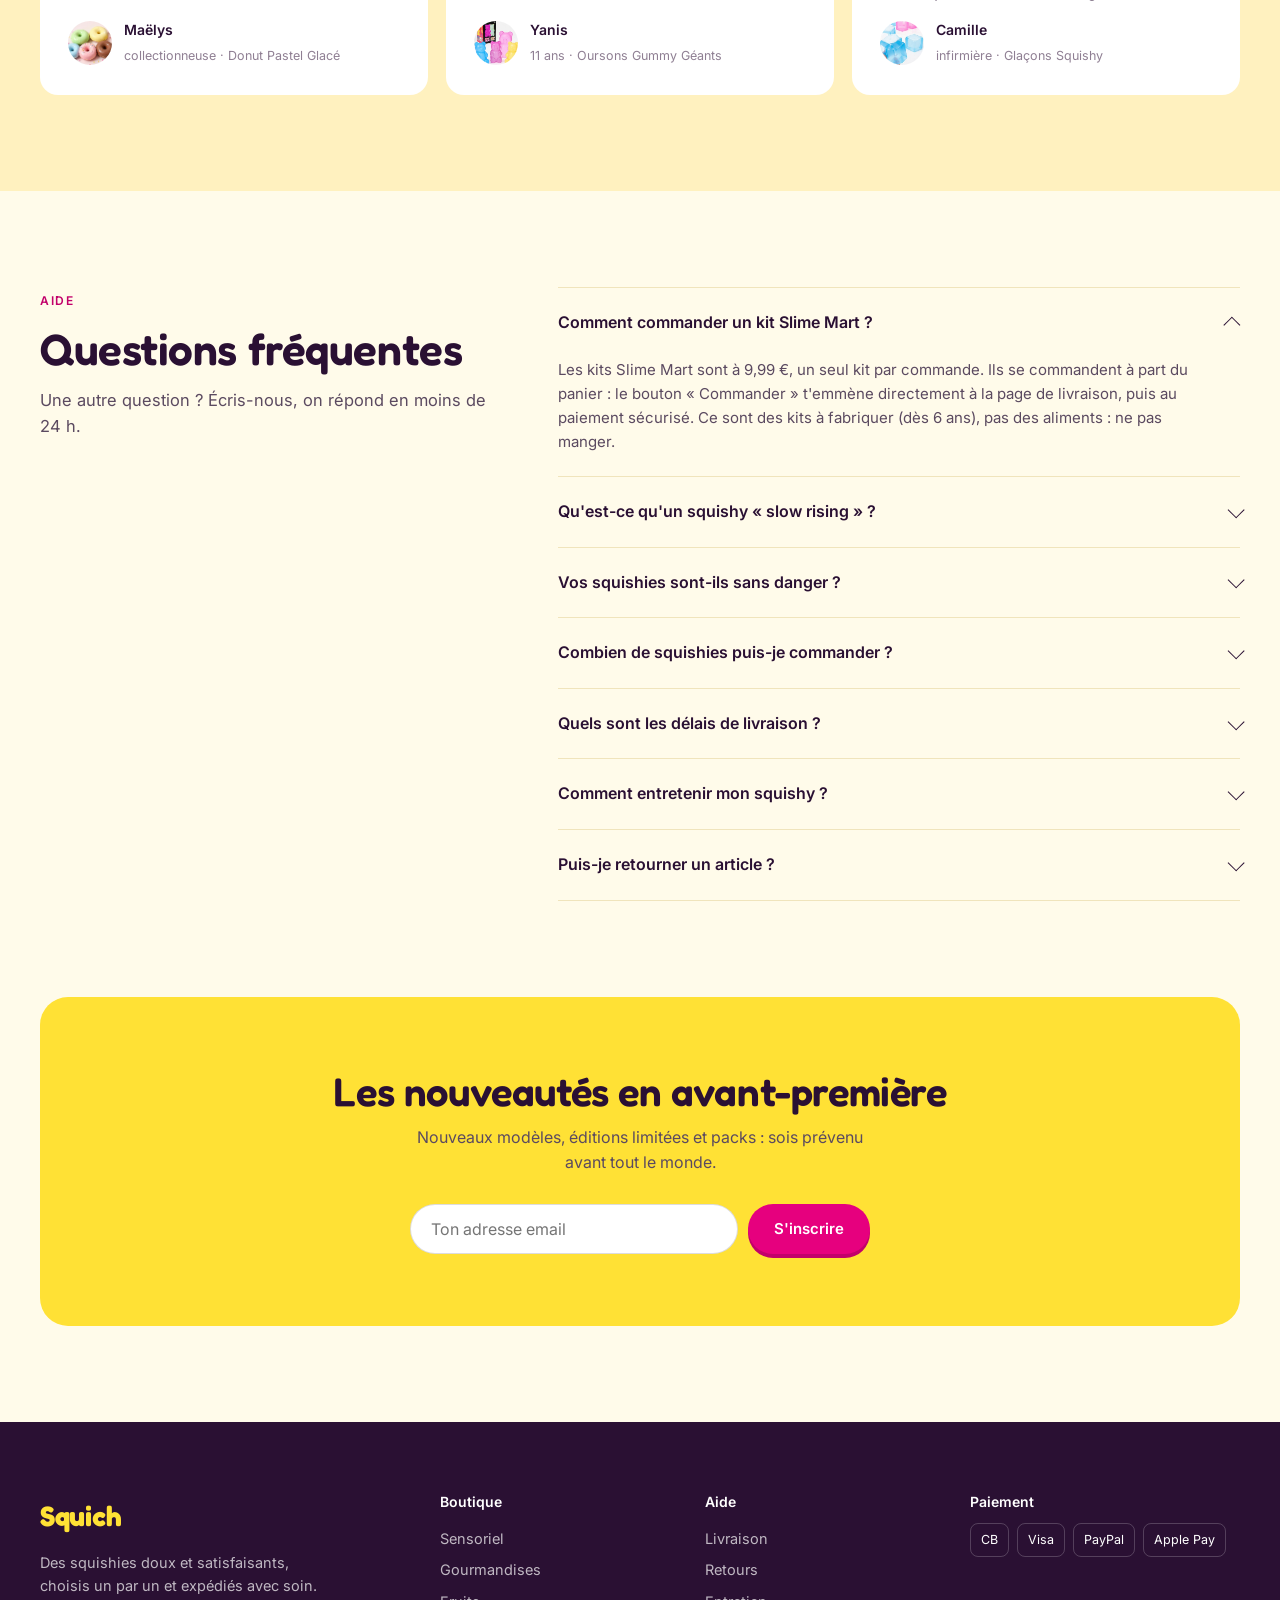
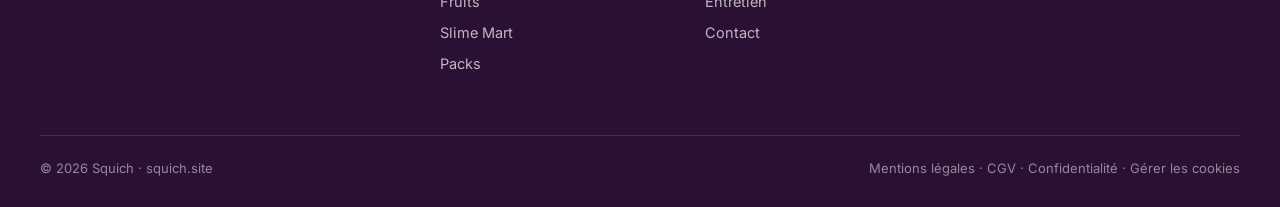
==== commit da74eff8: "Accueil plus court et centré sur les kits - Calendrier en rupture : grandes sections masquées, il re" ====
--- a/index.html
+++ b/index.html
@@ -9,7 +9,7 @@
   <link rel="preconnect" href="https://fonts.googleapis.com" />
   <link rel="preconnect" href="https://fonts.gstatic.com" crossorigin />
   <link href="https://fonts.googleapis.com/css2?family=Fredoka:wght@500;600;700&family=Inter:wght@400;500;600;700&display=swap" rel="stylesheet" />
-  <link rel="stylesheet" href="css/style.css?v=202611111848" />
+  <link rel="stylesheet" href="css/style.css?v=202611111852" />
 </head>
 <body>
 
@@ -390,8 +390,8 @@
 
   <div class="toasts" id="toasts"></div>
 
-  <script src="js/consent.js?v=202611111848"></script>
-  <script src="js/data.js?v=202611111848"></script>
-  <script src="js/app.js?v=202611111848"></script>
+  <script src="js/consent.js?v=202611111852"></script>
+  <script src="js/data.js?v=202611111852"></script>
+  <script src="js/app.js?v=202611111852"></script>
 </body>
 </html>
--- a/css/style.css
+++ b/css/style.css
@@ -980,3 +980,21 @@
   .slime-buy .price-xl { font-size: 20px; }
   .slime-buy .btn { height: 40px; min-height: 0; padding: 0 10px; font-size: 14px; }
 }
+
+/* Hero plus court sur téléphone : les 4 kits sur une ligne, la grille des kits arrive plus vite */
+@media (max-width: 640px) {
+  .sm-hero { padding-top: 24px; }
+  .sm-hero-inner { gap: 22px; padding-bottom: 30px; }
+  .sm-hero h1 { margin-top: 12px; font-size: 38px; }
+  .sm-hero .lead { margin-top: 12px; font-size: 15px; }
+  .sm-hero .hero-cta { margin-top: 18px; }
+  .sm-visual { grid-template-columns: repeat(4, 1fr); gap: 8px; }
+  .sm-tile { aspect-ratio: 1 / 1.1; padding: 4px; border-radius: 14px; }
+  .sm-tile:nth-child(even) { transform: rotate(2deg) translateY(6px); }
+  .sm-tag { display: none; }
+}
+.slime-media { position: relative; }
+.badge.new { background: var(--accent); color: #fff; }
+.offer.is-off { opacity: .75; cursor: default; }
+[hidden] { display: none !important; }
+@media (max-width: 640px) { .slime-media .badge { top: 8px; left: 8px; padding: 3px 8px; font-size: 10px; } }
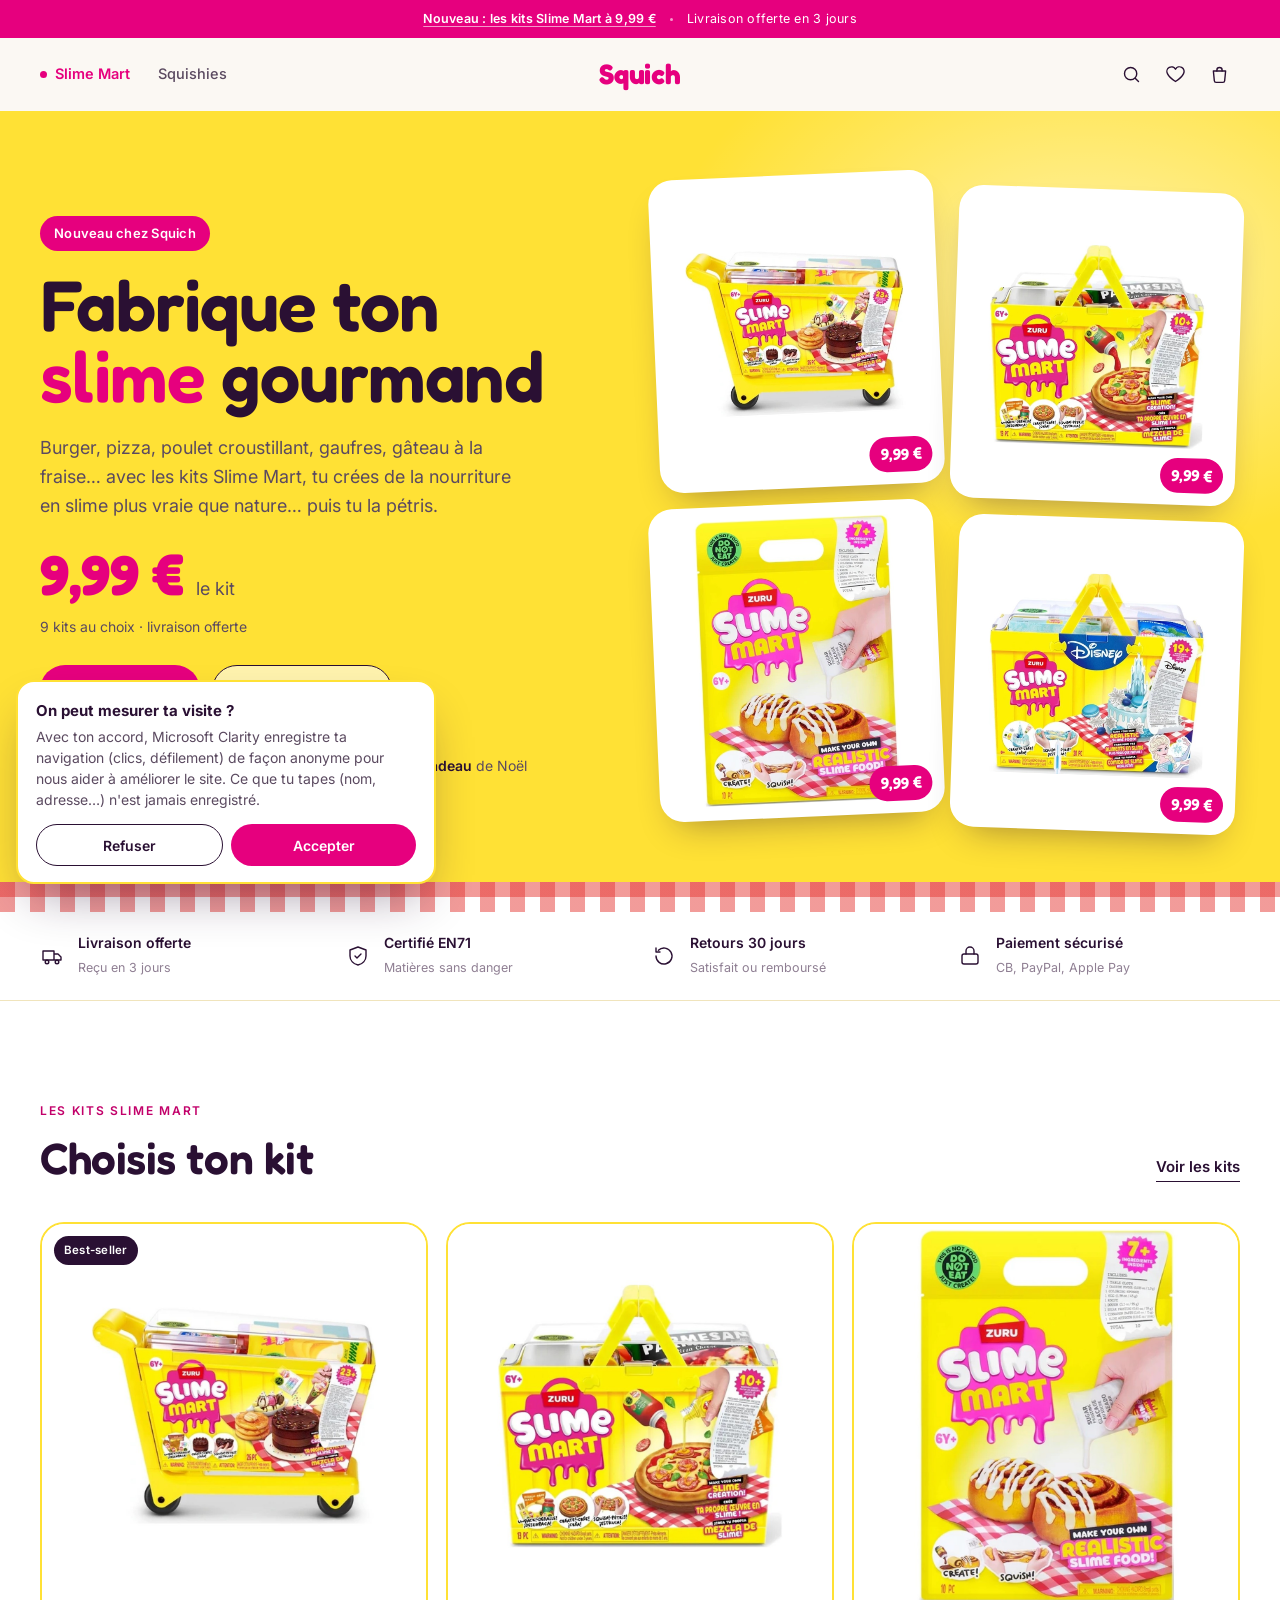
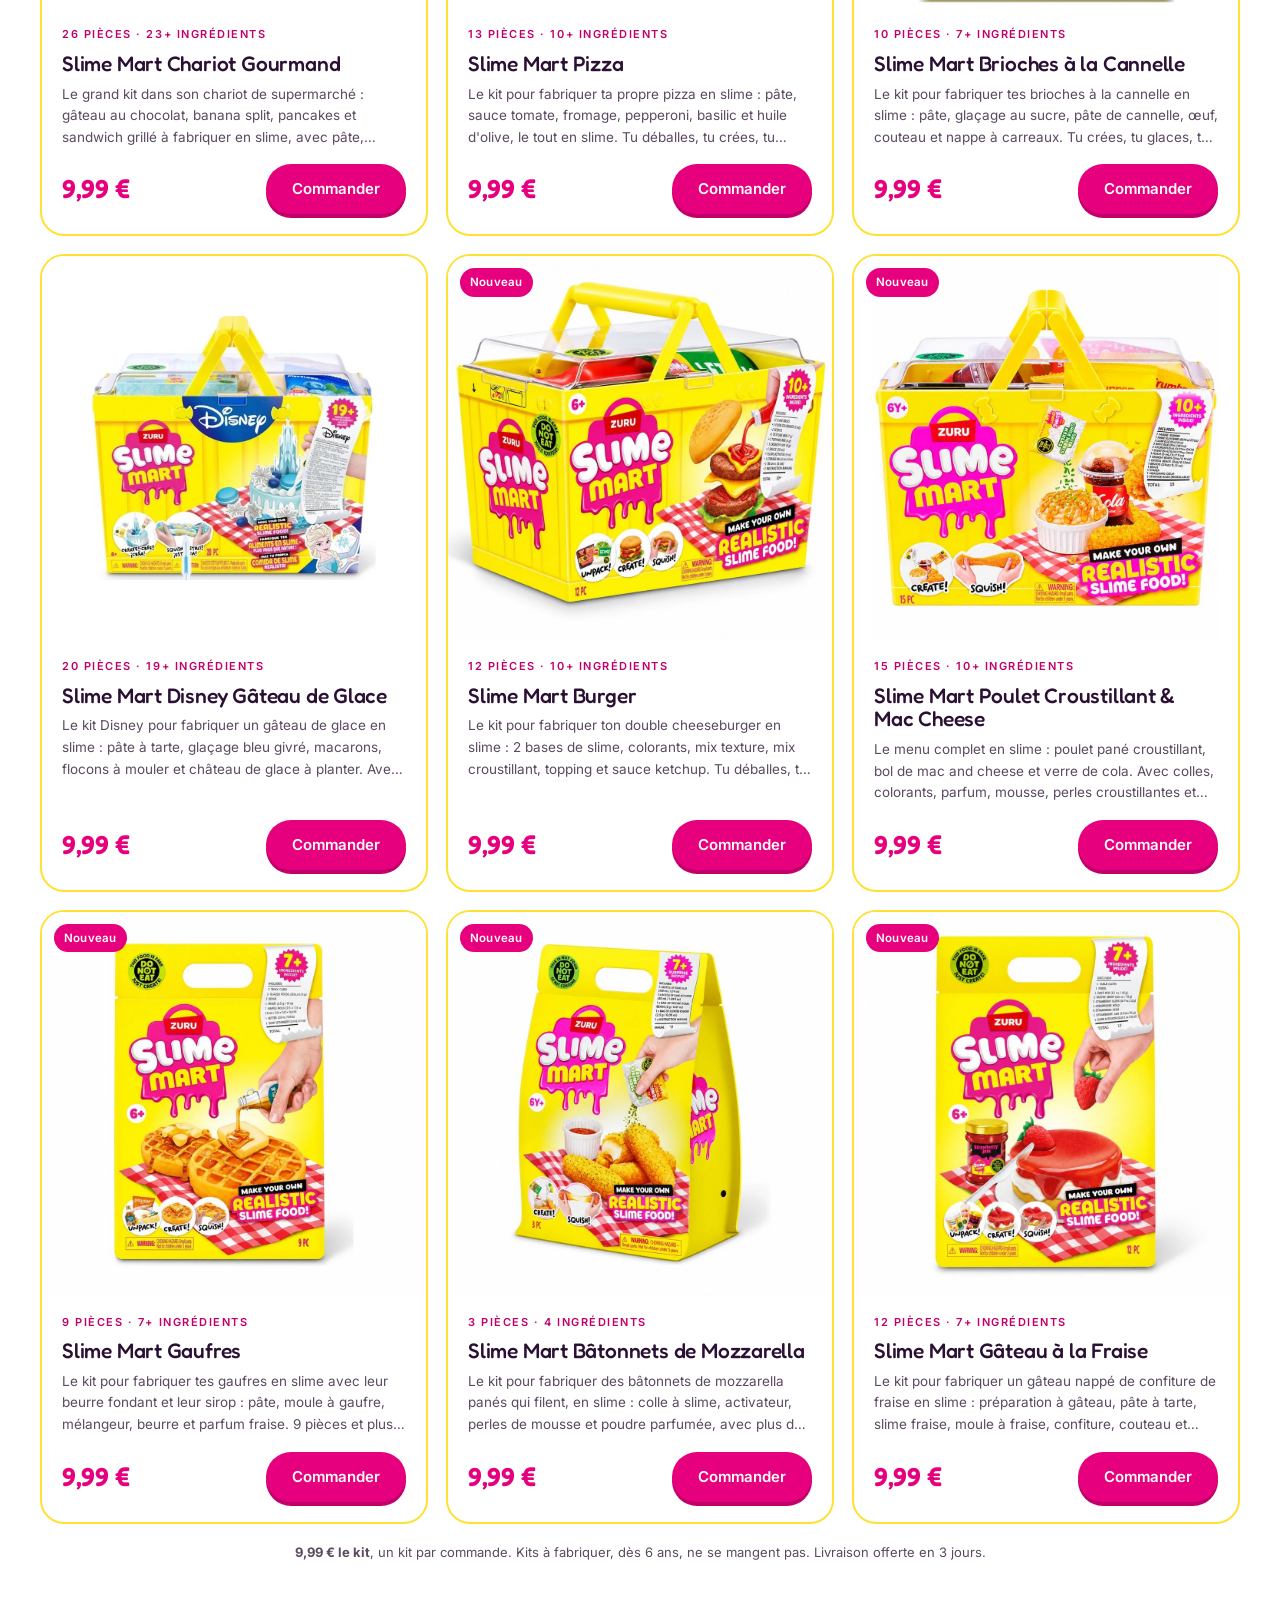
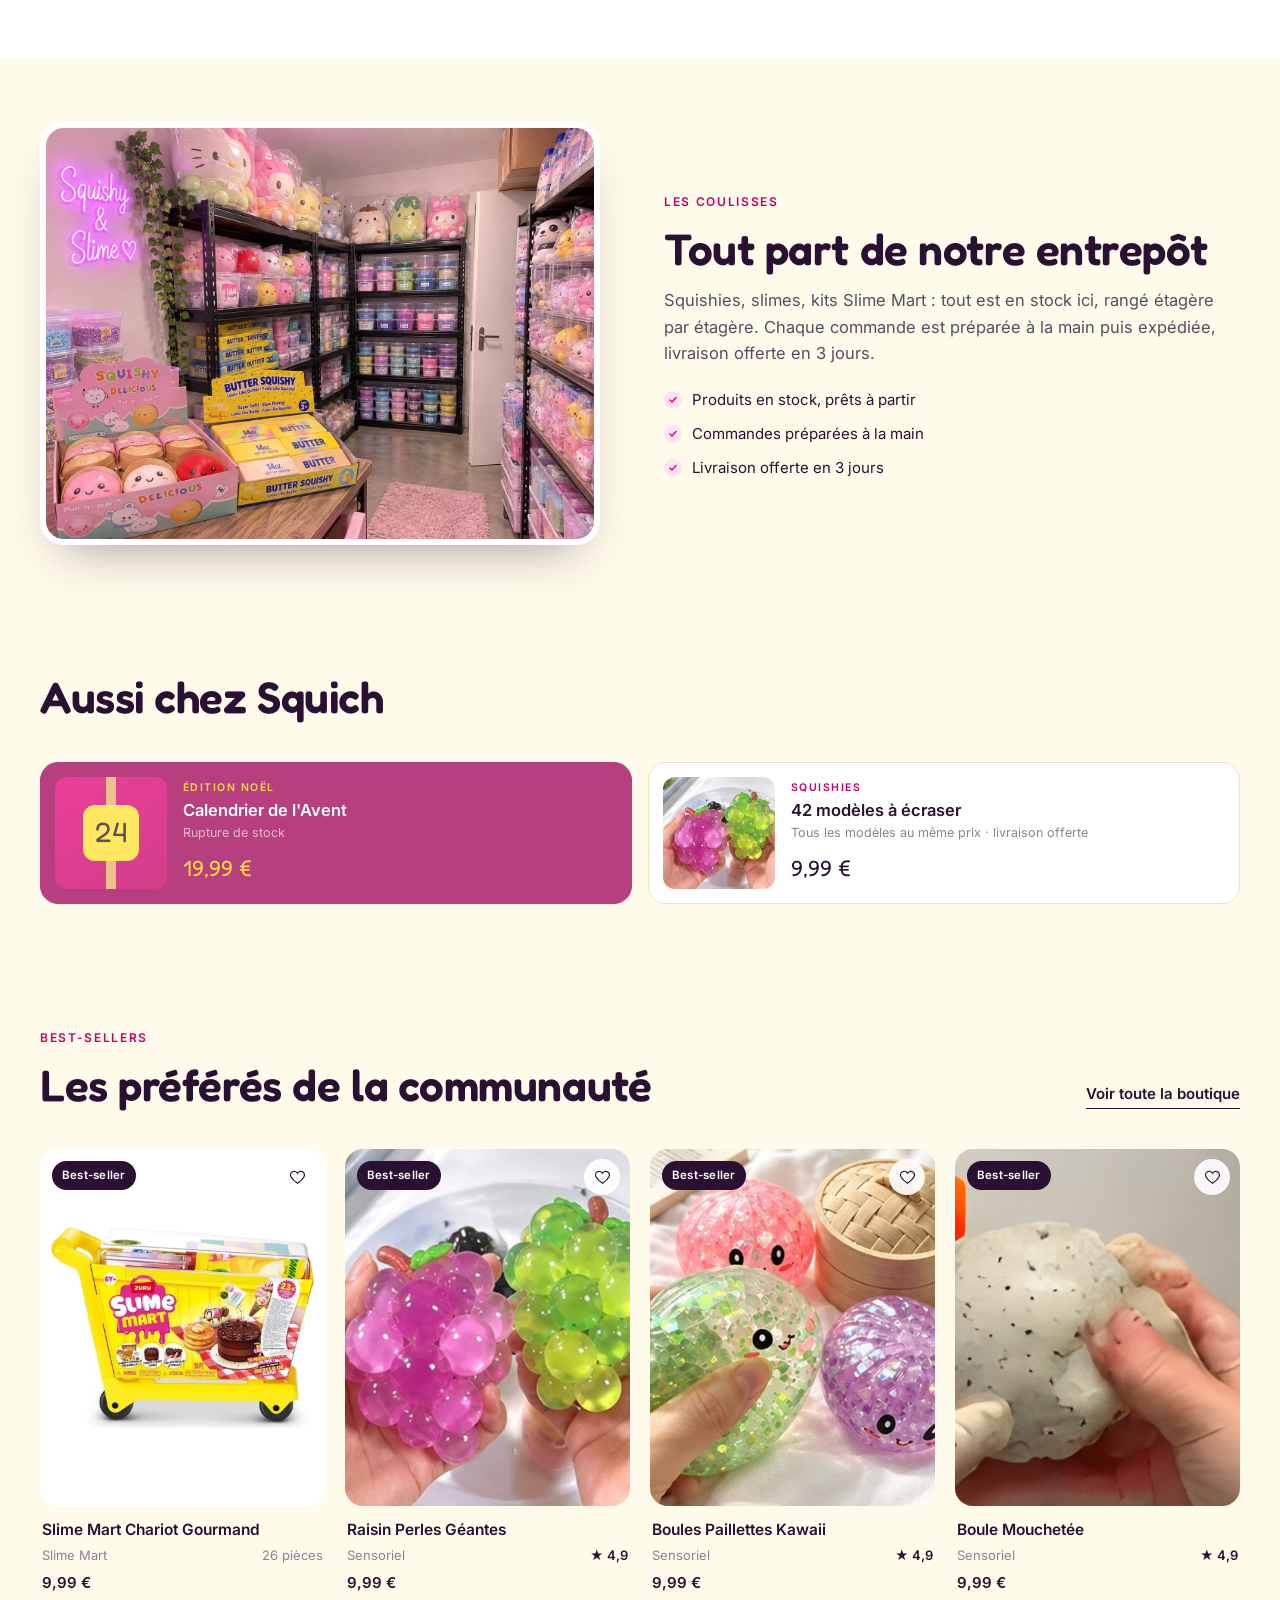
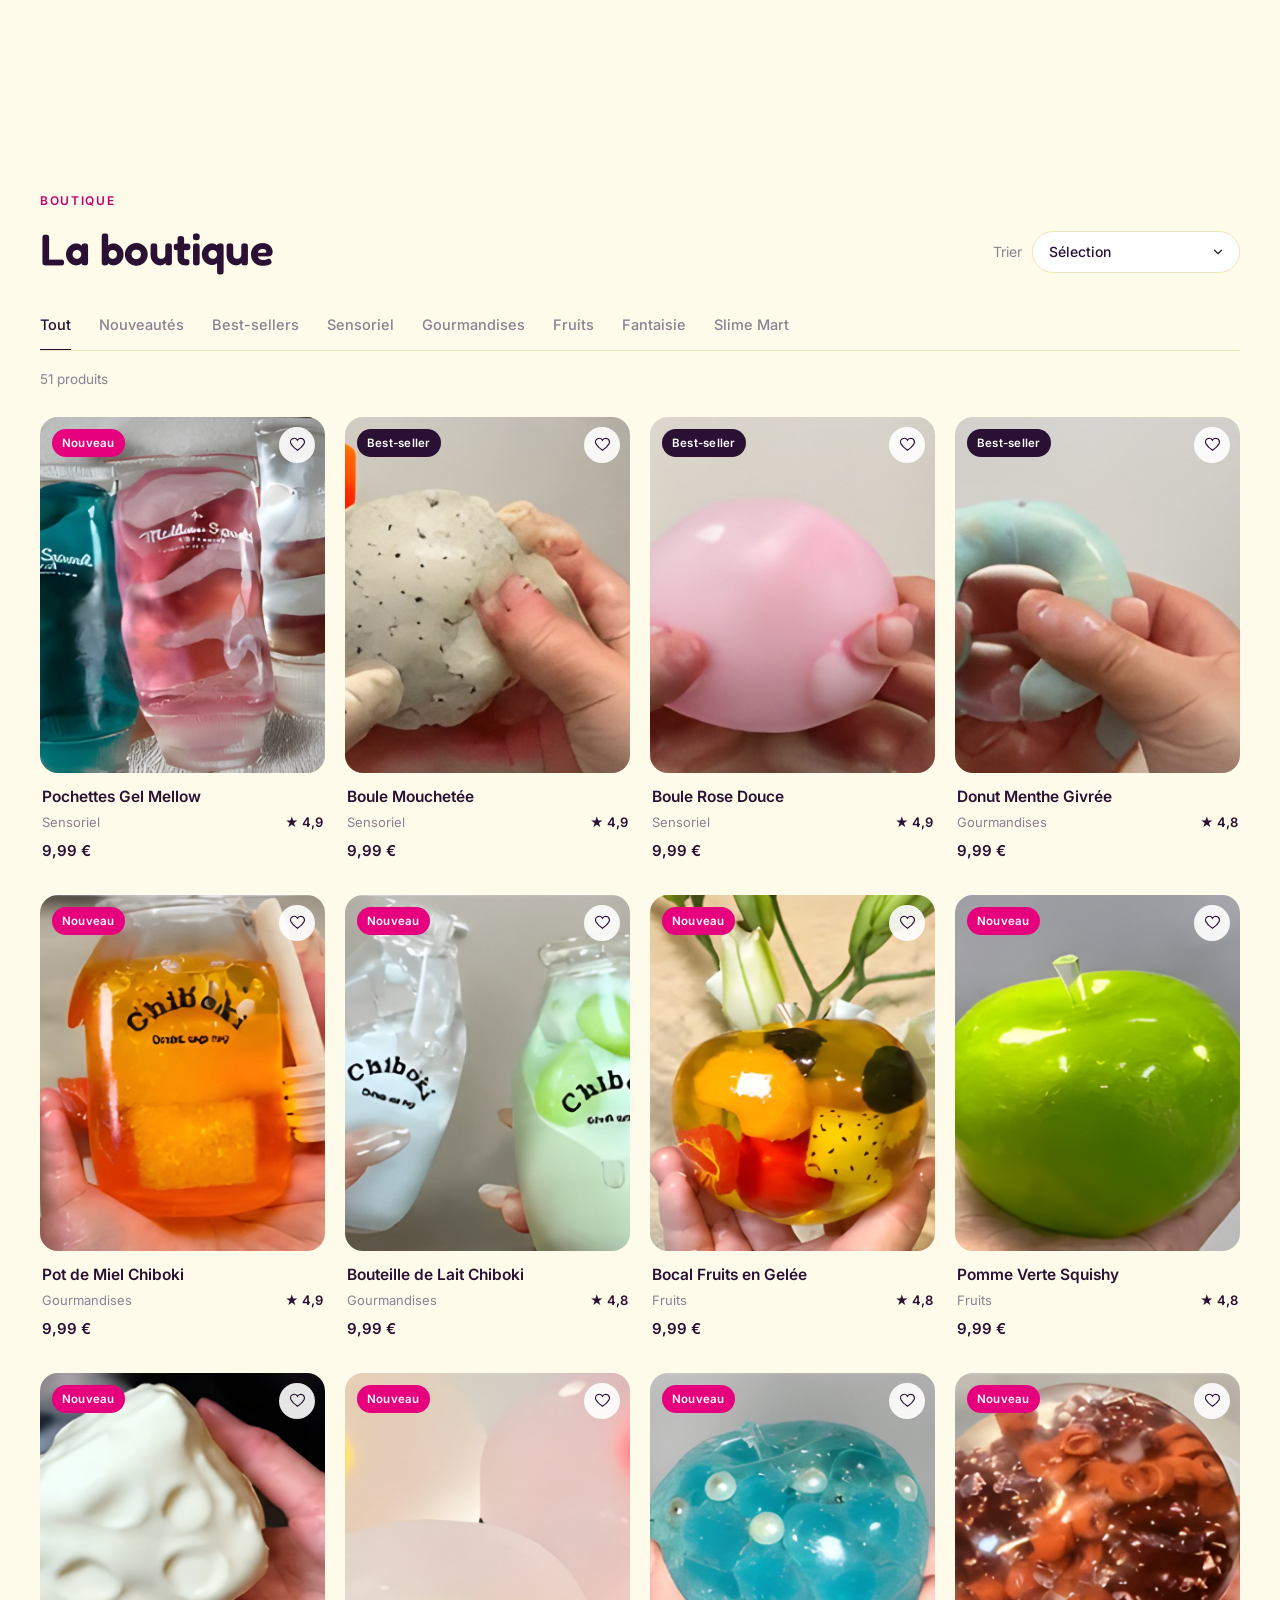
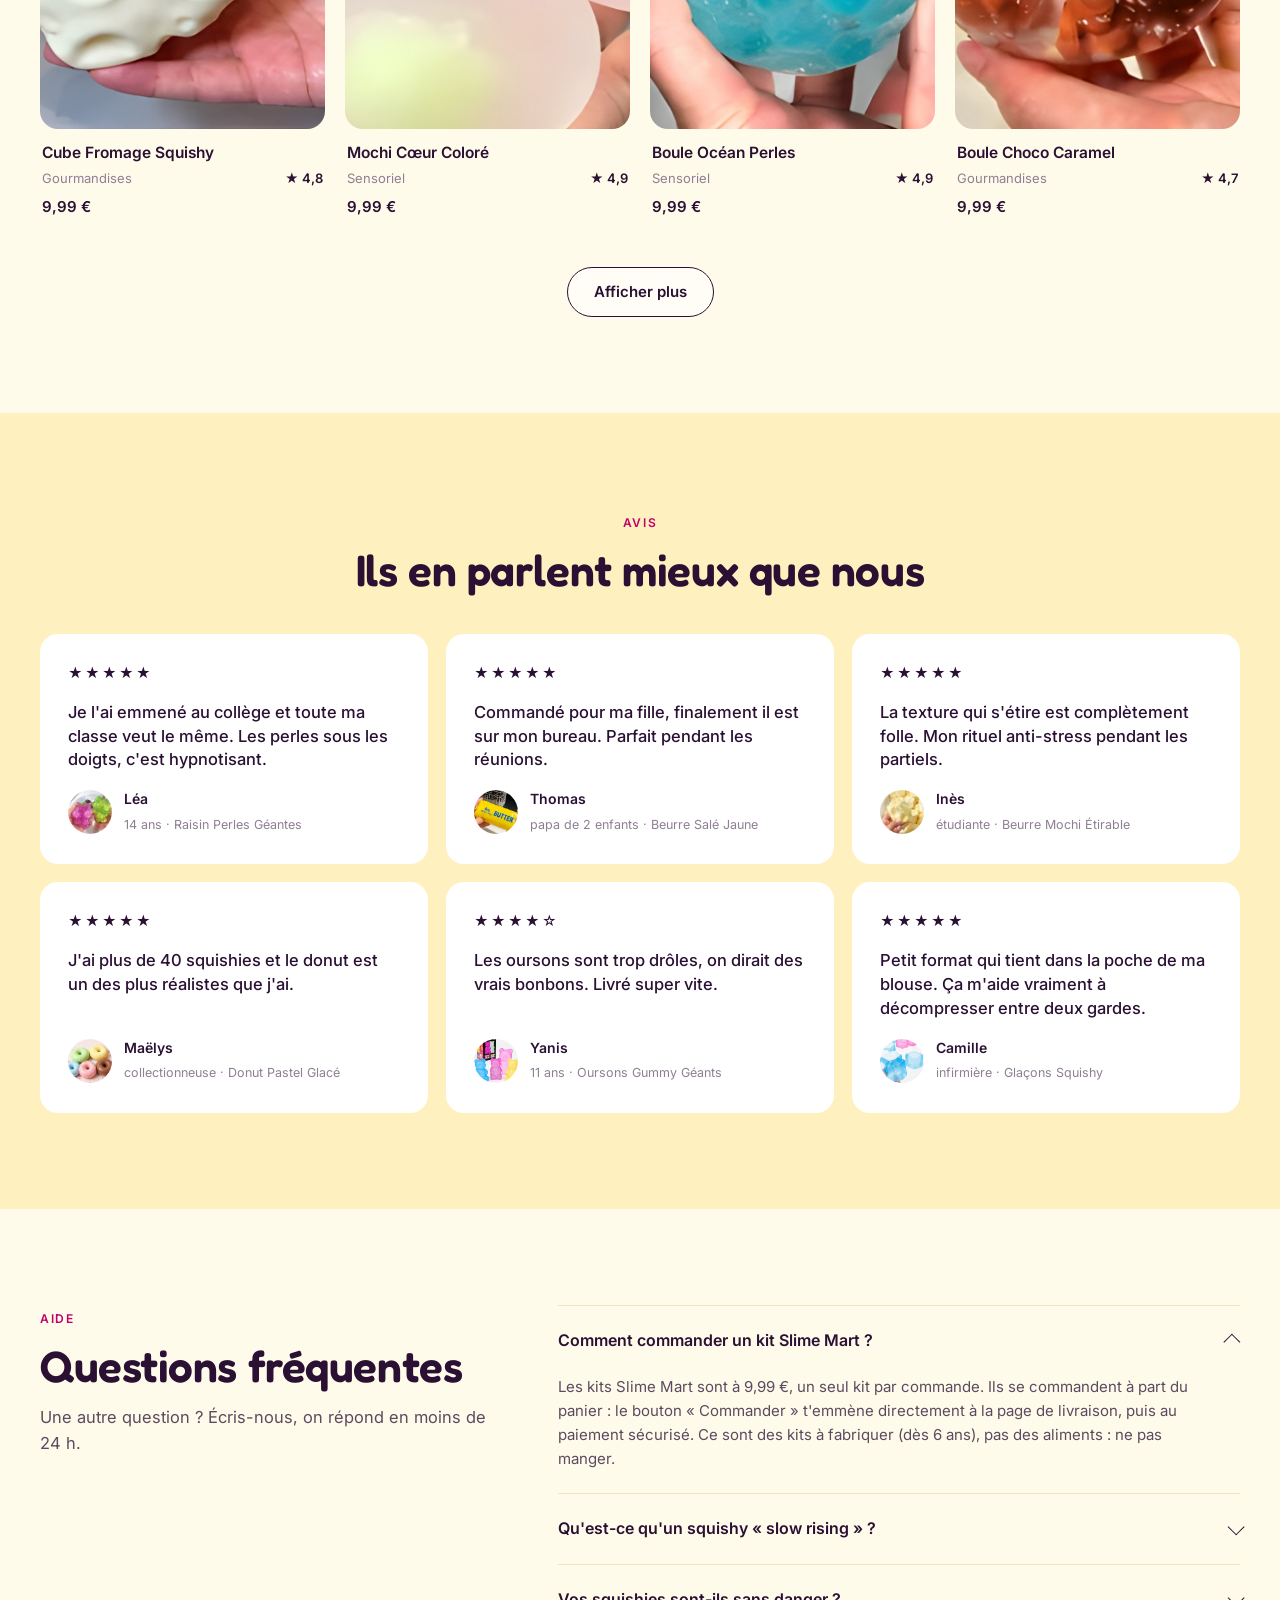
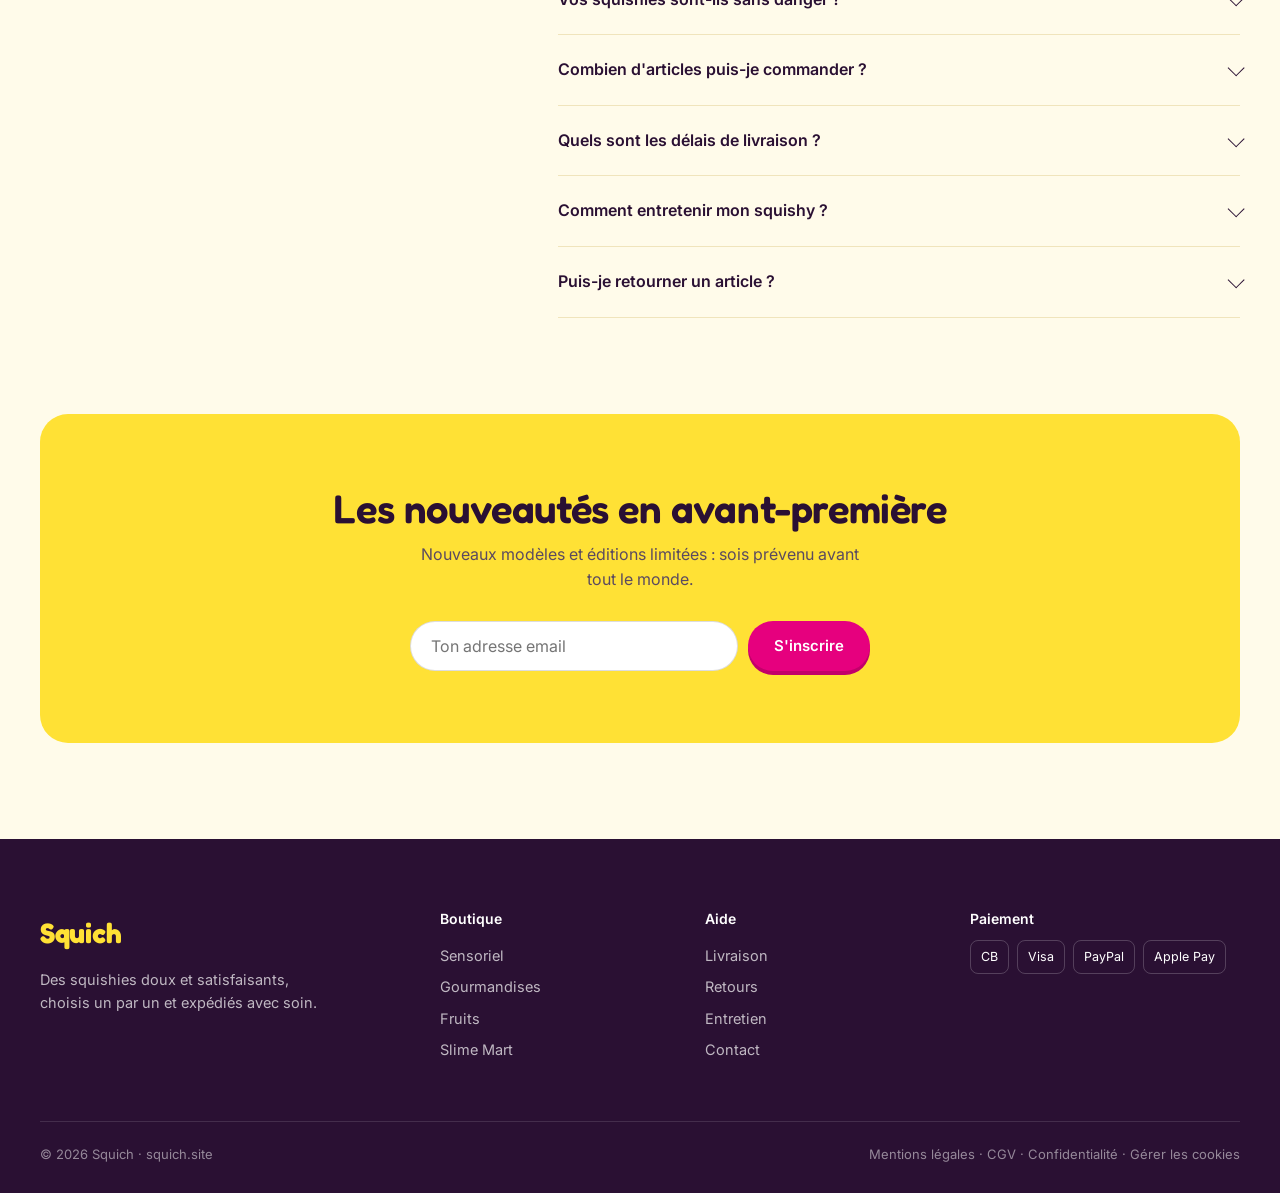
==== commit 3feed04e: "Squishies à 9,99 € ; un seul article par commande ; plus de packs ni de barre de progression Co-Auth" ====
--- a/index.html
+++ b/index.html
@@ -4,12 +4,12 @@
   <meta charset="UTF-8" />
   <meta name="viewport" content="width=device-width, initial-scale=1" />
   <title>Squich — Kits Slime Mart, squishies et calendrier de l'Avent</title>
-  <meta name="description" content="Kits Slime Mart à 9,99 € : fabrique ta pizza, tes brioches ou ton gâteau en slime. Squishies dès 2 €, calendrier de l'Avent, livraison offerte en 3 jours." />
+  <meta name="description" content="Kits Slime Mart à 9,99 € : fabrique ta pizza, tes brioches ou ton gâteau en slime. Squishies à 9,99 €, calendrier de l'Avent, livraison offerte en 3 jours." />
   <link rel="icon" href="data:image/svg+xml,<svg xmlns='http://www.w3.org/2000/svg' viewBox='0 0 100 100'><circle cx='50' cy='54' r='38' fill='%23E0457B'/><path d='M50 18c6-10 18-12 24-8-4 8-14 12-24 8z' fill='%2389B87A'/></svg>" />
   <link rel="preconnect" href="https://fonts.googleapis.com" />
   <link rel="preconnect" href="https://fonts.gstatic.com" crossorigin />
   <link href="https://fonts.googleapis.com/css2?family=Fredoka:wght@500;600;700&family=Inter:wght@400;500;600;700&display=swap" rel="stylesheet" />
-  <link rel="stylesheet" href="css/style.css?v=202611111852" />
+  <link rel="stylesheet" href="css/style.css?v=202611111913" />
 </head>
 <body>
 
@@ -152,7 +152,7 @@
           </a>
           <a href="#boutique" class="offer">
             <span class="offer-visual"><img src="images/raisin-perles.jpg" alt="Squishies" loading="lazy" /></span>
-            <span class="offer-copy"><span class="kicker">Squishies</span><b><span data-squish-count></span> modèles à écraser</b><small>Packs : 2 pour 3,95 € · 5 pour 9,99 €</small><span class="offer-price">dès 2,00 €</span></span>
+            <span class="offer-copy"><span class="kicker">Squishies</span><b><span data-squish-count></span> modèles à écraser</b><small>Tous les modèles au même prix · livraison offerte</small><span class="offer-price">9,99 €</span></span>
           </a>
         </div>
       </div>
@@ -299,7 +299,7 @@
     <section class="container" id="newsletter">
       <div class="newsletter reveal">
         <h2>Les nouveautés en avant-première</h2>
-        <p>Nouveaux modèles, éditions limitées et packs : sois prévenu avant tout le monde.</p>
+        <p>Nouveaux modèles et éditions limitées : sois prévenu avant tout le monde.</p>
         <form id="nlForm" class="nl-form" novalidate>
           <input type="email" id="nlEmail" placeholder="Ton adresse email" aria-label="Adresse email" required />
           <button class="btn btn-dark" type="submit">S'inscrire</button>
@@ -390,8 +390,8 @@
 
   <div class="toasts" id="toasts"></div>
 
-  <script src="js/consent.js?v=202611111852"></script>
-  <script src="js/data.js?v=202611111852"></script>
-  <script src="js/app.js?v=202611111852"></script>
+  <script src="js/consent.js?v=202611111913"></script>
+  <script src="js/data.js?v=202611111913"></script>
+  <script src="js/app.js?v=202611111913"></script>
 </body>
 </html>
--- a/css/style.css
+++ b/css/style.css
@@ -998,3 +998,7 @@
 .offer.is-off { opacity: .75; cursor: default; }
 [hidden] { display: none !important; }
 @media (max-width: 640px) { .slime-media .badge { top: 8px; left: 8px; padding: 3px 8px; font-size: 10px; } }
+
+/* Un seul article par commande : pas de quantité, pas de barre de progression */
+.single-item .qty { display: none; }
+.single-item #pbHint { display: none; }
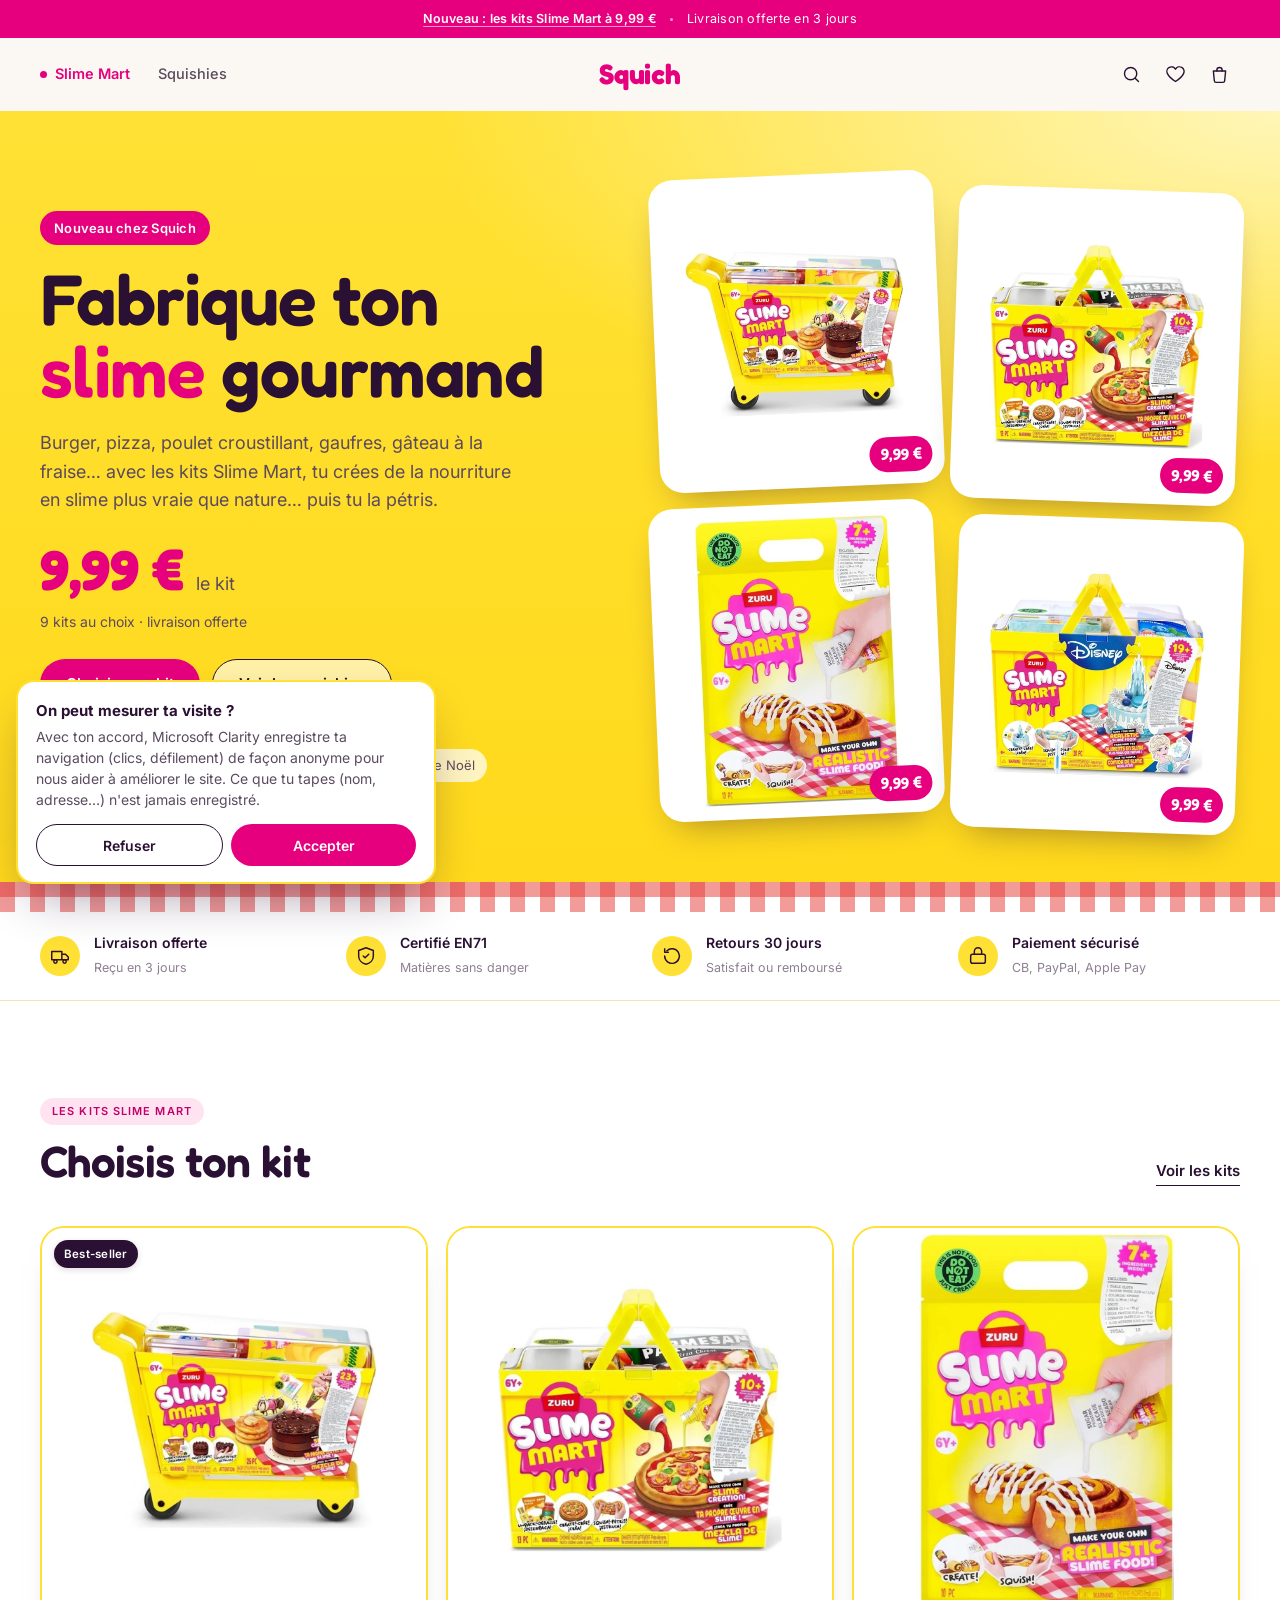
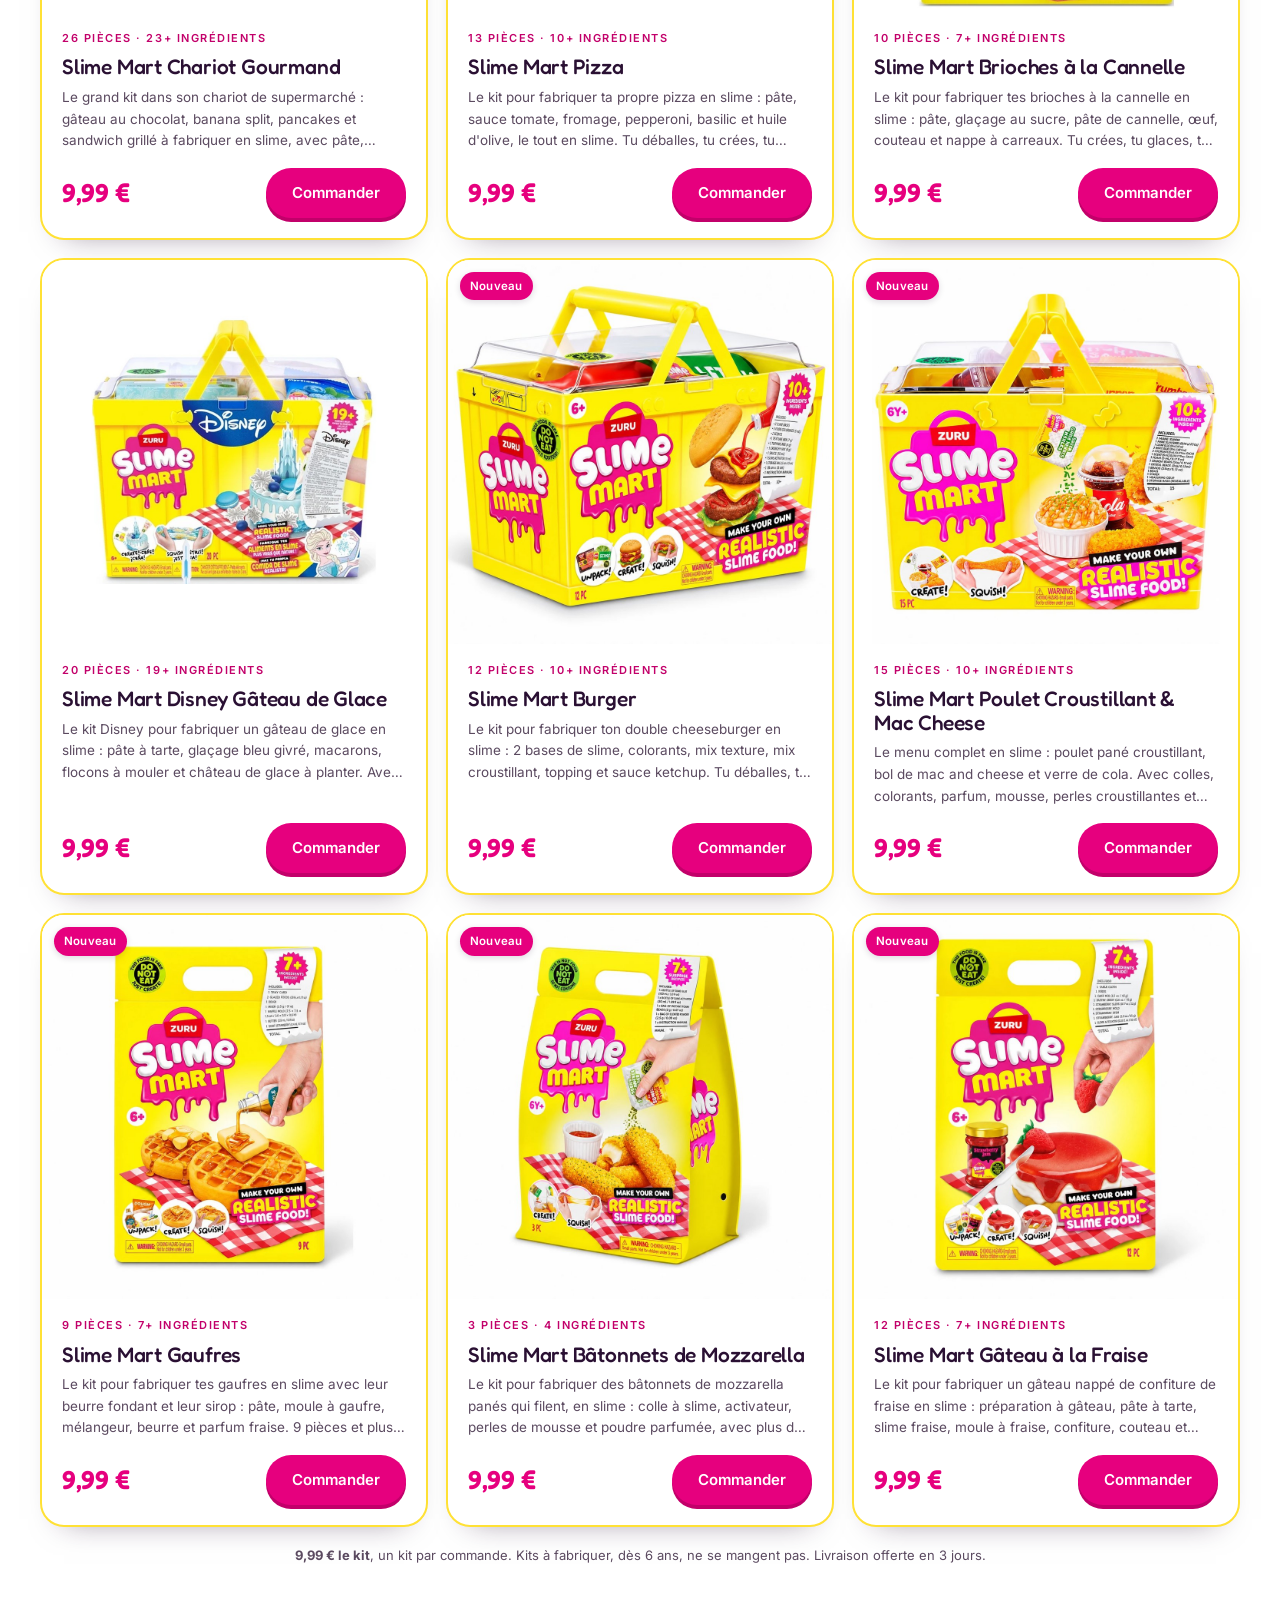
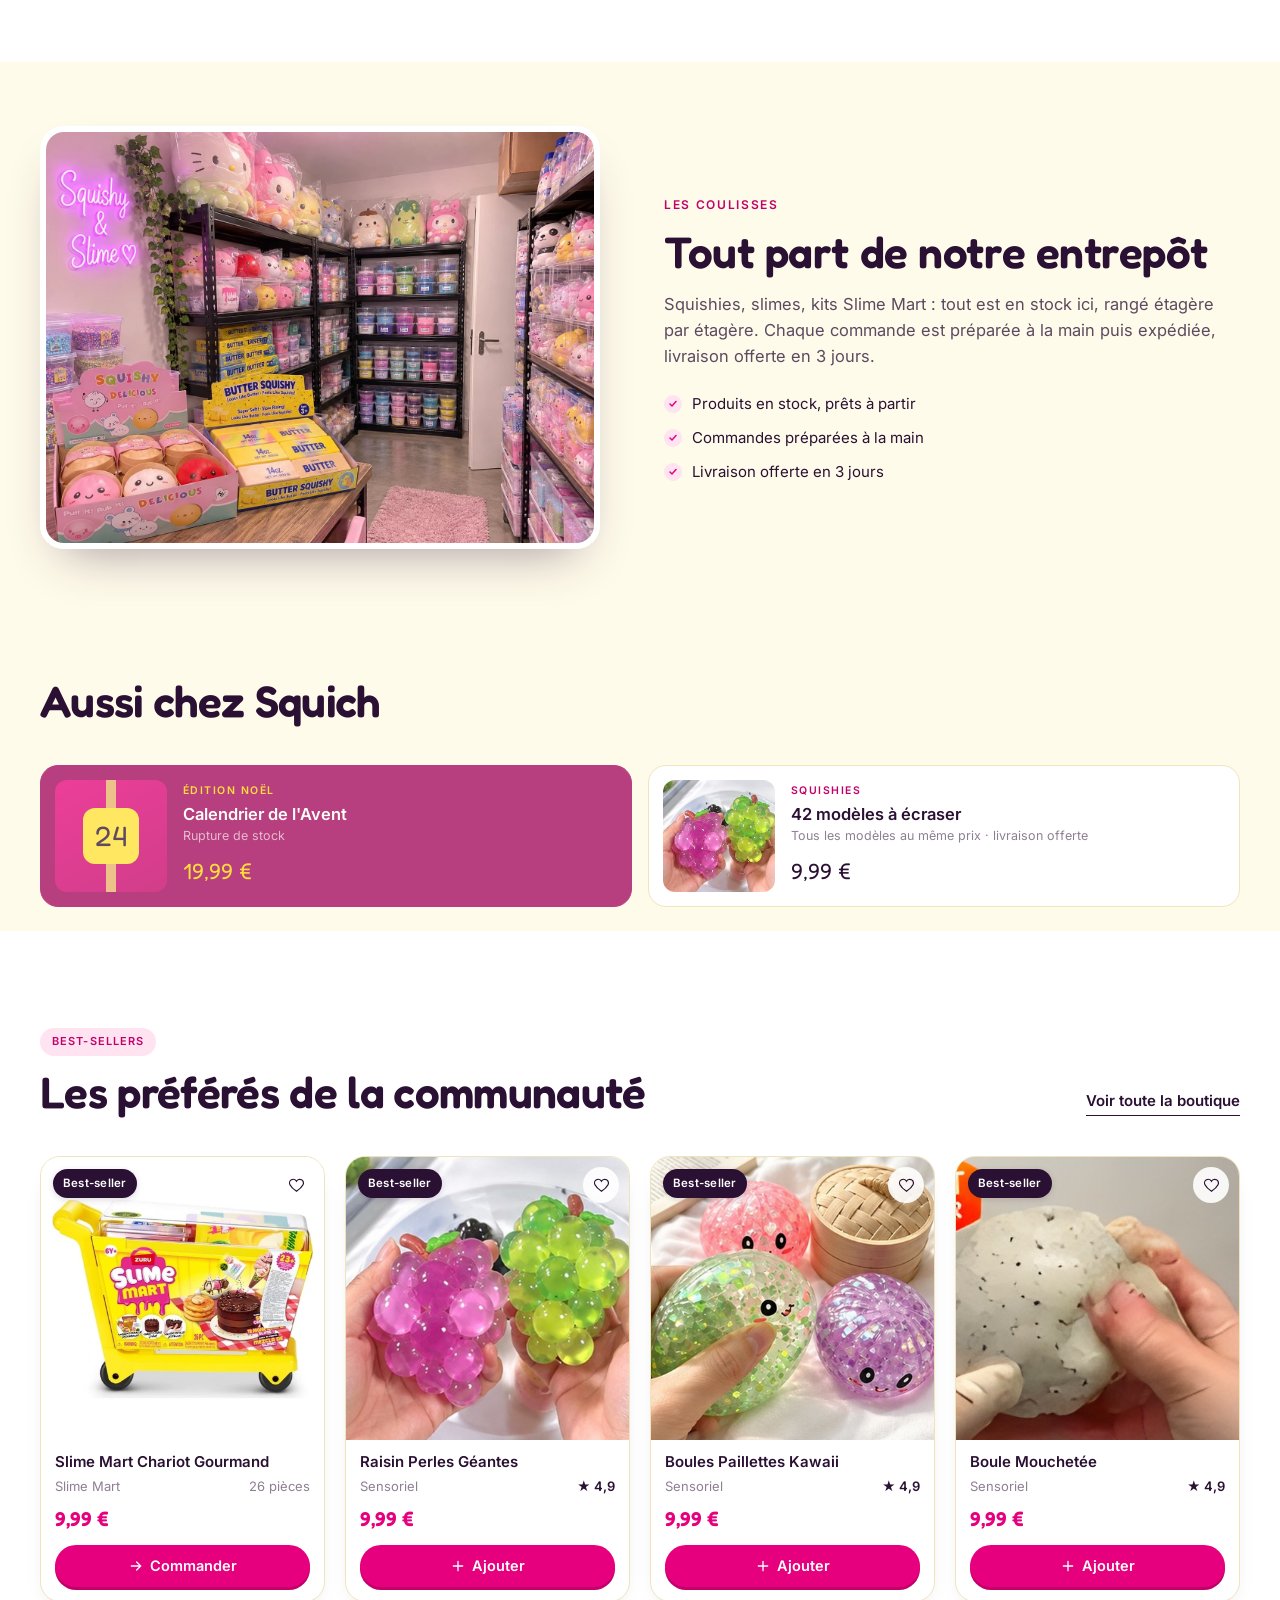
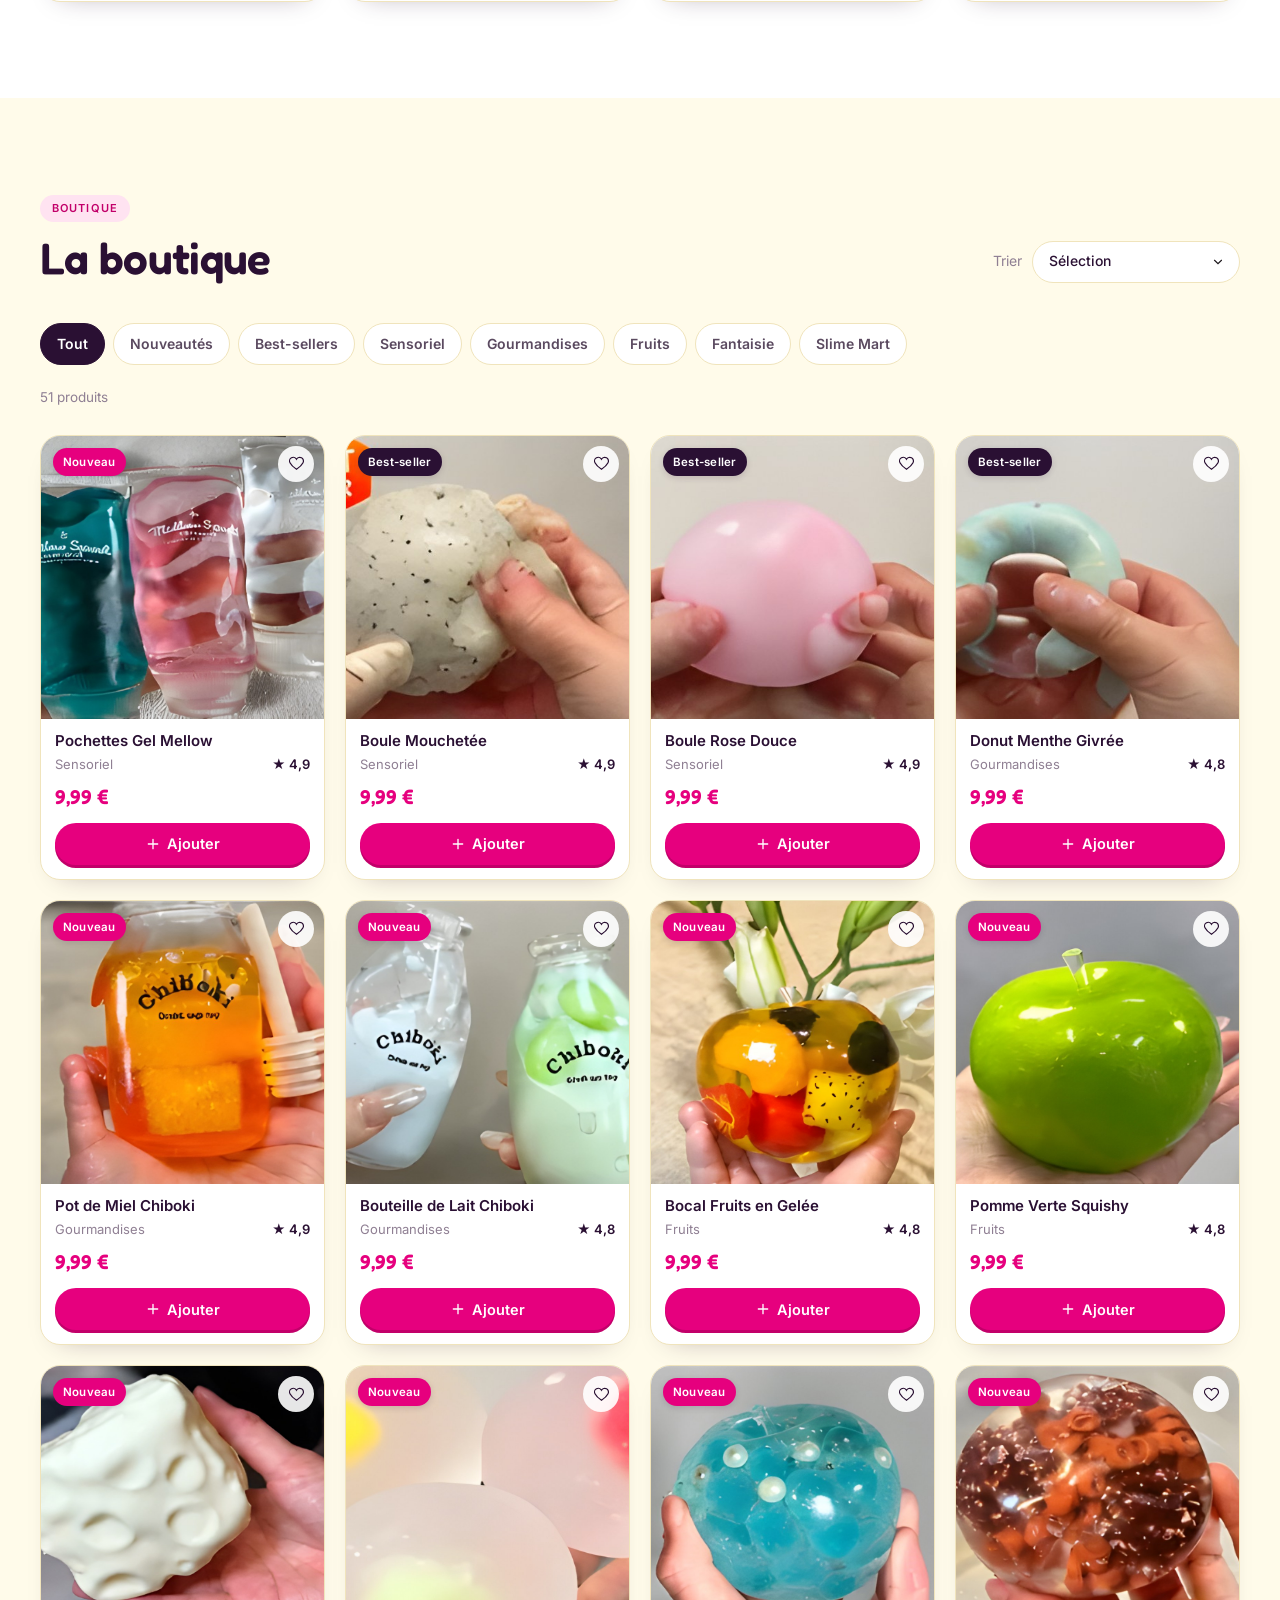
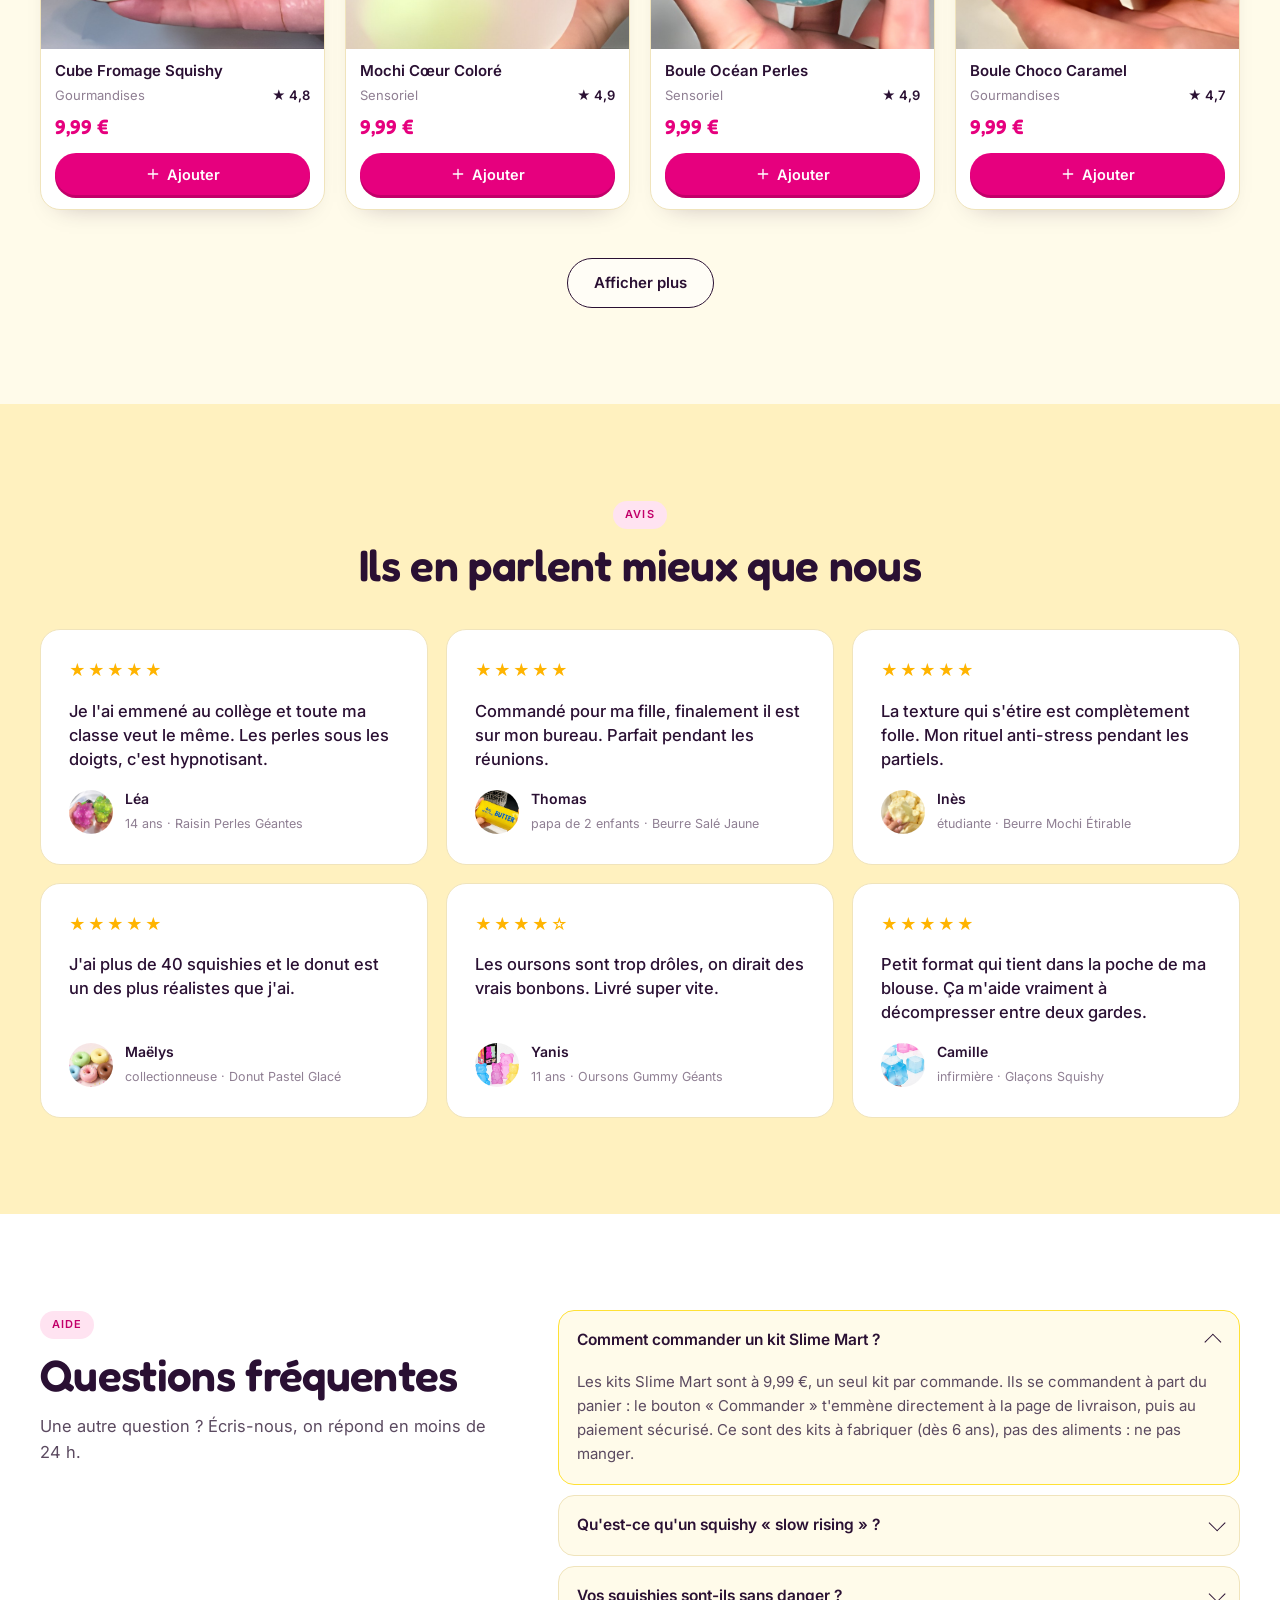
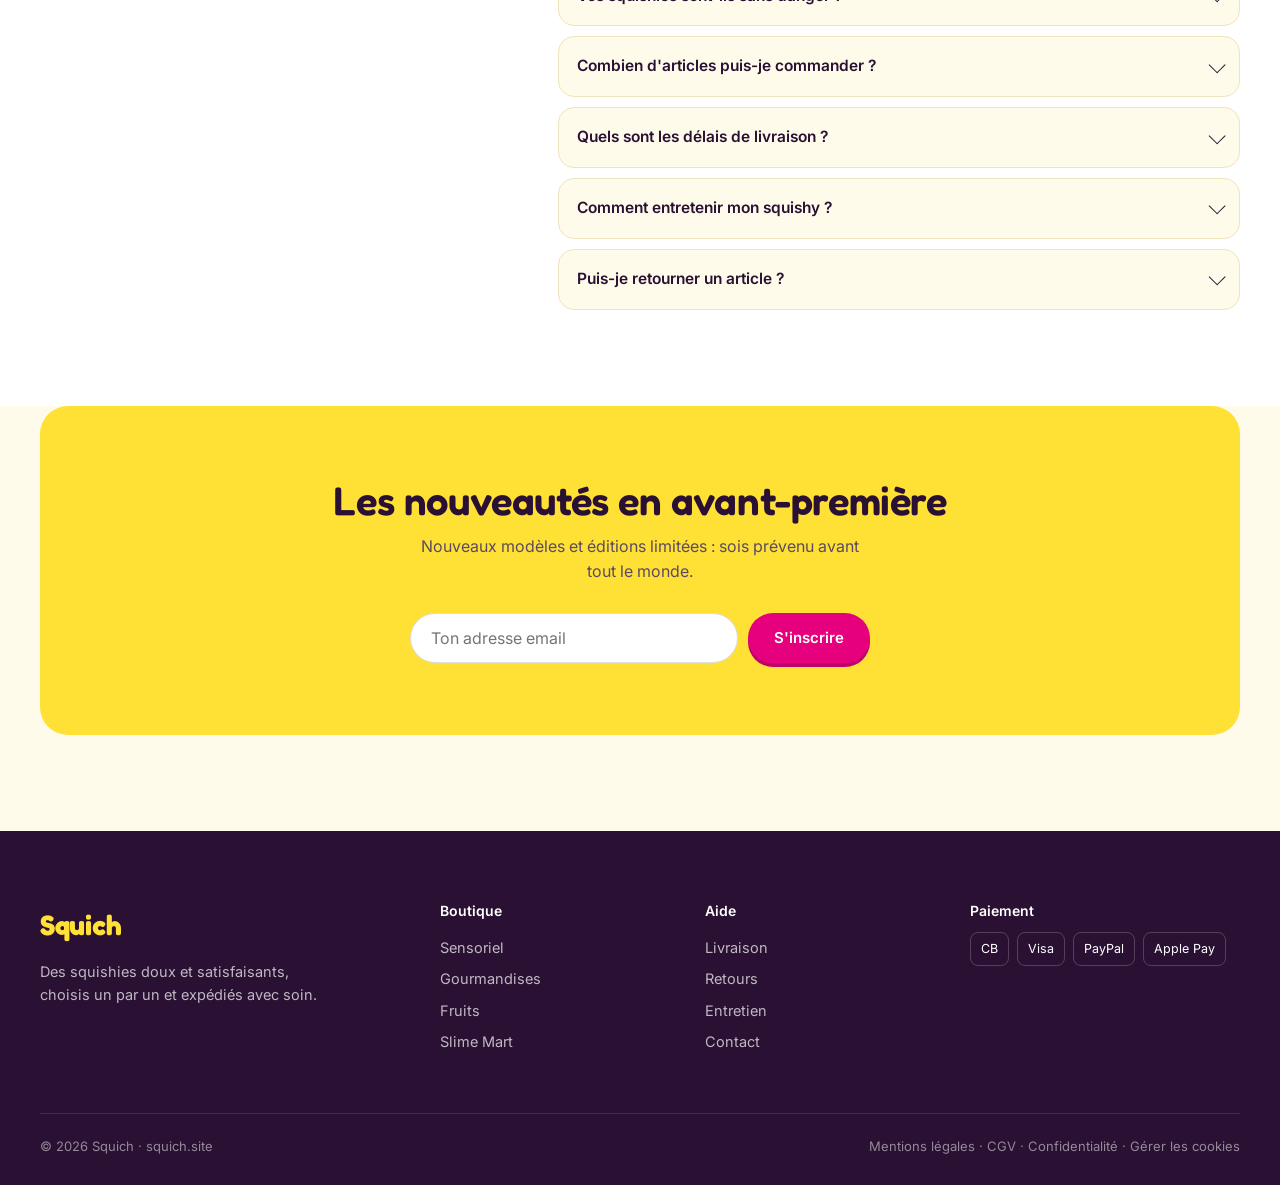
==== commit 0ea2b880: "Nouveau design : cartes produit pleines avec bouton visible, carrousel des kits et des avis, onglets" ====
--- a/index.html
+++ b/index.html
@@ -9,7 +9,7 @@
   <link rel="preconnect" href="https://fonts.googleapis.com" />
   <link rel="preconnect" href="https://fonts.gstatic.com" crossorigin />
   <link href="https://fonts.googleapis.com/css2?family=Fredoka:wght@500;600;700&family=Inter:wght@400;500;600;700&display=swap" rel="stylesheet" />
-  <link rel="stylesheet" href="css/style.css?v=202611111913" />
+  <link rel="stylesheet" href="css/style.css?v=202611111916" />
 </head>
 <body>
 
@@ -390,8 +390,8 @@
 
   <div class="toasts" id="toasts"></div>
 
-  <script src="js/consent.js?v=202611111913"></script>
-  <script src="js/data.js?v=202611111913"></script>
-  <script src="js/app.js?v=202611111913"></script>
+  <script src="js/consent.js?v=202611111916"></script>
+  <script src="js/data.js?v=202611111916"></script>
+  <script src="js/app.js?v=202611111916"></script>
 </body>
 </html>
--- a/css/style.css
+++ b/css/style.css
@@ -1002,3 +1002,104 @@
 /* Un seul article par commande : pas de quantité, pas de barre de progression */
 .single-item .qty { display: none; }
 .single-item #pbHint { display: none; }
+
+/* ==========================================================
+   DESIGN v5 : cartes pleines, carrousels, sections alternées
+   ========================================================== */
+
+/* --- Sections --- */
+#best-sellers, #faq { background: #fff; }
+.section-head .kicker { padding: 5px 12px; border-radius: 999px; background: var(--blush); color: var(--accent-ink); font-size: 11px; letter-spacing: .1em; margin-bottom: 12px; }
+.section-head h2 { letter-spacing: -.015em; }
+
+/* --- Hero --- */
+.sm-hero { background: radial-gradient(120% 80% at 100% 0%, #FFF6B8 0%, rgba(255,246,184,0) 55%), linear-gradient(180deg, #FFE135 0%, #FFD91A 100%); }
+.sm-hero .hero-proof { gap: 8px; }
+.sm-hero .hero-proof li { padding: 6px 12px; border-radius: 999px; background: rgba(255,255,255,.72); font-size: 13px; }
+.sm-hero .hero-proof li::before { display: none; }
+.sm-name { display: none; }
+.sm-tile:nth-child(n+5) { display: none; }
+
+/* --- Barre de réassurance --- */
+.trustbar .perk svg { width: 40px; height: 40px; padding: 9px; border-radius: 50%; background: var(--sm-yellow); stroke-width: 1.6; }
+
+/* --- Cartes produit --- */
+.grid { gap: 20px; }
+.card { display: flex; flex-direction: column; overflow: hidden; border-radius: 20px; background: #fff; border: 1.5px solid var(--line); box-shadow: 0 12px 26px -20px rgba(42,16,51,.4); transition: transform .3s var(--ease), box-shadow .3s; }
+.card:hover { transform: translateY(-3px); box-shadow: 0 18px 32px -20px rgba(42,16,51,.5); }
+.card-media { aspect-ratio: 1 / 1; border-radius: 0; }
+.card-body { padding: 12px 14px 14px; }
+.card h3 { font-size: 15px; line-height: 1.3; }
+.card-price { font-family: var(--serif); font-weight: 600; font-size: 20px; color: var(--accent); }
+.quick-add { position: static; opacity: 1; transform: none; width: 100%; height: 42px; margin-top: 10px; background: var(--accent); color: #fff; box-shadow: 0 3px 0 var(--accent-ink); font-size: 14.5px; }
+.quick-add:hover { background: var(--accent-ink); color: #fff; }
+.quick-add:active { transform: translateY(2px); box-shadow: 0 1px 0 var(--accent-ink); }
+.quick-add.done { background: var(--ink); box-shadow: 0 3px 0 #000; }
+.badge { box-shadow: 0 2px 6px rgba(42,16,51,.15); }
+
+/* --- Kits --- */
+.slime-card { box-shadow: 0 16px 30px -24px rgba(42,16,51,.55); transition: transform .3s var(--ease); }
+.slime-card:hover { transform: translateY(-3px); }
+
+/* --- Onglets boutique : pastilles --- */
+.tabs { gap: 8px; border-bottom: 0; padding-bottom: 4px; }
+.tab { padding: 9px 16px; border-radius: 999px; background: #fff; border: 1.5px solid var(--line); color: var(--ink-2); font-weight: 600; font-size: 14px; }
+.tab.active { background: var(--ink); border-color: var(--ink); color: #fff; }
+.tab.active::after { display: none; }
+
+/* --- Avis --- */
+.review { border: 1.5px solid var(--line); border-radius: 20px; }
+.review-stars { color: #FFB400; font-size: 16px; }
+
+/* --- FAQ : cartes --- */
+.faq { border-top: 0; display: grid; gap: 10px; }
+.faq-item { border: 1.5px solid var(--line); border-radius: 16px; background: #fff; padding: 0 18px; transition: border-color .2s; }
+#faq .faq-item { background: var(--bg); }
+.faq-item[open] { border-color: var(--sm-yellow); }
+.faq-item summary { padding: 17px 0; font-size: 15.5px; }
+.faq-item p { padding: 0 8px 18px 0; }
+
+/* --- Newsletter --- */
+.nl-form input { min-height: 50px; }
+
+@media (max-width: 900px) {
+  /* Avis en carrousel */
+  .reviews { display: flex; overflow-x: auto; scroll-snap-type: x mandatory; gap: 12px; margin: 0 -16px; padding: 0 16px 10px; scrollbar-width: none; }
+  .reviews::-webkit-scrollbar { display: none; }
+  .review { flex: 0 0 82%; scroll-snap-align: center; padding: 22px; }
+  .review.reveal { opacity: 1; transform: none; }
+}
+
+@media (max-width: 640px) {
+  .section { padding: 52px 0; }
+  .section-tight { padding: 36px 0; }
+  .section-head { margin-bottom: 22px; }
+  .section-head h2 { font-size: 28px; }
+
+  /* Hero : tous les kits dans un carrousel */
+  .sm-hero .hero-proof { margin-top: 18px; }
+  .sm-visual { display: flex; grid-template-columns: none; gap: 10px; overflow-x: auto; scroll-snap-type: x mandatory; max-width: none; width: auto; margin: 0 -16px; padding: 4px 16px 14px; scrollbar-width: none; }
+  .sm-visual::-webkit-scrollbar { display: none; }
+  .sm-tile, .sm-tile:nth-child(n+5) { display: flex; flex-direction: column; flex: 0 0 138px; aspect-ratio: auto; padding: 8px 8px 10px; border-radius: 18px; scroll-snap-align: start; text-align: left; transform: none !important; box-shadow: 0 12px 22px -16px rgba(42,16,51,.5); }
+  .sm-tile img { height: auto; aspect-ratio: 1 / 1; }
+  .sm-name { display: block; margin-top: 6px; min-height: 2.4em; font-weight: 600; font-size: 13px; line-height: 1.2; color: var(--ink); }
+  .sm-tag { display: inline-block; position: static; align-self: flex-start; margin-top: 5px; padding: 2px 9px; font-size: 14px; }
+
+  .grid { gap: 12px; }
+  .card { border-radius: 16px; }
+  .card-body { padding: 10px 10px 12px; }
+  .card h3 { font-size: 14px; }
+  .card-meta { font-size: 12px; }
+  .card-price { font-size: 18px; }
+  .quick-add { height: 38px; margin-top: 8px; font-size: 14px; }
+  .trustbar .perk svg { width: 36px; height: 36px; padding: 8px; }
+}
+.quick-add { border-radius: 999px; flex-shrink: 0; }
+.quick-add span { display: inline; }
+@media (max-width: 640px) {
+  .sm-visual { scroll-padding-left: 16px; }
+  .trustbar .perks { gap: 14px 10px; }
+  .trustbar .perk { gap: 10px; }
+  .trustbar .perk svg { width: 32px; height: 32px; padding: 7px; }
+  .trustbar .perk span { font-size: 12px; }
+}
